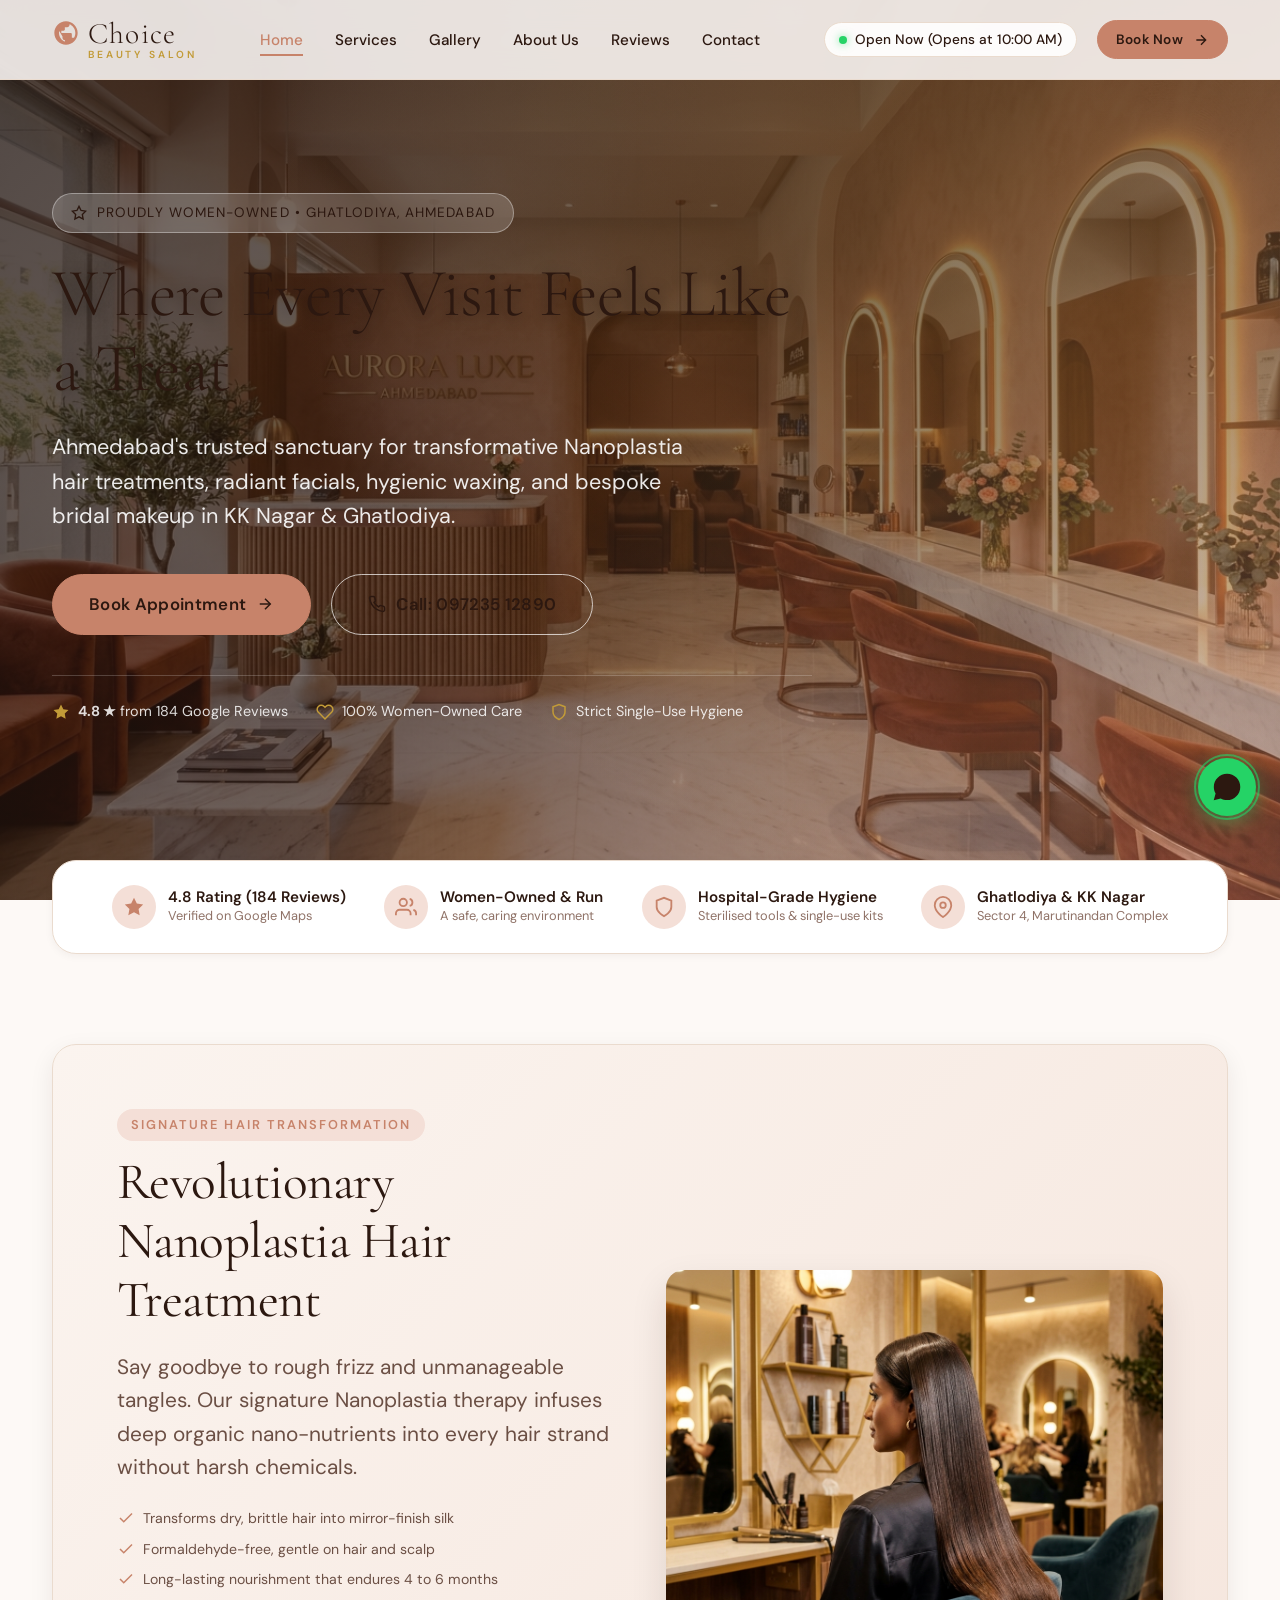
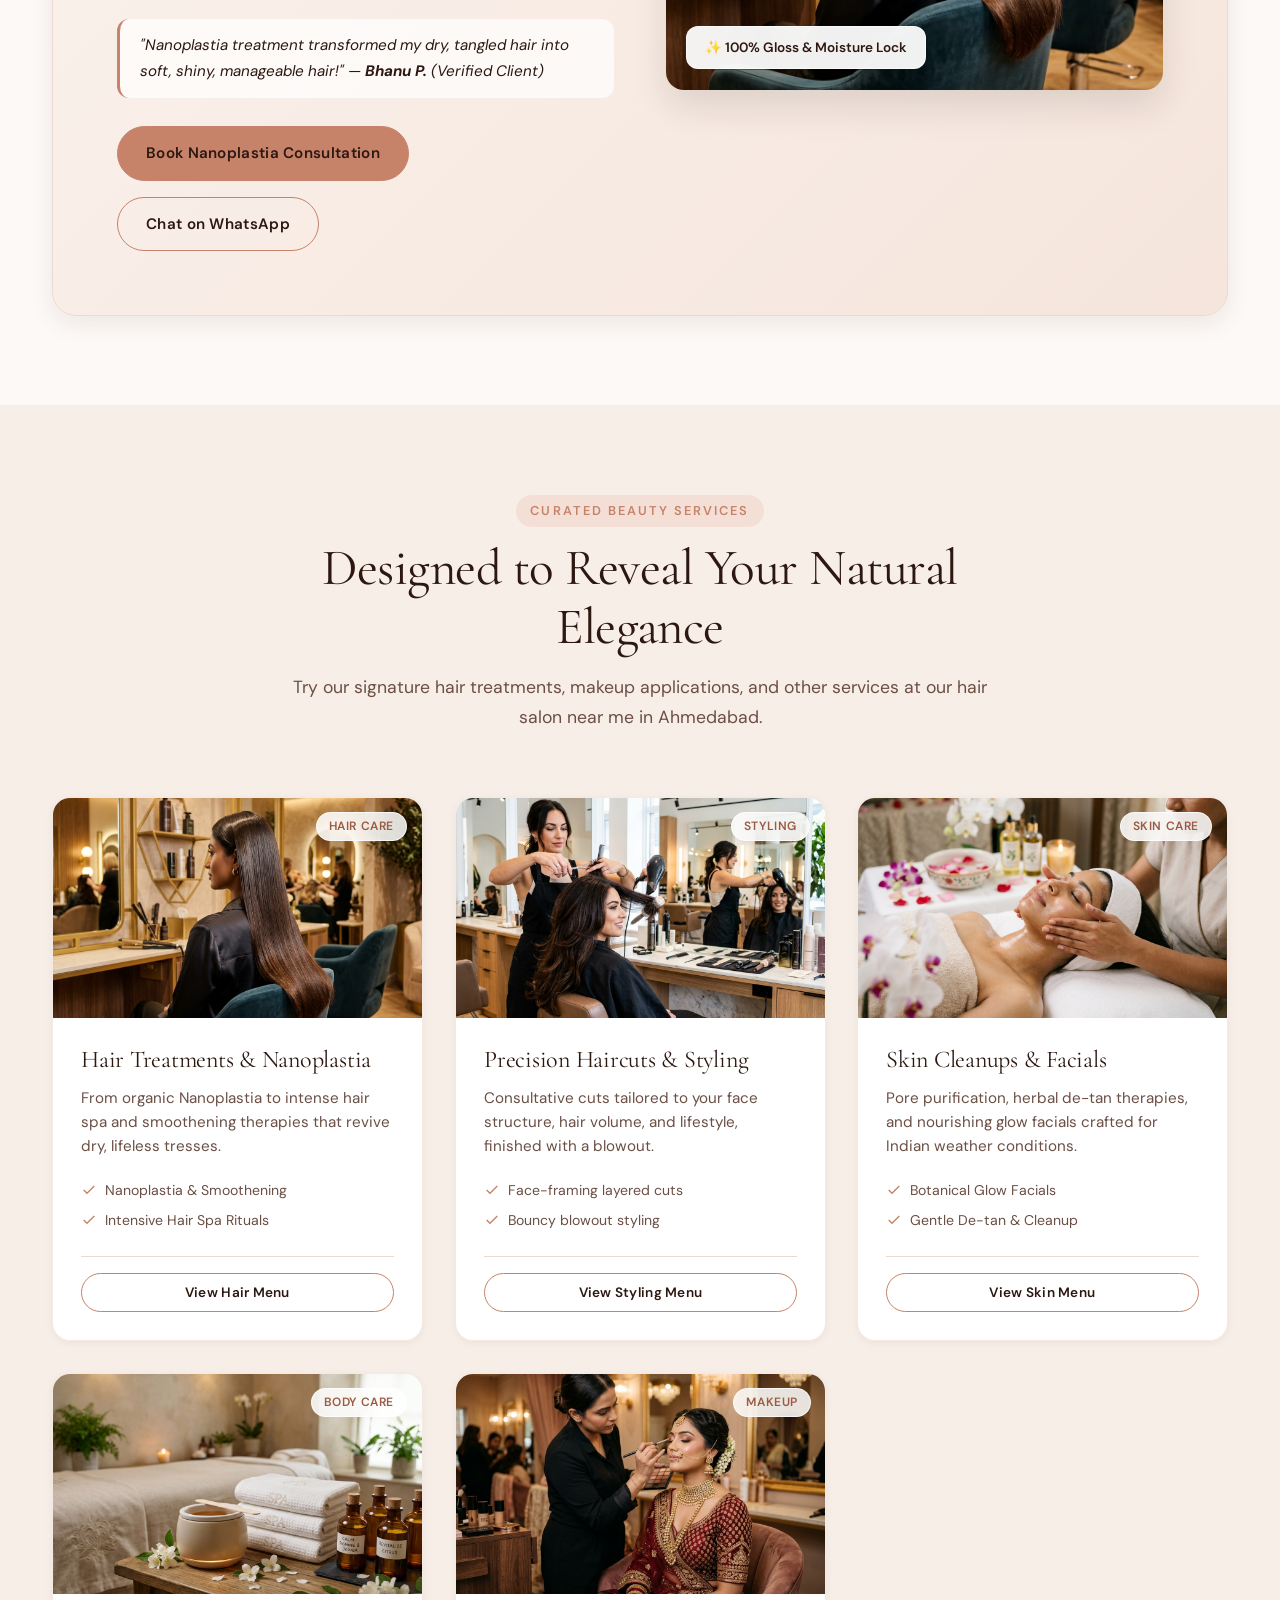
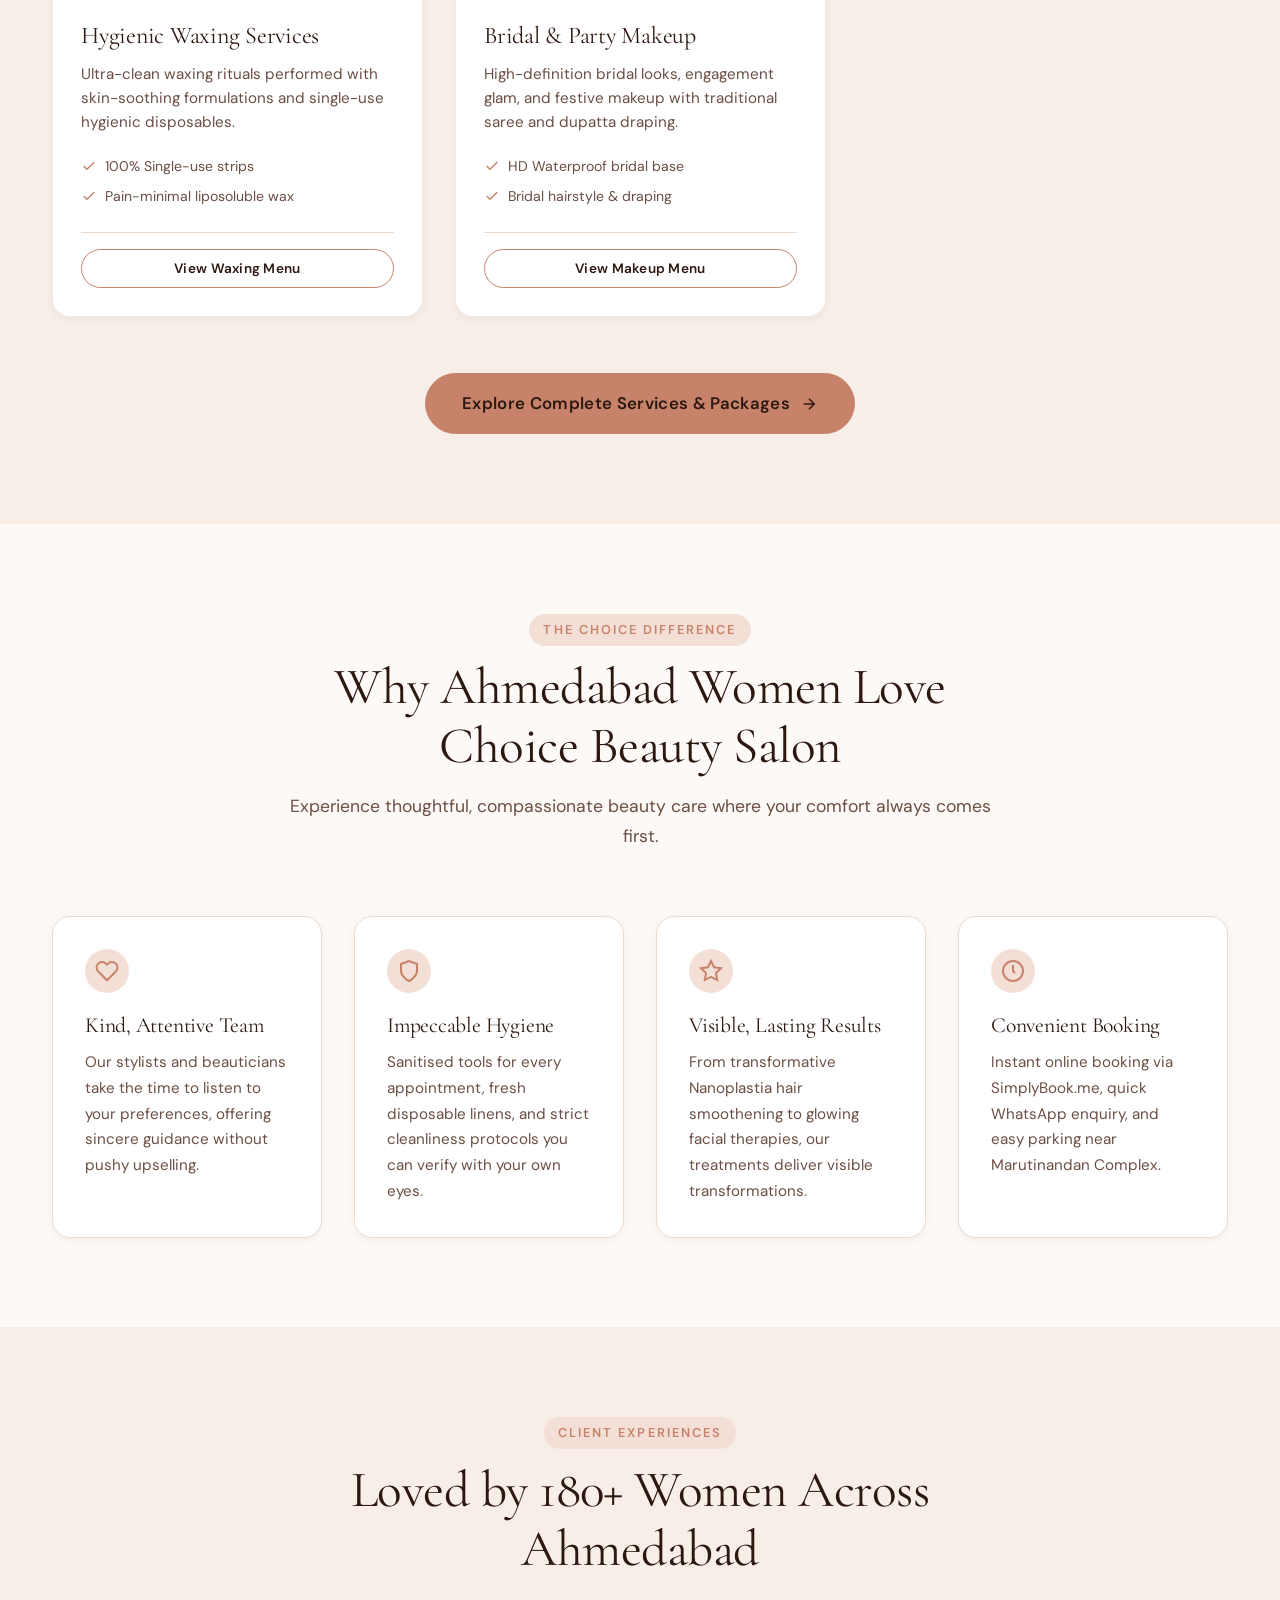
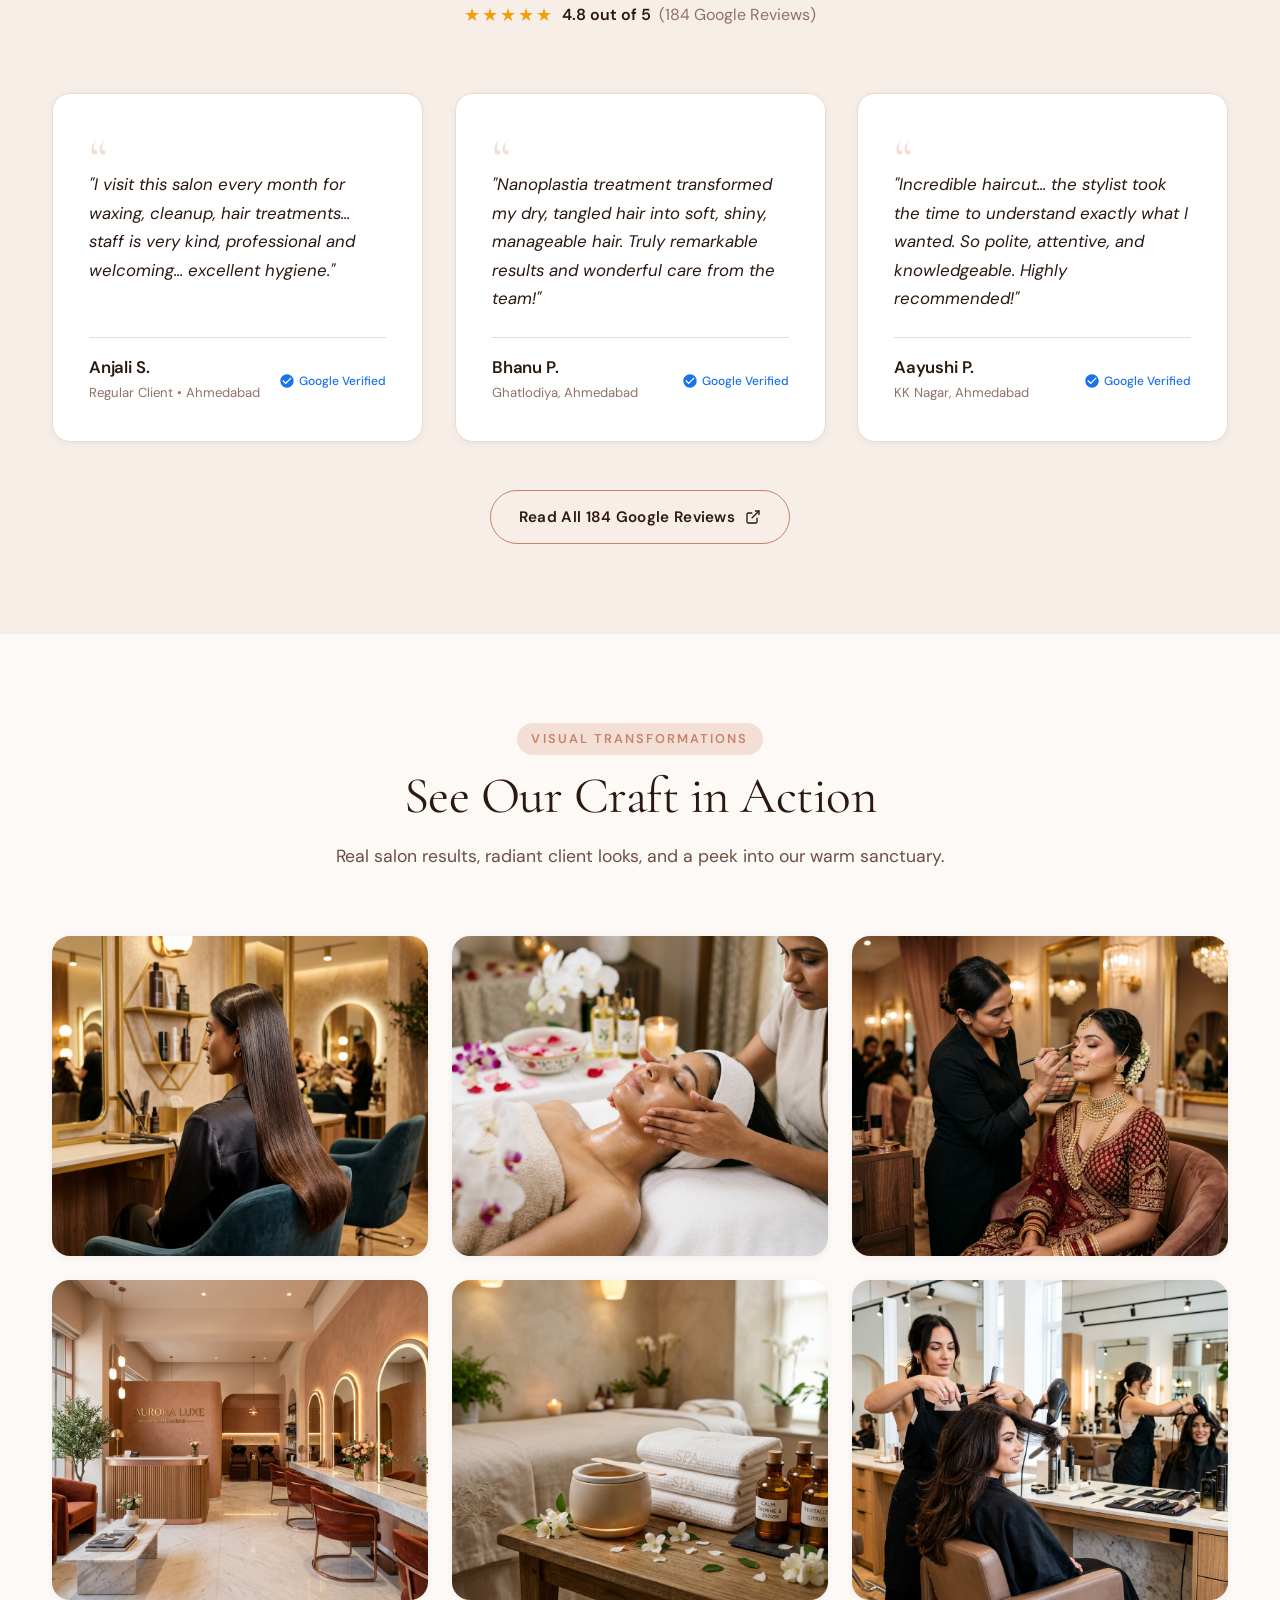
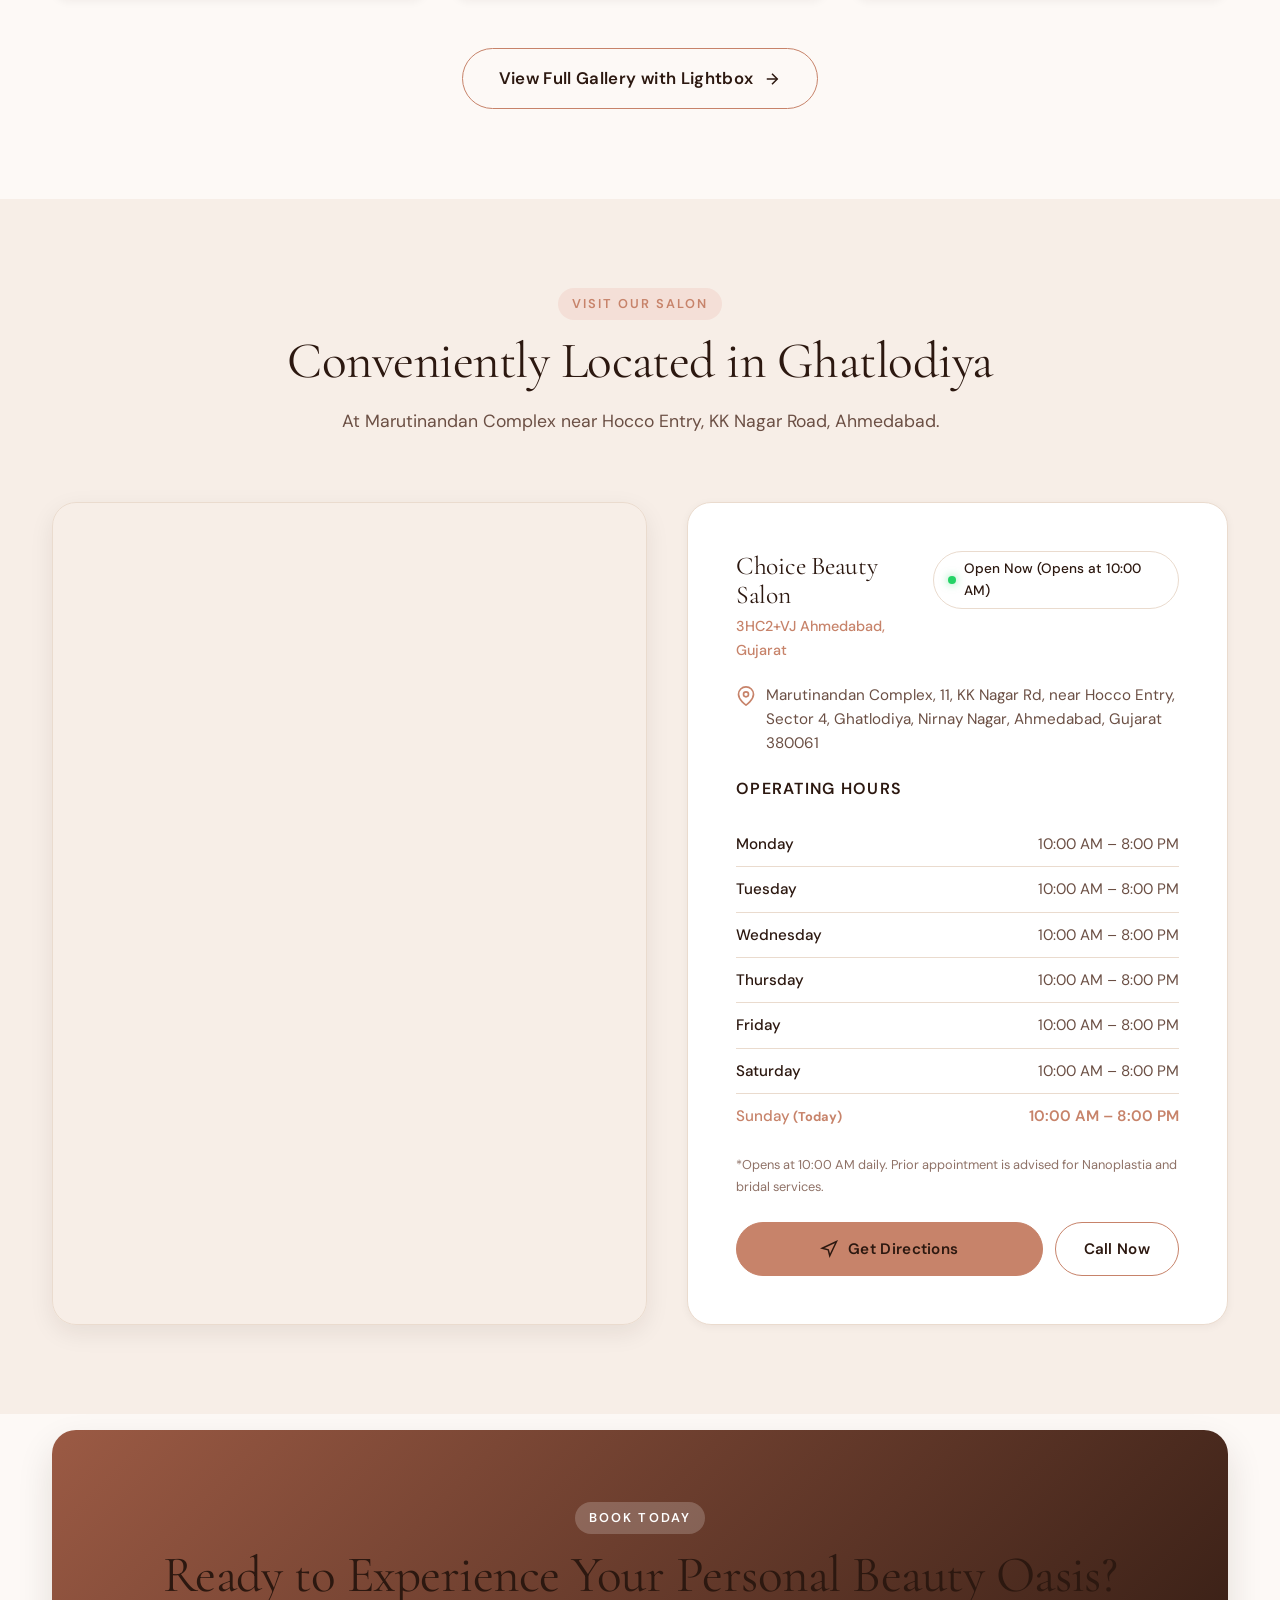
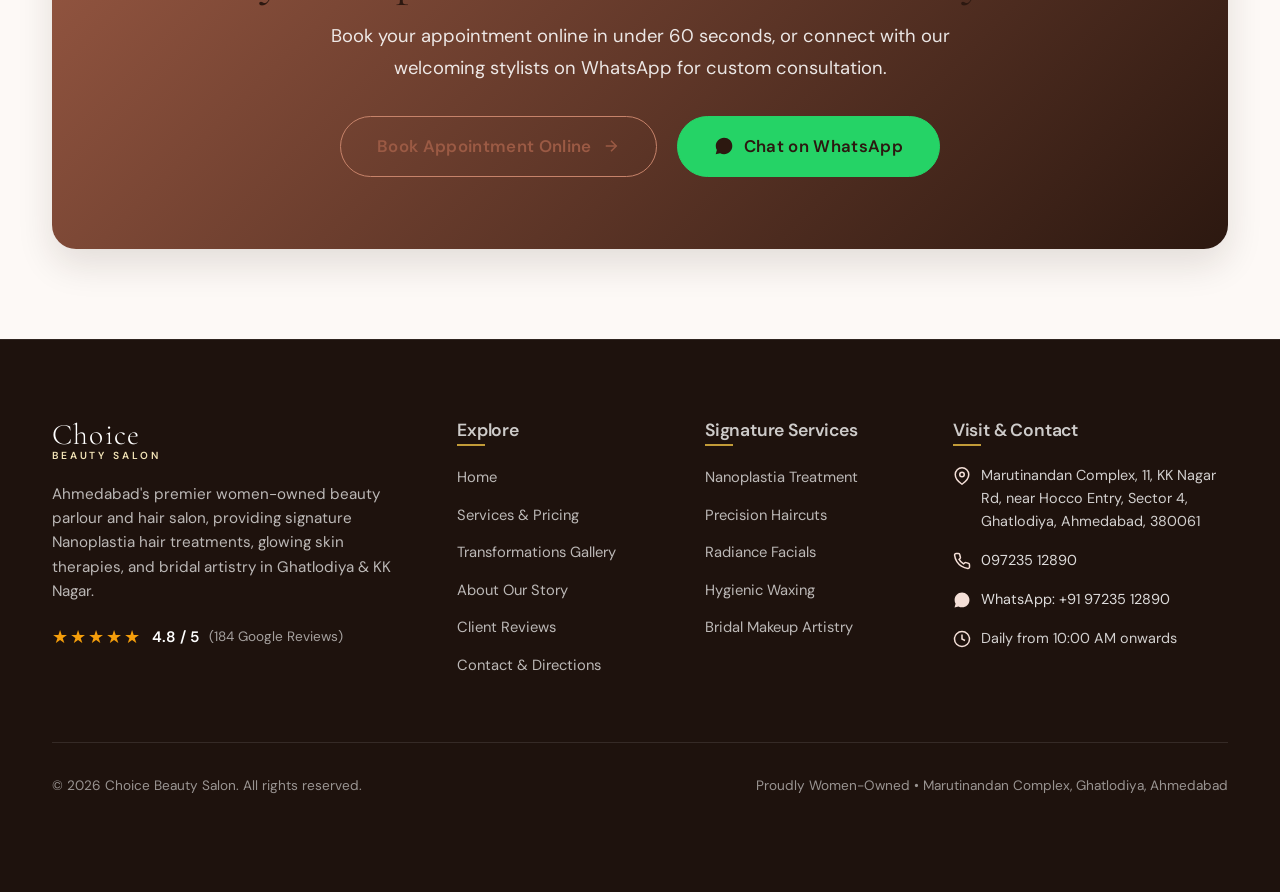
==== index.html @ 73de4b5d "Initial commit: Choice Beauty Salon website with video hero background and complete page suite" ====
<!DOCTYPE html>
<html lang="en">
<head>
  <meta charset="UTF-8">
  <meta name="viewport" content="width=device-width, initial-scale=1.0">
  <title>Choice Beauty Salon — Hair & Beauty Parlour in Ghatlodiya, KK Nagar, Ahmedabad</title>
  <meta name="description" content="Ahmedabad's premier women-owned beauty parlour in Ghatlodiya, KK Nagar. Signature Nanoplastia hair treatments, glowing facials, waxing, bridal makeup & hair spa. Rated 4.8★ on Google. Book online today!">
  <link rel="canonical" href="https://choicebeautysalon.in/">

  <!-- Open Graph / Facebook -->
  <meta property="og:type" content="website">
  <meta property="og:url" content="https://choicebeautysalon.in/">
  <meta property="og:title" content="Choice Beauty Salon — Premier Beauty Parlour & Hair Salon in Ahmedabad">
  <meta property="og:description" content="Transformative hair treatments, Nanoplastia, facials, waxing, and bridal glam in Ghatlodiya, Ahmedabad. Rated 4.8★ from 184 Google reviews.">
  <meta property="og:image" content="https://choicebeautysalon.in/images/services/hair-treatments.jpg">

  <!-- Twitter -->
  <meta property="twitter:card" content="summary_large_image">
  <meta property="twitter:title" content="Choice Beauty Salon Ahmedabad">
  <meta property="twitter:description" content="Try our signature hair treatments, makeup applications, and other services at our hair salon in Ahmedabad.">
  <meta property="twitter:image" content="https://choicebeautysalon.in/images/services/hair-treatments.jpg">

  <!-- Google Fonts: Cormorant Garamond & DM Sans -->
  <link rel="preconnect" href="https://fonts.googleapis.com">
  <link rel="preconnect" href="https://fonts.gstatic.com" crossorigin>
  <link href="https://fonts.googleapis.com/css2?family=Cormorant+Garamond:ital,wght@0,300;0,400;0,600;1,400&family=DM+Sans:ital,wght@0,400;0,500;0,600;0,700;1,400&display=swap" rel="stylesheet">

  <!-- Stylesheets -->
  <link rel="stylesheet" href="css/variables.css">
  <link rel="stylesheet" href="css/base.css">
  <link rel="stylesheet" href="css/components.css">
  <link rel="stylesheet" href="css/layout.css">
  <link rel="stylesheet" href="css/animations.css">

  <!-- Schema.org LocalBusiness JSON-LD -->
  <script type="application/ld+json">
  {
    "@context": "https://schema.org",
    "@type": ["HairSalon", "BeautySalon"],
    "name": "Choice Beauty Salon",
    "image": "https://choicebeautysalon.in/images/services/hair-treatments.jpg",
    "url": "https://choicebeautysalon.in/",
    "telephone": "+91-97235-12890",
    "priceRange": "₹₹",
    "address": {
      "@type": "PostalAddress",
      "streetAddress": "Marutinandan Complex, 11, KK Nagar Rd, near Hocco Entry, Sector 4",
      "addressLocality": "Ghatlodiya, Nirnay Nagar",
      "addressRegion": "Gujarat",
      "postalCode": "380061",
      "addressCountry": "IN"
    },
    "geo": {
      "@type": "GeoCoordinates",
      "latitude": "23.0825",
      "longitude": "72.5319"
    },
    "openingHoursSpecification": [
      {
        "@type": "OpeningHoursSpecification",
        "dayOfWeek": ["Monday","Tuesday","Wednesday","Thursday","Friday","Saturday","Sunday"],
        "opens": "10:00",
        "closes": "20:00"
      }
    ],
    "aggregateRating": {
      "@type": "AggregateRating",
      "ratingValue": "4.8",
      "reviewCount": "184"
    },
    "hasMap": "https://maps.app.goo.gl/6WDFSV6VFLX1EU9y9",
    "sameAs": [
      "https://maps.app.goo.gl/6WDFSV6VFLX1EU9y9"
    ]
  }
  </script>
</head>
<body>

  <!-- Accessible Skip Link -->
  <a href="#main-content" class="skip-link">Skip to main content</a>

  <!-- ========================================================================
       STICKY HEADER
       ======================================================================== -->
  <header class="site-header" id="site-header">
    <div class="container header-container">
      
      <!-- Typographic Brand Wordmark -->
      <a href="index.html" class="brand-wordmark" aria-label="Choice Beauty Salon Home">
        <div class="brand-wordmark-row">
          <svg class="brand-icon-symbol" viewBox="0 0 24 24">
            <path d="M12 2C6.48 2 2 6.48 2 12s4.48 10 10 10 10-4.48 10-10S17.52 2 12 2zm1 17.93c-3.95-.49-7-3.85-7-7.93 0-.62.08-1.21.21-1.79L9 15v1c0 1.1.9 2 2 2v1.93zm6.9-2.54c-.26-.81-1-1.39-1.9-1.39h-1v-3c0-.55-.45-1-1-1H8v-2h2c.55 0 1-.45 1-1V7h2c1.1 0 2-.9 2-2v-.41c2.93 1.19 5 4.06 5 7.41 0 2.08-.8 3.97-2.1 5.4z"/>
          </svg>
          <span class="brand-title">Choice</span>
        </div>
        <span class="brand-subtitle">Beauty Salon</span>
      </a>

      <!-- Desktop Navigation -->
      <nav class="main-nav" aria-label="Main Navigation">
        <ul class="nav-links">
          <li><a href="index.html" class="nav-link active">Home</a></li>
          <li><a href="services.html" class="nav-link">Services</a></li>
          <li><a href="gallery.html" class="nav-link">Gallery</a></li>
          <li><a href="about.html" class="nav-link">About Us</a></li>
          <li><a href="reviews.html" class="nav-link">Reviews</a></li>
          <li><a href="contact.html" class="nav-link">Contact</a></li>
        </ul>
      </nav>

      <!-- Header CTAs & Hours Status -->
      <div class="header-actions">
        <div class="hours-status-badge" title="Live status based on IST business hours">
          <span class="status-dot open"></span>
          <span class="status-text">Opens 10 AM</span>
        </div>

        <a href="https://r.postserver.simplybook.me" target="_blank" rel="noopener noreferrer" class="btn btn-primary btn-sm header-cta-btn btn-booking">
          <span>Book Now</span>
          <svg width="16" height="16" viewBox="0 0 24 24" fill="none" stroke="currentColor" stroke-width="2">
            <path d="M5 12h14M12 5l7 7-7 7"/>
          </svg>
        </a>

        <!-- Mobile Menu Toggle Button -->
        <button class="menu-toggle" id="menu-toggle-btn" aria-label="Open mobile menu" aria-expanded="false">
          <svg viewBox="0 0 24 24" fill="none" stroke="currentColor" stroke-width="2">
            <line x1="3" y1="12" x2="21" y2="12"></line>
            <line x1="3" y1="6" x2="21" y2="6"></line>
            <line x1="3" y1="18" x2="21" y2="18"></line>
          </svg>
        </button>
      </div>

    </div>
  </header>

  <!-- Mobile Drawer Menu -->
  <div class="drawer-backdrop" id="drawer-backdrop"></div>
  <aside class="mobile-nav-drawer" id="mobile-nav-drawer" aria-label="Mobile navigation drawer">
    <div class="drawer-header">
      <div class="brand-wordmark">
        <span class="brand-title">Choice</span>
        <span class="brand-subtitle">Beauty Salon</span>
      </div>
      <button class="drawer-close" aria-label="Close mobile menu">
        <svg width="24" height="24" viewBox="0 0 24 24" fill="none" stroke="currentColor" stroke-width="2">
          <line x1="18" y1="6" x2="6" y2="18"></line>
          <line x1="6" y1="6" x2="18" y2="18"></line>
        </svg>
      </button>
    </div>
    <ul class="drawer-links">
      <li><a href="index.html" class="drawer-link active">Home</a></li>
      <li><a href="services.html" class="drawer-link">Services & Treatments</a></li>
      <li><a href="gallery.html" class="drawer-link">Before & After Gallery</a></li>
      <li><a href="about.html" class="drawer-link">About Our Salon</a></li>
      <li><a href="reviews.html" class="drawer-link">Client Reviews (4.8★)</a></li>
      <li><a href="contact.html" class="drawer-link">Location & Contact</a></li>
    </ul>
    <div style="margin-top: auto; display: flex; flex-direction: column; gap: 12px;">
      <a href="https://r.postserver.simplybook.me" target="_blank" rel="noopener noreferrer" class="btn btn-primary btn-booking" style="width: 100%;">Book Appointment</a>
      <a href="tel:+919723512890" class="btn btn-secondary" style="width: 100%;">Call: 097235 12890</a>
    </div>
  </aside>

  <!-- ========================================================================
       HERO SECTION WITH VIDEO BACKGROUND (shop-bg-03.mp4)
       ======================================================================== -->
  <main id="main-content">
    <section class="hero-section" aria-label="Welcome to Choice Beauty Salon">
      
      <!-- Video Background Container -->
      <div class="hero-video-wrap">
        <video class="hero-video" autoplay muted loop playsinline poster="images/hero/hero-fallback.jpg">
          <source src="shop-bg-03.mp4" type="video/mp4">
          <!-- Fallback image if video cannot play -->
          <img src="images/hero/hero-fallback.jpg" alt="Choice Beauty Salon Atmosphere">
        </video>
        <div class="hero-overlay"></div>
      </div>

      <!-- Hero Main Content -->
      <div class="container" style="position: relative; z-index: 5;">
        <div class="hero-content">
          
          <div class="hero-badge reveal">
            <svg width="16" height="16" viewBox="0 0 24 24" fill="none" stroke="currentColor" stroke-width="2">
              <path d="M12 2l3.09 6.26L22 9.27l-5 4.87 1.18 6.88L12 17.77l-6.18 3.25L7 14.14 2 9.27l6.91-1.01L12 2z"></path>
            </svg>
            <span>Proudly Women-Owned • Ghatlodiya, Ahmedabad</span>
          </div>

          <h1 class="hero-title reveal delay-100">Where Every Visit Feels Like a Treat</h1>
          
          <p class="hero-subtitle reveal delay-200">
            Ahmedabad's trusted sanctuary for transformative Nanoplastia hair treatments, radiant facials, hygienic waxing, and bespoke bridal makeup in KK Nagar & Ghatlodiya.
          </p>

          <div class="hero-cta-group reveal delay-300">
            <a href="https://r.postserver.simplybook.me" target="_blank" rel="noopener noreferrer" class="btn btn-primary btn-lg btn-booking">
              <span>Book Appointment</span>
              <svg width="18" height="18" viewBox="0 0 24 24" fill="none" stroke="currentColor" stroke-width="2">
                <line x1="5" y1="12" x2="19" y2="12"></line>
                <polyline points="12 5 19 12 12 19"></polyline>
              </svg>
            </a>
            
            <a href="tel:+919723512890" class="btn btn-outline-white btn-lg">
              <svg width="18" height="18" viewBox="0 0 24 24" fill="none" stroke="currentColor" stroke-width="2">
                <path d="M22 16.92v3a2 2 0 0 1-2.18 2 19.79 19.79 0 0 1-8.63-3.07 19.5 19.5 0 0 1-6-6 19.79 19.79 0 0 1-3.07-8.67A2 2 0 0 1 4.11 2h3a2 2 0 0 1 2 1.72 12.84 12.84 0 0 0 .7 2.81 2 2 0 0 1-.45 2.11L8.09 9.91a16 16 0 0 0 6 6l1.27-1.27a2 2 0 0 1 2.11-.45 12.84 12.84 0 0 0 2.81.7A2 2 0 0 1 22 16.92z"></path>
              </svg>
              <span>Call: 097235 12890</span>
            </a>
          </div>

          <!-- Highlight signals -->
          <div class="hero-trust-highlights reveal delay-400">
            <div class="hero-highlight-item">
              <svg width="18" height="18" viewBox="0 0 24 24" fill="currentColor">
                <polygon points="12 2 15.09 8.26 22 9.27 17 14.14 18.18 21.02 12 17.77 5.82 21.02 7 14.14 2 9.27 8.91 8.26 12 2"></polygon>
              </svg>
              <span><strong>4.8 ★</strong> from 184 Google Reviews</span>
            </div>
            <div class="hero-highlight-item">
              <svg width="18" height="18" viewBox="0 0 24 24" fill="none" stroke="currentColor" stroke-width="2">
                <path d="M20.84 4.61a5.5 5.5 0 0 0-7.78 0L12 5.67l-1.06-1.06a5.5 5.5 0 0 0-7.78 7.78l1.06 1.06L12 21.23l7.78-7.78 1.06-1.06a5.5 5.5 0 0 0 0-7.78z"></path>
              </svg>
              <span>100% Women-Owned Care</span>
            </div>
            <div class="hero-highlight-item">
              <svg width="18" height="18" viewBox="0 0 24 24" fill="none" stroke="currentColor" stroke-width="2">
                <path d="M12 22s8-4 8-10V5l-8-3-8 3v7c0 6 8 10 8 10z"></path>
              </svg>
              <span>Strict Single-Use Hygiene</span>
            </div>
          </div>

        </div>
      </div>
    </section>

    <!-- ========================================================================
         TRUST BAR
         ======================================================================== -->
    <div class="container">
      <div class="trust-bar reveal">
        
        <a href="https://maps.app.goo.gl/6WDFSV6VFLX1EU9y9" target="_blank" rel="noopener noreferrer" class="trust-item" style="text-decoration: none;">
          <div class="trust-icon-box">
            <svg width="22" height="22" viewBox="0 0 24 24" fill="currentColor">
              <polygon points="12 2 15.09 8.26 22 9.27 17 14.14 18.18 21.02 12 17.77 5.82 21.02 7 14.14 2 9.27 8.91 8.26 12 2"></polygon>
            </svg>
          </div>
          <div>
            <div class="trust-item-title">4.8 Rating (184 Reviews)</div>
            <div class="trust-item-subtitle">Verified on Google Maps</div>
          </div>
        </a>

        <div class="trust-item">
          <div class="trust-icon-box">
            <svg width="22" height="22" viewBox="0 0 24 24" fill="none" stroke="currentColor" stroke-width="2">
              <path d="M17 21v-2a4 4 0 0 0-4-4H5a4 4 0 0 0-4 4v2"></path>
              <circle cx="9" cy="7" r="4"></circle>
              <path d="M23 21v-2a4 4 0 0 0-3-3.87"></path>
              <path d="M16 3.13a4 4 0 0 1 0 7.75"></path>
            </svg>
          </div>
          <div>
            <div class="trust-item-title">Women-Owned & Run</div>
            <div class="trust-item-subtitle">A safe, caring environment</div>
          </div>
        </div>

        <div class="trust-item">
          <div class="trust-icon-box">
            <svg width="22" height="22" viewBox="0 0 24 24" fill="none" stroke="currentColor" stroke-width="2">
              <path d="M12 22s8-4 8-10V5l-8-3-8 3v7c0 6 8 10 8 10z"></path>
            </svg>
          </div>
          <div>
            <div class="trust-item-title">Hospital-Grade Hygiene</div>
            <div class="trust-item-subtitle">Sterilised tools & single-use kits</div>
          </div>
        </div>

        <div class="trust-item">
          <div class="trust-icon-box">
            <svg width="22" height="22" viewBox="0 0 24 24" fill="none" stroke="currentColor" stroke-width="2">
              <path d="M21 10c0 7-9 13-9 13s-9-6-9-13a9 9 0 0 1 18 0z"></path>
              <circle cx="12" cy="10" r="3"></circle>
            </svg>
          </div>
          <div>
            <div class="trust-item-title">Ghatlodiya & KK Nagar</div>
            <div class="trust-item-subtitle">Sector 4, Marutinandan Complex</div>
          </div>
        </div>

      </div>
    </div>

    <!-- ========================================================================
         SIGNATURE SPOTLIGHT: NANOPLASTIA HAIR TREATMENT
         ======================================================================== -->
    <section class="section" aria-labelledby="signature-heading">
      <div class="container">
        
        <div class="signature-spotlight reveal">
          <div class="signature-content">
            <span class="section-tag">Signature Hair Transformation</span>
            <h2 id="signature-heading" style="margin-bottom: 1.25rem;">Revolutionary Nanoplastia Hair Treatment</h2>
            <p class="lead" style="margin-bottom: 1.5rem;">
              Say goodbye to rough frizz and unmanageable tangles. Our signature Nanoplastia therapy infuses deep organic nano-nutrients into every hair strand without harsh chemicals.
            </p>
            
            <ul class="service-benefits">
              <li class="service-benefit-item">
                <svg width="18" height="18" viewBox="0 0 24 24" fill="none" stroke="currentColor" stroke-width="2">
                  <polyline points="20 6 9 17 4 12"></polyline>
                </svg>
                <span>Transforms dry, brittle hair into mirror-finish silk</span>
              </li>
              <li class="service-benefit-item">
                <svg width="18" height="18" viewBox="0 0 24 24" fill="none" stroke="currentColor" stroke-width="2">
                  <polyline points="20 6 9 17 4 12"></polyline>
                </svg>
                <span>Formaldehyde-free, gentle on hair and scalp</span>
              </li>
              <li class="service-benefit-item">
                <svg width="18" height="18" viewBox="0 0 24 24" fill="none" stroke="currentColor" stroke-width="2">
                  <polyline points="20 6 9 17 4 12"></polyline>
                </svg>
                <span>Long-lasting nourishment that endures 4 to 6 months</span>
              </li>
            </ul>

            <div style="background: rgba(255,255,255,0.7); padding: 14px 20px; border-radius: var(--radius-md); border-left: 3px solid var(--color-primary); margin: 1.75rem 0;">
              <p style="font-size: 0.95rem; font-style: italic; margin: 0; color: var(--color-text-primary);">
                "Nanoplastia treatment transformed my dry, tangled hair into soft, shiny, manageable hair!" — <strong>Bhanu P.</strong> (Verified Client)
              </p>
            </div>

            <div style="display: flex; gap: 1rem; flex-wrap: wrap;">
              <a href="https://r.postserver.simplybook.me" target="_blank" rel="noopener noreferrer" class="btn btn-primary btn-booking">
                Book Nanoplastia Consultation
              </a>
              <a href="https://wa.me/919723512890?text=Hi%2C%20I%20would%20like%20to%20know%20more%20about%20the%20Nanoplastia%20treatment%20at%20Choice%20Beauty%20Salon" target="_blank" rel="noopener noreferrer" class="btn btn-secondary">
                Chat on WhatsApp
              </a>
            </div>
          </div>

          <div class="signature-img-box">
            <img src="images/services/hair-treatments.jpg" alt="Silky Nanoplastia Hair Treatment Result at Choice Beauty Salon Ahmedabad" loading="lazy">
            <div class="signature-floating-pill">
              ✨ 100% Gloss & Moisture Lock
            </div>
          </div>
        </div>

      </div>
    </section>

    <!-- ========================================================================
         FEATURED SERVICES SECTION
         ======================================================================== -->
    <section class="section section-alt" id="featured-services" aria-labelledby="services-heading">
      <div class="container">
        
        <div class="section-header reveal">
          <span class="section-tag">Curated Beauty Services</span>
          <h2 id="services-heading" class="section-title">Designed to Reveal Your Natural Elegance</h2>
          <p class="section-desc">
            Try our signature hair treatments, makeup applications, and other services at our hair salon near me in Ahmedabad.
          </p>
        </div>

        <div class="services-grid">
          
          <!-- Service 1: Hair Treatments -->
          <article class="service-card reveal">
            <div class="service-img-wrap">
              <img src="images/services/hair-treatments.jpg" alt="Hair treatments and Nanoplastia at Choice Beauty Salon" loading="lazy">
              <span class="service-badge">Hair Care</span>
            </div>
            <div class="service-body">
              <h3 class="service-title">Hair Treatments & Nanoplastia</h3>
              <p class="service-desc">
                From organic Nanoplastia to intense hair spa and smoothening therapies that revive dry, lifeless tresses.
              </p>
              <ul class="service-benefits">
                <li class="service-benefit-item">
                  <svg width="16" height="16" viewBox="0 0 24 24" fill="none" stroke="currentColor" stroke-width="2"><polyline points="20 6 9 17 4 12"></polyline></svg>
                  <span>Nanoplastia & Smoothening</span>
                </li>
                <li class="service-benefit-item">
                  <svg width="16" height="16" viewBox="0 0 24 24" fill="none" stroke="currentColor" stroke-width="2"><polyline points="20 6 9 17 4 12"></polyline></svg>
                  <span>Intensive Hair Spa Rituals</span>
                </li>
              </ul>
              <div class="service-footer">
                <a href="services.html#hair" class="btn btn-secondary btn-sm" style="width: 100%;">View Hair Menu</a>
              </div>
            </div>
          </article>

          <!-- Service 2: Haircut & Styling -->
          <article class="service-card reveal delay-100">
            <div class="service-img-wrap">
              <img src="images/gallery/precision-cut.jpg" alt="Precision haircut and styling at Choice Beauty Salon" loading="lazy">
              <span class="service-badge">Styling</span>
            </div>
            <div class="service-body">
              <h3 class="service-title">Precision Haircuts & Styling</h3>
              <p class="service-desc">
                Consultative cuts tailored to your face structure, hair volume, and lifestyle, finished with a blowout.
              </p>
              <ul class="service-benefits">
                <li class="service-benefit-item">
                  <svg width="16" height="16" viewBox="0 0 24 24" fill="none" stroke="currentColor" stroke-width="2"><polyline points="20 6 9 17 4 12"></polyline></svg>
                  <span>Face-framing layered cuts</span>
                </li>
                <li class="service-benefit-item">
                  <svg width="16" height="16" viewBox="0 0 24 24" fill="none" stroke="currentColor" stroke-width="2"><polyline points="20 6 9 17 4 12"></polyline></svg>
                  <span>Bouncy blowout styling</span>
                </li>
              </ul>
              <div class="service-footer">
                <a href="services.html#hair" class="btn btn-secondary btn-sm" style="width: 100%;">View Styling Menu</a>
              </div>
            </div>
          </article>

          <!-- Service 3: Skin & Facials -->
          <article class="service-card reveal delay-200">
            <div class="service-img-wrap">
              <img src="images/services/skin-facials.jpg" alt="Glowing facials and skin care cleanup at Choice Beauty Salon" loading="lazy">
              <span class="service-badge">Skin Care</span>
            </div>
            <div class="service-body">
              <h3 class="service-title">Skin Cleanups & Facials</h3>
              <p class="service-desc">
                Pore purification, herbal de-tan therapies, and nourishing glow facials crafted for Indian weather conditions.
              </p>
              <ul class="service-benefits">
                <li class="service-benefit-item">
                  <svg width="16" height="16" viewBox="0 0 24 24" fill="none" stroke="currentColor" stroke-width="2"><polyline points="20 6 9 17 4 12"></polyline></svg>
                  <span>Botanical Glow Facials</span>
                </li>
                <li class="service-benefit-item">
                  <svg width="16" height="16" viewBox="0 0 24 24" fill="none" stroke="currentColor" stroke-width="2"><polyline points="20 6 9 17 4 12"></polyline></svg>
                  <span>Gentle De-tan & Cleanup</span>
                </li>
              </ul>
              <div class="service-footer">
                <a href="services.html#skin" class="btn btn-secondary btn-sm" style="width: 100%;">View Skin Menu</a>
              </div>
            </div>
          </article>

          <!-- Service 4: Waxing & Spa -->
          <article class="service-card reveal delay-300">
            <div class="service-img-wrap">
              <img src="images/services/waxing-spa.jpg" alt="Hygienic waxing and body care at Choice Beauty Salon" loading="lazy">
              <span class="service-badge">Body Care</span>
            </div>
            <div class="service-body">
              <h3 class="service-title">Hygienic Waxing Services</h3>
              <p class="service-desc">
                Ultra-clean waxing rituals performed with skin-soothing formulations and single-use hygienic disposables.
              </p>
              <ul class="service-benefits">
                <li class="service-benefit-item">
                  <svg width="16" height="16" viewBox="0 0 24 24" fill="none" stroke="currentColor" stroke-width="2"><polyline points="20 6 9 17 4 12"></polyline></svg>
                  <span>100% Single-use strips</span>
                </li>
                <li class="service-benefit-item">
                  <svg width="16" height="16" viewBox="0 0 24 24" fill="none" stroke="currentColor" stroke-width="2"><polyline points="20 6 9 17 4 12"></polyline></svg>
                  <span>Pain-minimal liposoluble wax</span>
                </li>
              </ul>
              <div class="service-footer">
                <a href="services.html#waxing" class="btn btn-secondary btn-sm" style="width: 100%;">View Waxing Menu</a>
              </div>
            </div>
          </article>

          <!-- Service 5: Bridal & Makeup -->
          <article class="service-card reveal">
            <div class="service-img-wrap">
              <img src="images/services/bridal-makeup.jpg" alt="Bridal makeup and party glam at Choice Beauty Salon" loading="lazy">
              <span class="service-badge">Makeup</span>
            </div>
            <div class="service-body">
              <h3 class="service-title">Bridal & Party Makeup</h3>
              <p class="service-desc">
                High-definition bridal looks, engagement glam, and festive makeup with traditional saree and dupatta draping.
              </p>
              <ul class="service-benefits">
                <li class="service-benefit-item">
                  <svg width="16" height="16" viewBox="0 0 24 24" fill="none" stroke="currentColor" stroke-width="2"><polyline points="20 6 9 17 4 12"></polyline></svg>
                  <span>HD Waterproof bridal base</span>
                </li>
                <li class="service-benefit-item">
                  <svg width="16" height="16" viewBox="0 0 24 24" fill="none" stroke="currentColor" stroke-width="2"><polyline points="20 6 9 17 4 12"></polyline></svg>
                  <span>Bridal hairstyle & draping</span>
                </li>
              </ul>
              <div class="service-footer">
                <a href="services.html#makeup" class="btn btn-secondary btn-sm" style="width: 100%;">View Makeup Menu</a>
              </div>
            </div>
          </article>

        </div>

        <div style="text-align: center; margin-top: 3.5rem;">
          <a href="services.html" class="btn btn-primary btn-lg">
            <span>Explore Complete Services & Packages</span>
            <svg width="18" height="18" viewBox="0 0 24 24" fill="none" stroke="currentColor" stroke-width="2">
              <line x1="5" y1="12" x2="19" y2="12"></line>
              <polyline points="12 5 19 12 12 19"></polyline>
            </svg>
          </a>
        </div>

      </div>
    </section>

    <!-- ========================================================================
         WHY CHOOSE US / BRAND VALUE PILLARS
         ======================================================================== -->
    <section class="section" aria-labelledby="why-heading">
      <div class="container">
        
        <div class="section-header reveal">
          <span class="section-tag">The Choice Difference</span>
          <h2 id="why-heading" class="section-title">Why Ahmedabad Women Love Choice Beauty Salon</h2>
          <p class="section-desc">Experience thoughtful, compassionate beauty care where your comfort always comes first.</p>
        </div>

        <div style="display: grid; grid-template-columns: repeat(auto-fit, minmax(260px, 1fr)); gap: 2rem;">
          
          <div style="background: var(--color-surface-card); padding: 2rem; border-radius: var(--radius-lg); border: 1px solid var(--color-border); box-shadow: var(--shadow-sm);" class="reveal">
            <div class="trust-icon-box" style="margin-bottom: 1.25rem;">
              <svg width="24" height="24" viewBox="0 0 24 24" fill="none" stroke="currentColor" stroke-width="2">
                <path d="M20.84 4.61a5.5 5.5 0 0 0-7.78 0L12 5.67l-1.06-1.06a5.5 5.5 0 0 0-7.78 7.78l1.06 1.06L12 21.23l7.78-7.78 1.06-1.06a5.5 5.5 0 0 0 0-7.78z"></path>
              </svg>
            </div>
            <h3 style="font-size: 1.35rem; margin-bottom: 0.75rem;">Kind, Attentive Team</h3>
            <p style="font-size: 0.95rem;">
              Our stylists and beauticians take the time to listen to your preferences, offering sincere guidance without pushy upselling.
            </p>
          </div>

          <div style="background: var(--color-surface-card); padding: 2rem; border-radius: var(--radius-lg); border: 1px solid var(--color-border); box-shadow: var(--shadow-sm);" class="reveal delay-100">
            <div class="trust-icon-box" style="margin-bottom: 1.25rem;">
              <svg width="24" height="24" viewBox="0 0 24 24" fill="none" stroke="currentColor" stroke-width="2">
                <path d="M12 22s8-4 8-10V5l-8-3-8 3v7c0 6 8 10 8 10z"></path>
              </svg>
            </div>
            <h3 style="font-size: 1.35rem; margin-bottom: 0.75rem;">Impeccable Hygiene</h3>
            <p style="font-size: 0.95rem;">
              Sanitised tools for every appointment, fresh disposable linens, and strict cleanliness protocols you can verify with your own eyes.
            </p>
          </div>

          <div style="background: var(--color-surface-card); padding: 2rem; border-radius: var(--radius-lg); border: 1px solid var(--color-border); box-shadow: var(--shadow-sm);" class="reveal delay-200">
            <div class="trust-icon-box" style="margin-bottom: 1.25rem;">
              <svg width="24" height="24" viewBox="0 0 24 24" fill="none" stroke="currentColor" stroke-width="2">
                <polygon points="12 2 15.09 8.26 22 9.27 17 14.14 18.18 21.02 12 17.77 5.82 21.02 7 14.14 2 9.27 8.91 8.26 12 2"></polygon>
              </svg>
            </div>
            <h3 style="font-size: 1.35rem; margin-bottom: 0.75rem;">Visible, Lasting Results</h3>
            <p style="font-size: 0.95rem;">
              From transformative Nanoplastia hair smoothening to glowing facial therapies, our treatments deliver visible transformations.
            </p>
          </div>

          <div style="background: var(--color-surface-card); padding: 2rem; border-radius: var(--radius-lg); border: 1px solid var(--color-border); box-shadow: var(--shadow-sm);" class="reveal delay-300">
            <div class="trust-icon-box" style="margin-bottom: 1.25rem;">
              <svg width="24" height="24" viewBox="0 0 24 24" fill="none" stroke="currentColor" stroke-width="2">
                <circle cx="12" cy="12" r="10"></circle>
                <polyline points="12 6 12 12 14 14"></polyline>
              </svg>
            </div>
            <h3 style="font-size: 1.35rem; margin-bottom: 0.75rem;">Convenient Booking</h3>
            <p style="font-size: 0.95rem;">
              Instant online booking via SimplyBook.me, quick WhatsApp enquiry, and easy parking near Marutinandan Complex.
            </p>
          </div>

        </div>

      </div>
    </section>

    <!-- ========================================================================
         TESTIMONIALS SECTION (REAL GOOGLE REVIEWS)
         ======================================================================== -->
    <section class="section section-alt" id="testimonials" aria-labelledby="reviews-heading">
      <div class="container">
        
        <div class="section-header reveal">
          <span class="section-tag">Client Experiences</span>
          <h2 id="reviews-heading" class="section-title">Loved by 180+ Women Across Ahmedabad</h2>
          <div style="display: inline-flex; align-items: center; gap: 8px; margin-top: 6px;">
            <span class="stars">★★★★★</span>
            <span style="font-weight: 600; color: var(--color-text-primary);">4.8 out of 5</span>
            <span style="color: var(--color-text-muted);">(184 Google Reviews)</span>
          </div>
        </div>

        <div class="testimonials-grid">
          
          <!-- Review 1: Anjali S. -->
          <article class="testimonial-card reveal">
            <div class="quote-icon">“</div>
            <p class="testimonial-text">
              "I visit this salon every month for waxing, cleanup, hair treatments... staff is very kind, professional and welcoming... excellent hygiene."
            </p>
            <div class="testimonial-author">
              <div class="author-info">
                <h4>Anjali S.</h4>
                <span>Regular Client • Ahmedabad</span>
              </div>
              <div class="google-verified-badge">
                <svg width="16" height="16" viewBox="0 0 24 24" fill="#1A73E8">
                  <path d="M12 2C6.48 2 2 6.48 2 12s4.48 10 10 10 10-4.48 10-10S17.52 2 12 2zm-2 15l-5-5 1.41-1.41L10 14.17l7.59-7.59L19 8l-9 9z"/>
                </svg>
                <span>Google Verified</span>
              </div>
            </div>
          </article>

          <!-- Review 2: Bhanu P. -->
          <article class="testimonial-card reveal delay-100">
            <div class="quote-icon">“</div>
            <p class="testimonial-text">
              "Nanoplastia treatment transformed my dry, tangled hair into soft, shiny, manageable hair. Truly remarkable results and wonderful care from the team!"
            </p>
            <div class="testimonial-author">
              <div class="author-info">
                <h4>Bhanu P.</h4>
                <span>Ghatlodiya, Ahmedabad</span>
              </div>
              <div class="google-verified-badge">
                <svg width="16" height="16" viewBox="0 0 24 24" fill="#1A73E8">
                  <path d="M12 2C6.48 2 2 6.48 2 12s4.48 10 10 10 10-4.48 10-10S17.52 2 12 2zm-2 15l-5-5 1.41-1.41L10 14.17l7.59-7.59L19 8l-9 9z"/>
                </svg>
                <span>Google Verified</span>
              </div>
            </div>
          </article>

          <!-- Review 3: Aayushi P. -->
          <article class="testimonial-card reveal delay-200">
            <div class="quote-icon">“</div>
            <p class="testimonial-text">
              "Incredible haircut... the stylist took the time to understand exactly what I wanted. So polite, attentive, and knowledgeable. Highly recommended!"
            </p>
            <div class="testimonial-author">
              <div class="author-info">
                <h4>Aayushi P.</h4>
                <span>KK Nagar, Ahmedabad</span>
              </div>
              <div class="google-verified-badge">
                <svg width="16" height="16" viewBox="0 0 24 24" fill="#1A73E8">
                  <path d="M12 2C6.48 2 2 6.48 2 12s4.48 10 10 10 10-4.48 10-10S17.52 2 12 2zm-2 15l-5-5 1.41-1.41L10 14.17l7.59-7.59L19 8l-9 9z"/>
                </svg>
                <span>Google Verified</span>
              </div>
            </div>
          </article>

        </div>

        <div style="text-align: center; margin-top: 3rem;">
          <a href="https://maps.app.goo.gl/6WDFSV6VFLX1EU9y9" target="_blank" rel="noopener noreferrer" class="btn btn-secondary">
            <span>Read All 184 Google Reviews</span>
            <svg width="16" height="16" viewBox="0 0 24 24" fill="none" stroke="currentColor" stroke-width="2">
              <path d="M18 13v6a2 2 0 0 1-2 2H5a2 2 0 0 1-2-2V8a2 2 0 0 1 2-2h6"></path>
              <polyline points="15 3 21 3 21 9"></polyline>
              <line x1="10" y1="14" x2="21" y2="3"></line>
            </svg>
          </a>
        </div>

      </div>
    </section>

    <!-- ========================================================================
         GALLERY PREVIEW SECTION
         ======================================================================== -->
    <section class="section" id="gallery-preview" aria-labelledby="gallery-heading">
      <div class="container">
        
        <div class="section-header reveal">
          <span class="section-tag">Visual Transformations</span>
          <h2 id="gallery-heading" class="section-title">See Our Craft in Action</h2>
          <p class="section-desc">Real salon results, radiant client looks, and a peek into our warm sanctuary.</p>
        </div>

        <div class="gallery-grid">
          
          <div class="gallery-item reveal" data-category="hair">
            <img src="images/gallery/nanoplastia-results.jpg" alt="Nanoplastia Glass Hair Transformation at Choice Beauty Salon" loading="lazy">
            <div class="gallery-overlay">
              <h3 class="gallery-title">Nanoplastia Glass Hair</h3>
              <p class="gallery-subtitle">Silky, frizz-free mirror finish</p>
            </div>
          </div>

          <div class="gallery-item reveal delay-100" data-category="skin">
            <img src="images/gallery/facial-glow.jpg" alt="Herbal Facial Glow Treatment at Choice Beauty Salon Ahmedabad" loading="lazy">
            <div class="gallery-overlay">
              <h3 class="gallery-title">Radiant Facial Glow</h3>
              <p class="gallery-subtitle">Deep cleansing & botanical hydration</p>
            </div>
          </div>

          <div class="gallery-item reveal delay-200" data-category="makeup">
            <img src="images/gallery/bridal-glam.jpg" alt="Royal Bridal Makeup Artistry at Choice Beauty Salon" loading="lazy">
            <div class="gallery-overlay">
              <h3 class="gallery-title">Bridal Glamour Look</h3>
              <p class="gallery-subtitle">Traditional styling & waterproof HD finish</p>
            </div>
          </div>

          <div class="gallery-item reveal" data-category="interior">
            <img src="images/gallery/salon-ambiance.jpg" alt="Choice Beauty Salon Interior Ambience Ghatlodiya" loading="lazy">
            <div class="gallery-overlay">
              <h3 class="gallery-title">Salon Sanctuary Interior</h3>
              <p class="gallery-subtitle">Warm rose gold ambiance & comfort</p>
            </div>
          </div>

          <div class="gallery-item reveal delay-100" data-category="waxing">
            <img src="images/gallery/spa-hygiene.jpg" alt="Hygienic Waxing & Spa Care Lounge" loading="lazy">
            <div class="gallery-overlay">
              <h3 class="gallery-title">Gentle Spa Wellness</h3>
              <p class="gallery-subtitle">Single-use hygienic protocols</p>
            </div>
          </div>

          <div class="gallery-item reveal delay-200" data-category="hair">
            <img src="images/gallery/precision-cut.jpg" alt="Precision Layered Haircut Styling Ahmedabad" loading="lazy">
            <div class="gallery-overlay">
              <h3 class="gallery-title">Precision Layered Cut</h3>
              <p class="gallery-subtitle">Bouncy volume & custom shaping</p>
            </div>
          </div>

        </div>

        <div style="text-align: center; margin-top: 3rem;">
          <a href="gallery.html" class="btn btn-secondary btn-lg">
            <span>View Full Gallery with Lightbox</span>
            <svg width="18" height="18" viewBox="0 0 24 24" fill="none" stroke="currentColor" stroke-width="2">
              <line x1="5" y1="12" x2="19" y2="12"></line>
              <polyline points="12 5 19 12 12 19"></polyline>
            </svg>
          </a>
        </div>

      </div>
    </section>

    <!-- ========================================================================
         LOCATION & HOURS SECTION
         ======================================================================== -->
    <section class="section section-alt" id="location-hours" aria-labelledby="location-heading">
      <div class="container">
        
        <div class="section-header reveal">
          <span class="section-tag">Visit Our Salon</span>
          <h2 id="location-heading" class="section-title">Conveniently Located in Ghatlodiya</h2>
          <p class="section-desc">At Marutinandan Complex near Hocco Entry, KK Nagar Road, Ahmedabad.</p>
        </div>

        <div class="location-grid">
          
          <!-- Interactive Google Maps Embed -->
          <div class="map-wrapper reveal">
            <iframe 
              src="https://maps.google.com/maps?q=Marutinandan+Complex+KK+Nagar+Rd+Ghatlodiya+Ahmedabad&t=&z=15&ie=UTF8&iwloc=&output=embed" 
              loading="lazy" 
              referrerpolicy="no-referrer-when-downgrade"
              title="Choice Beauty Salon location on Google Maps">
            </iframe>
          </div>

          <!-- Salon Location & Hours Details -->
          <div class="location-info-card reveal delay-100">
            <div>
              <div style="display: flex; justify-content: space-between; align-items: flex-start; margin-bottom: 1.25rem;">
                <div>
                  <h3 style="font-size: 1.6rem; margin-bottom: 4px;">Choice Beauty Salon</h3>
                  <p style="font-size: 0.9rem; color: var(--color-primary); font-weight: 500;">
                    3HC2+VJ Ahmedabad, Gujarat
                  </p>
                </div>
                <div class="hours-status-badge">
                  <span class="status-dot open"></span>
                  <span class="status-text">Opens 10 AM</span>
                </div>
              </div>

              <div style="display: flex; align-items: flex-start; gap: 10px; margin-bottom: 1.25rem; font-size: 0.95rem; color: var(--color-text-secondary);">
                <svg width="20" height="20" viewBox="0 0 24 24" fill="none" stroke="currentColor" stroke-width="2" style="color: var(--color-primary); flex-shrink: 0; margin-top: 3px;">
                  <path d="M21 10c0 7-9 13-9 13s-9-6-9-13a9 9 0 0 1 18 0z"></path>
                  <circle cx="12" cy="10" r="3"></circle>
                </svg>
                <span>Marutinandan Complex, 11, KK Nagar Rd, near Hocco Entry, Sector 4, Ghatlodiya, Nirnay Nagar, Ahmedabad, Gujarat 380061</span>
              </div>

              <!-- Weekly Hours Table with Dynamic Live Highlight -->
              <h4 style="font-size: 1rem; text-transform: uppercase; letter-spacing: 0.08em; color: var(--color-text-primary); margin-top: 1.5rem;">Operating Hours</h4>
              <table class="hours-table">
                <tbody>
                  <tr data-day="1">
                    <td class="day-name">Monday</td>
                    <td class="day-hours">10:00 AM – 8:00 PM</td>
                  </tr>
                  <tr data-day="2">
                    <td class="day-name">Tuesday</td>
                    <td class="day-hours">10:00 AM – 8:00 PM</td>
                  </tr>
                  <tr data-day="3">
                    <td class="day-name">Wednesday</td>
                    <td class="day-hours">10:00 AM – 8:00 PM</td>
                  </tr>
                  <tr data-day="4">
                    <td class="day-name">Thursday</td>
                    <td class="day-hours">10:00 AM – 8:00 PM</td>
                  </tr>
                  <tr data-day="5">
                    <td class="day-name">Friday</td>
                    <td class="day-hours">10:00 AM – 8:00 PM</td>
                  </tr>
                  <tr data-day="6">
                    <td class="day-name">Saturday</td>
                    <td class="day-hours">10:00 AM – 8:00 PM</td>
                  </tr>
                  <tr data-day="0">
                    <td class="day-name">Sunday</td>
                    <td class="day-hours">10:00 AM – 8:00 PM</td>
                  </tr>
                </tbody>
              </table>
              <p style="font-size: 0.8rem; color: var(--color-text-muted); margin-top: -0.5rem; margin-bottom: 1.5rem;">
                *Opens at 10:00 AM daily. Prior appointment is advised for Nanoplastia and bridal services.
              </p>
            </div>

            <div style="display: flex; gap: 12px; flex-wrap: wrap;">
              <a href="https://maps.app.goo.gl/6WDFSV6VFLX1EU9y9" target="_blank" rel="noopener noreferrer" class="btn btn-primary" style="flex: 1;">
                <svg width="18" height="18" viewBox="0 0 24 24" fill="none" stroke="currentColor" stroke-width="2">
                  <polygon points="3 11 22 2 13 21 11 13 3 11"></polygon>
                </svg>
                <span>Get Directions</span>
              </a>
              <a href="tel:+919723512890" class="btn btn-secondary">
                Call Now
              </a>
            </div>

          </div>

        </div>

      </div>
    </section>

    <!-- ========================================================================
         FINAL CONVERSION BANNER
         ======================================================================== -->
    <section class="section" style="padding-top: 1rem;">
      <div class="container">
        
        <div class="cta-banner reveal">
          <span class="section-tag" style="background: rgba(255,255,255,0.2); color: #FFF;">Book Today</span>
          <h2>Ready to Experience Your Personal Beauty Oasis?</h2>
          <p>
            Book your appointment online in under 60 seconds, or connect with our welcoming stylists on WhatsApp for custom consultation.
          </p>
          <div class="cta-actions">
            <a href="https://r.postserver.simplybook.me" target="_blank" rel="noopener noreferrer" class="btn btn-primary btn-lg btn-booking" style="background: var(--color-white); color: var(--color-primary-dark);">
              <span>Book Appointment Online</span>
              <svg width="18" height="18" viewBox="0 0 24 24" fill="none" stroke="currentColor" stroke-width="2">
                <line x1="5" y1="12" x2="19" y2="12"></line>
                <polyline points="12 5 19 12 12 19"></polyline>
              </svg>
            </a>
            <a href="https://wa.me/919723512890?text=Hello%20Choice%20Beauty%20Salon!%20I%20would%20like%20to%20inquire%20about%20booking%20an%20appointment." target="_blank" rel="noopener noreferrer" class="btn btn-whatsapp btn-lg">
              <svg width="20" height="20" viewBox="0 0 24 24" fill="currentColor">
                <path d="M12.04 2c-5.46 0-9.91 4.45-9.91 9.91 0 1.75.46 3.45 1.32 4.95L2.05 22l5.25-1.38c1.45.79 3.08 1.21 4.74 1.21 5.46 0 9.91-4.45 9.91-9.91 0-2.65-1.03-5.14-2.9-7.01A9.816 9.816 0 0 0 12.04 2z"/>
              </svg>
              <span>Chat on WhatsApp</span>
            </a>
          </div>
        </div>

      </div>
    </section>

  </main>

  <!-- ========================================================================
       FOOTER
       ======================================================================== -->
  <footer class="site-footer">
    <div class="container">
      
      <div class="footer-grid">
        
        <!-- Col 1: Brand Info -->
        <div class="footer-brand">
          <div class="brand-wordmark" style="color: #FFF;">
            <div class="brand-wordmark-row">
              <span class="brand-title" style="color: #FFF;">Choice</span>
            </div>
            <span class="brand-subtitle" style="padding-left: 0; color: var(--color-accent-light);">Beauty Salon</span>
          </div>
          <p>
            Ahmedabad's premier women-owned beauty parlour and hair salon, providing signature Nanoplastia hair treatments, glowing skin therapies, and bridal artistry in Ghatlodiya & KK Nagar.
          </p>
          <div style="display: flex; gap: 10px; align-items: center;">
            <span class="stars">★★★★★</span>
            <span style="color: #FFF; font-weight: 600; font-size: 0.95rem;">4.8 / 5</span>
            <span style="font-size: 0.85rem; color: rgba(255,255,255,0.6);">(184 Google Reviews)</span>
          </div>
        </div>

        <!-- Col 2: Quick Links -->
        <div class="footer-col">
          <h4>Explore</h4>
          <ul class="footer-links">
            <li><a href="index.html" class="footer-link">Home</a></li>
            <li><a href="services.html" class="footer-link">Services & Pricing</a></li>
            <li><a href="gallery.html" class="footer-link">Transformations Gallery</a></li>
            <li><a href="about.html" class="footer-link">About Our Story</a></li>
            <li><a href="reviews.html" class="footer-link">Client Reviews</a></li>
            <li><a href="contact.html" class="footer-link">Contact & Directions</a></li>
          </ul>
        </div>

        <!-- Col 3: Signature Services -->
        <div class="footer-col">
          <h4>Signature Services</h4>
          <ul class="footer-links">
            <li><a href="services.html#nanoplastia-treatment" class="footer-link">Nanoplastia Treatment</a></li>
            <li><a href="services.html#haircuts-styling" class="footer-link">Precision Haircuts</a></li>
            <li><a href="services.html#herbal-cleanups-facials" class="footer-link">Radiance Facials</a></li>
            <li><a href="services.html#hygienic-waxing" class="footer-link">Hygienic Waxing</a></li>
            <li><a href="services.html#bridal-makeup" class="footer-link">Bridal Makeup Artistry</a></li>
          </ul>
        </div>

        <!-- Col 4: Contact & Hours -->
        <div class="footer-col">
          <h4>Visit & Contact</h4>
          <ul class="footer-contact-list">
            <li class="footer-contact-item">
              <svg width="18" height="18" viewBox="0 0 24 24" fill="none" stroke="currentColor" stroke-width="2">
                <path d="M21 10c0 7-9 13-9 13s-9-6-9-13a9 9 0 0 1 18 0z"></path>
                <circle cx="12" cy="10" r="3"></circle>
              </svg>
              <span>Marutinandan Complex, 11, KK Nagar Rd, near Hocco Entry, Sector 4, Ghatlodiya, Ahmedabad, 380061</span>
            </li>
            <li class="footer-contact-item">
              <svg width="18" height="18" viewBox="0 0 24 24" fill="none" stroke="currentColor" stroke-width="2">
                <path d="M22 16.92v3a2 2 0 0 1-2.18 2 19.79 19.79 0 0 1-8.63-3.07 19.5 19.5 0 0 1-6-6 19.79 19.79 0 0 1-3.07-8.67A2 2 0 0 1 4.11 2h3a2 2 0 0 1 2 1.72 12.84 12.84 0 0 0 .7 2.81 2 2 0 0 1-.45 2.11L8.09 9.91a16 16 0 0 0 6 6l1.27-1.27a2 2 0 0 1 2.11-.45 12.84 12.84 0 0 0 2.81.7A2 2 0 0 1 22 16.92z"></path>
              </svg>
              <a href="tel:+919723512890">097235 12890</a>
            </li>
            <li class="footer-contact-item">
              <svg width="18" height="18" viewBox="0 0 24 24" fill="currentColor">
                <path d="M12.04 2c-5.46 0-9.91 4.45-9.91 9.91 0 1.75.46 3.45 1.32 4.95L2.05 22l5.25-1.38c1.45.79 3.08 1.21 4.74 1.21 5.46 0 9.91-4.45 9.91-9.91 0-2.65-1.03-5.14-2.9-7.01A9.816 9.816 0 0 0 12.04 2z"/>
              </svg>
              <a href="https://wa.me/919723512890" target="_blank" rel="noopener noreferrer">WhatsApp: +91 97235 12890</a>
            </li>
            <li class="footer-contact-item">
              <svg width="18" height="18" viewBox="0 0 24 24" fill="none" stroke="currentColor" stroke-width="2">
                <circle cx="12" cy="12" r="10"></circle>
                <polyline points="12 6 12 12 16 14"></polyline>
              </svg>
              <span>Daily from 10:00 AM onwards</span>
            </li>
          </ul>
        </div>

      </div>

      <div class="footer-bottom">
        <div>
          &copy; <span id="current-year">2026</span> Choice Beauty Salon. All rights reserved.
        </div>
        <div>
          Proudly Women-Owned • Marutinandan Complex, Ghatlodiya, Ahmedabad
        </div>
      </div>

    </div>
  </footer>

  <!-- ========================================================================
       FLOATING WHATSAPP FAB
       ======================================================================== -->
  <a href="https://wa.me/919723512890?text=Hello!%20I%20would%20like%20to%20book%20an%20appointment%20at%20Choice%20Beauty%20Salon." target="_blank" rel="noopener noreferrer" class="whatsapp-fab" aria-label="Chat on WhatsApp with Choice Beauty Salon">
    <svg width="32" height="32" viewBox="0 0 24 24" fill="currentColor">
      <path d="M12.04 2c-5.46 0-9.91 4.45-9.91 9.91 0 1.75.46 3.45 1.32 4.95L2.05 22l5.25-1.38c1.45.79 3.08 1.21 4.74 1.21 5.46 0 9.91-4.45 9.91-9.91 0-2.65-1.03-5.14-2.9-7.01A9.816 9.816 0 0 0 12.04 2z"/>
    </svg>
  </a>

  <!-- ========================================================================
       MOBILE BOTTOM ACTION BAR (CALL, WHATSAPP, BOOK, DIRECTIONS)
       ======================================================================== -->
  <nav class="mobile-action-bar" aria-label="Mobile quick actions">
    <a href="tel:+919723512890" class="mobile-action-link">
      <svg viewBox="0 0 24 24" fill="none" stroke="currentColor" stroke-width="2">
        <path d="M22 16.92v3a2 2 0 0 1-2.18 2 19.79 19.79 0 0 1-8.63-3.07 19.5 19.5 0 0 1-6-6 19.79 19.79 0 0 1-3.07-8.67A2 2 0 0 1 4.11 2h3a2 2 0 0 1 2 1.72 12.84 12.84 0 0 0 .7 2.81 2 2 0 0 1-.45 2.11L8.09 9.91a16 16 0 0 0 6 6l1.27-1.27a2 2 0 0 1 2.11-.45 12.84 12.84 0 0 0 2.81.7A2 2 0 0 1 22 16.92z"></path>
      </svg>
      <span>Call</span>
    </a>

    <a href="https://wa.me/919723512890?text=Hello!%20I%20would%20like%20to%20book%20an%20appointment%20at%20Choice%20Beauty%20Salon." target="_blank" rel="noopener noreferrer" class="mobile-action-link">
      <svg viewBox="0 0 24 24" fill="currentColor">
        <path d="M12.04 2c-5.46 0-9.91 4.45-9.91 9.91 0 1.75.46 3.45 1.32 4.95L2.05 22l5.25-1.38c1.45.79 3.08 1.21 4.74 1.21 5.46 0 9.91-4.45 9.91-9.91 0-2.65-1.03-5.14-2.9-7.01A9.816 9.816 0 0 0 12.04 2z"/>
      </svg>
      <span>WhatsApp</span>
    </a>

    <a href="https://r.postserver.simplybook.me" target="_blank" rel="noopener noreferrer" class="mobile-action-link primary-btn btn-booking">
      <svg viewBox="0 0 24 24" fill="none" stroke="currentColor" stroke-width="2">
        <rect x="3" y="4" width="18" height="18" rx="2" ry="2"></rect>
        <line x1="16" y1="2" x2="16" y2="6"></line>
        <line x1="8" y1="2" x2="8" y2="6"></line>
        <line x1="3" y1="10" x2="21" y2="10"></line>
      </svg>
      <span>Book</span>
    </a>

    <a href="https://maps.app.goo.gl/6WDFSV6VFLX1EU9y9" target="_blank" rel="noopener noreferrer" class="mobile-action-link">
      <svg viewBox="0 0 24 24" fill="none" stroke="currentColor" stroke-width="2">
        <polygon points="3 11 22 2 13 21 11 13 3 11"></polygon>
      </svg>
      <span>Directions</span>
    </a>
  </nav>

  <!-- JavaScript Modules -->
  <script src="config.js"></script>
  <script src="js/main.js"></script>
</body>
</html>
---- css/variables.css ----
/* ==========================================================================
   Choice Beauty Salon — Design System Variables & Tokens
   Option A: "Rose Dusk" (Warm Rose Terracotta, Rose Gold, Warm Cream)
   ========================================================================== */

:root {
  /* Brand Palette */
  --color-primary: #C7836A;          /* Rose Terracotta */
  --color-primary-hover: #B46F56;
  --color-primary-light: #F4DFD7;    /* Delicate Blush */
  --color-primary-dark: #9B5A44;     /* Deep Rich Rose */
  
  --color-accent: #C29B38;           /* Luminous Rose Gold / Warm Brass */
  --color-accent-light: #F2E3B6;
  --color-accent-dark: #917122;

  --color-surface: #FDF9F6;          /* Warm Cream Background */
  --color-surface-alt: #F7EEE7;      /* Blush Alabaster Tint */
  --color-surface-card: #FFFFFF;     /* Pristine Card Surface */
  --color-surface-translucent: rgba(253, 249, 246, 0.88);
  --color-surface-dark: #1E120D;     /* Midnight Espresso */

  --color-text-primary: #2C1810;     /* Deep Espresso Charcoal */
  --color-text-secondary: #6B4F44;   /* Muted Warm Mocha */
  --color-text-muted: #8F7267;       /* Soft Taupe */
  --color-text-light: #FFFFFF;
  --color-text-gold: #C29B38;

  --color-border: #EADBCE;           /* Subtle warm rose border */
  --color-border-focus: #C7836A;
  --color-border-card: rgba(199, 131, 106, 0.18);

  /* Status / Utility Colors */
  --color-whatsapp: #25D366;
  --color-whatsapp-hover: #1EBE5D;
  --color-success: #2E7D32;
  --color-success-bg: #E8F5E9;
  --color-warning: #ED6C02;
  --color-star: #F59E0B;             /* Google Golden Star */

  /* Typography */
  --font-serif: 'Cormorant Garamond', Georgia, serif;
  --font-sans: 'DM Sans', -apple-system, BlinkMacSystemFont, 'Segoe UI', Roboto, sans-serif;

  /* Font Weights */
  --fw-light: 300;
  --fw-regular: 400;
  --fw-medium: 500;
  --fw-semibold: 600;
  --fw-bold: 700;

  /* Spacing Scale (8px base) */
  --space-2xs: 0.25rem;  /* 4px */
  --space-xs: 0.5rem;    /* 8px */
  --space-sm: 0.75rem;   /* 12px */
  --space-md: 1rem;      /* 16px */
  --space-lg: 1.5rem;    /* 24px */
  --space-xl: 2rem;      /* 32px */
  --space-2xl: 3rem;     /* 48px */
  --space-3xl: 4rem;     /* 64px */
  --space-4xl: 6rem;     /* 96px */

  /* Layout */
  --container-max: 1240px;
  --header-height: 80px;
  --header-mobile-height: 68px;
  --bottom-bar-height: 64px;

  /* Radius */
  --radius-sm: 6px;
  --radius-md: 12px;
  --radius-lg: 18px;
  --radius-xl: 24px;
  --radius-full: 9999px;

  /* Elevation / Shadows */
  --shadow-sm: 0 2px 8px rgba(44, 24, 16, 0.05);
  --shadow-md: 0 8px 24px rgba(44, 24, 16, 0.08);
  --shadow-lg: 0 16px 36px rgba(44, 24, 16, 0.12);
  --shadow-glow: 0 0 24px rgba(199, 131, 106, 0.35);
  --shadow-gold: 0 4px 16px rgba(194, 155, 56, 0.25);

  /* Transitions */
  --transition-fast: 0.18s ease;
  --transition-normal: 0.3s cubic-bezier(0.16, 1, 0.3, 1);
  --transition-slow: 0.5s cubic-bezier(0.16, 1, 0.3, 1);

  /* Glassmorphism */
  --glass-bg: rgba(255, 255, 255, 0.85);
  --glass-border: rgba(255, 255, 255, 0.4);
  --glass-blur: blur(14px);
}
---- css/base.css ----
/* ==========================================================================
   Choice Beauty Salon — Base Styles, Reset, & Modern Typography
   ========================================================================== */

/* Modern CSS Reset */
*, *::before, *::after {
  box-sizing: border-box;
  margin: 0;
  padding: 0;
}

html {
  font-size: 16px;
  scroll-behavior: smooth;
  -webkit-text-size-adjust: 100%;
}

body {
  font-family: var(--font-sans);
  background-color: var(--color-surface);
  color: var(--color-text-primary);
  line-height: 1.6;
  font-weight: var(--fw-regular);
  overflow-x: hidden;
  position: relative;
  min-height: 100vh;
}

/* Accessibility: Skip Link */
.skip-link {
  position: absolute;
  top: -100px;
  left: 20px;
  background: var(--color-primary);
  color: var(--color-white);
  padding: 12px 24px;
  font-weight: var(--fw-semibold);
  border-radius: var(--radius-sm);
  z-index: 99999;
  text-decoration: none;
  transition: top var(--transition-fast);
}

.skip-link:focus {
  top: 20px;
}

/* Typography Hierarchy */
h1, h2, h3, h4, h5, h6 {
  font-family: var(--font-serif);
  color: var(--color-text-primary);
  line-height: 1.15;
  font-weight: var(--fw-regular);
  letter-spacing: -0.01em;
}

h1 {
  font-size: clamp(2.5rem, 5.5vw, 4.25rem);
  font-weight: var(--fw-light);
}

h2 {
  font-size: clamp(2rem, 4vw, 3.25rem);
}

h3 {
  font-size: clamp(1.4rem, 2.5vw, 2rem);
}

h4 {
  font-size: clamp(1.15rem, 1.8vw, 1.5rem);
  font-family: var(--font-sans);
  font-weight: var(--fw-semibold);
}

p {
  color: var(--color-text-secondary);
  font-size: 1.05rem;
  line-height: 1.7;
}

p.lead {
  font-size: clamp(1.1rem, 2vw, 1.3rem);
  line-height: 1.6;
  color: var(--color-text-secondary);
}

a {
  color: var(--color-primary);
  text-decoration: none;
  transition: color var(--transition-fast);
}

a:hover {
  color: var(--color-primary-hover);
}

img, video {
  max-width: 100%;
  height: auto;
  display: block;
}

/* Container */
.container {
  width: 100%;
  max-width: var(--container-max);
  margin-left: auto;
  margin-right: auto;
  padding-left: clamp(1rem, 4vw, 2rem);
  padding-right: clamp(1rem, 4vw, 2rem);
}

/* Section Shells */
.section {
  padding: clamp(3.5rem, 7vw, 6rem) 0;
  position: relative;
}

.section-alt {
  background-color: var(--color-surface-alt);
}

.section-dark {
  background-color: var(--color-surface-dark);
  color: var(--color-surface);
}

.section-dark h1,
.section-dark h2,
.section-dark h3,
.section-dark p {
  color: var(--color-surface);
}

.section-dark p {
  color: rgba(253, 249, 246, 0.78);
}

/* Section Headers */
.section-header {
  text-align: center;
  max-width: 720px;
  margin: 0 auto clamp(2.5rem, 5vw, 4rem);
}

.section-tag {
  display: inline-flex;
  align-items: center;
  gap: 8px;
  text-transform: uppercase;
  font-size: 0.8rem;
  letter-spacing: 0.16em;
  font-weight: var(--fw-semibold);
  color: var(--color-primary);
  margin-bottom: 0.75rem;
  background: var(--color-primary-light);
  padding: 6px 14px;
  border-radius: var(--radius-full);
}

.section-title {
  margin-bottom: 1rem;
}

.section-desc {
  font-size: 1.1rem;
  color: var(--color-text-secondary);
}

/* Custom Typographic Wordmark */
.brand-wordmark {
  display: flex;
  flex-direction: column;
  line-height: 1;
  text-decoration: none;
}

.brand-wordmark-row {
  display: flex;
  align-items: center;
  gap: 8px;
}

.brand-icon-symbol {
  width: 28px;
  height: 28px;
  fill: var(--color-primary);
  flex-shrink: 0;
}

.brand-title {
  font-family: var(--font-serif);
  font-size: 1.85rem;
  font-weight: var(--fw-light);
  letter-spacing: 0.04em;
  color: var(--color-text-primary);
  text-transform: capitalize;
}

.brand-subtitle {
  font-family: var(--font-sans);
  font-size: 0.64rem;
  letter-spacing: 0.28em;
  font-weight: var(--fw-semibold);
  color: var(--color-accent);
  text-transform: uppercase;
  margin-top: 2px;
  padding-left: 36px;
}

/* Helpers */
.text-center { text-align: center; }
.text-left { text-align: left; }
.text-right { text-align: right; }
.hidden { display: none !important; }
---- css/components.css ----
/* ==========================================================================
   Choice Beauty Salon — Components Styling
   Buttons, Cards, Badges, Hours Widget, WhatsApp FAB, Mobile Bar, Forms
   ========================================================================== */

/* --------------------------------------------------------------------------
   1. Buttons
   -------------------------------------------------------------------------- */
.btn {
  display: inline-flex;
  align-items: center;
  justify-content: center;
  gap: 10px;
  padding: 14px 28px;
  font-family: var(--font-sans);
  font-size: 0.95rem;
  font-weight: var(--fw-semibold);
  letter-spacing: 0.02em;
  border-radius: var(--radius-full);
  border: 1px solid transparent;
  cursor: pointer;
  text-decoration: none;
  transition: all var(--transition-fast);
  white-space: nowrap;
  position: relative;
  user-select: none;
}

.btn:hover {
  transform: translateY(-2px);
  box-shadow: var(--shadow-md);
}

.btn:active {
  transform: translateY(0);
}

.btn-primary {
  background-color: var(--color-primary);
  color: var(--color-white);
  border-color: var(--color-primary);
}

.btn-primary:hover {
  background-color: var(--color-primary-hover);
  color: var(--color-white);
  box-shadow: 0 8px 20px rgba(199, 131, 106, 0.38);
}

.btn-secondary {
  background-color: transparent;
  color: var(--color-text-primary);
  border: 1.5px solid var(--color-primary);
}

.btn-secondary:hover {
  background-color: var(--color-primary-light);
  color: var(--color-primary-dark);
}

.btn-outline-white {
  background-color: transparent;
  color: var(--color-white);
  border: 1.5px solid rgba(255, 255, 255, 0.7);
}

.btn-outline-white:hover {
  background-color: var(--color-white);
  color: var(--color-text-primary);
}

.btn-whatsapp {
  background-color: var(--color-whatsapp);
  color: var(--color-white);
  border-color: var(--color-whatsapp);
}

.btn-whatsapp:hover {
  background-color: var(--color-whatsapp-hover);
  color: var(--color-white);
  box-shadow: 0 8px 20px rgba(37, 211, 102, 0.35);
}

.btn-gold {
  background: linear-gradient(135deg, #D4AF37 0%, #AA7C11 100%);
  color: var(--color-white);
  box-shadow: var(--shadow-gold);
}

.btn-gold:hover {
  background: linear-gradient(135deg, #E0BC48 0%, #BF8C15 100%);
  color: var(--color-white);
}

.btn-sm {
  padding: 8px 18px;
  font-size: 0.85rem;
}

.btn-lg {
  padding: 16px 36px;
  font-size: 1.05rem;
}

/* --------------------------------------------------------------------------
   2. Trust Badges & Rating Pills
   -------------------------------------------------------------------------- */
.trust-bar {
  display: flex;
  flex-wrap: wrap;
  align-items: center;
  justify-content: center;
  gap: clamp(1rem, 3vw, 2.5rem);
  padding: 1.5rem clamp(1rem, 4vw, 2.5rem);
  background: var(--color-surface-card);
  border: 1px solid var(--color-border);
  border-radius: var(--radius-xl);
  box-shadow: var(--shadow-sm);
  margin-top: -40px;
  position: relative;
  z-index: 10;
}

.trust-item {
  display: flex;
  align-items: center;
  gap: 12px;
}

.trust-icon-box {
  width: 44px;
  height: 44px;
  border-radius: var(--radius-full);
  background: var(--color-primary-light);
  color: var(--color-primary);
  display: flex;
  align-items: center;
  justify-content: center;
  flex-shrink: 0;
}

.trust-item-title {
  font-weight: var(--fw-semibold);
  font-size: 0.95rem;
  color: var(--color-text-primary);
  line-height: 1.2;
}

.trust-item-subtitle {
  font-size: 0.8rem;
  color: var(--color-text-muted);
}

.rating-badge-card {
  display: inline-flex;
  align-items: center;
  gap: 10px;
  padding: 8px 16px;
  background: rgba(255, 255, 255, 0.92);
  backdrop-filter: var(--glass-blur);
  border: 1px solid var(--color-border);
  border-radius: var(--radius-full);
  box-shadow: var(--shadow-sm);
}

.stars {
  color: var(--color-star);
  letter-spacing: 2px;
  font-size: 1.1rem;
}

/* --------------------------------------------------------------------------
   3. Service Cards
   -------------------------------------------------------------------------- */
.services-grid {
  display: grid;
  grid-template-columns: repeat(auto-fill, minmax(290px, 1fr));
  gap: 2rem;
}

.service-card {
  background: var(--color-surface-card);
  border-radius: var(--radius-lg);
  border: 1px solid var(--color-border-card);
  overflow: hidden;
  transition: all var(--transition-normal);
  display: flex;
  flex-direction: column;
  height: 100%;
  box-shadow: var(--shadow-sm);
}

.service-card:hover {
  transform: translateY(-6px);
  box-shadow: var(--shadow-lg);
  border-color: var(--color-primary-light);
}

.service-img-wrap {
  position: relative;
  height: 220px;
  overflow: hidden;
  background-color: var(--color-surface-alt);
}

.service-img-wrap img {
  width: 100%;
  height: 100%;
  object-fit: cover;
  transition: transform var(--transition-slow);
}

.service-card:hover .service-img-wrap img {
  transform: scale(1.05);
}

.service-badge {
  position: absolute;
  top: 14px;
  right: 14px;
  background: var(--glass-bg);
  backdrop-filter: var(--glass-blur);
  color: var(--color-primary-dark);
  font-size: 0.75rem;
  font-weight: var(--fw-semibold);
  letter-spacing: 0.05em;
  text-transform: uppercase;
  padding: 4px 12px;
  border-radius: var(--radius-full);
  border: 1px solid rgba(255, 255, 255, 0.7);
}

.service-body {
  padding: 1.75rem;
  display: flex;
  flex-direction: column;
  flex-grow: 1;
}

.service-title {
  font-size: 1.5rem;
  margin-bottom: 0.75rem;
  color: var(--color-text-primary);
}

.service-desc {
  font-size: 0.95rem;
  color: var(--color-text-secondary);
  line-height: 1.6;
  margin-bottom: 1.25rem;
  flex-grow: 1;
}

.service-benefits {
  list-style: none;
  margin-bottom: 1.5rem;
  display: flex;
  flex-direction: column;
  gap: 8px;
}

.service-benefit-item {
  font-size: 0.88rem;
  color: var(--color-text-secondary);
  display: flex;
  align-items: center;
  gap: 8px;
}

.service-benefit-item svg {
  color: var(--color-primary);
  flex-shrink: 0;
}

.service-footer {
  padding-top: 1rem;
  border-top: 1px solid var(--color-border);
  display: flex;
  align-items: center;
  justify-content: space-between;
}

.service-price-tag {
  font-size: 0.9rem;
  font-weight: var(--fw-semibold);
  color: var(--color-accent);
}

/* --------------------------------------------------------------------------
   4. Signature Nanoplastia Spotlight Banner
   -------------------------------------------------------------------------- */
.signature-spotlight {
  background: linear-gradient(135deg, #FBF4EF 0%, #F5E5DC 100%);
  border-radius: var(--radius-xl);
  border: 1px solid var(--color-border);
  padding: clamp(2rem, 5vw, 4rem);
  display: grid;
  grid-template-columns: 1fr 1fr;
  gap: clamp(2rem, 4vw, 3.5rem);
  align-items: center;
  overflow: hidden;
  box-shadow: var(--shadow-md);
}

.signature-img-box {
  position: relative;
  border-radius: var(--radius-lg);
  overflow: hidden;
  box-shadow: var(--shadow-lg);
}

.signature-img-box img {
  width: 100%;
  height: 420px;
  object-fit: cover;
}

.signature-floating-pill {
  position: absolute;
  bottom: 20px;
  left: 20px;
  background: rgba(255, 255, 255, 0.94);
  backdrop-filter: var(--glass-blur);
  padding: 10px 18px;
  border-radius: var(--radius-md);
  font-size: 0.85rem;
  font-weight: var(--fw-semibold);
  color: var(--color-text-primary);
  box-shadow: var(--shadow-md);
  border: 1px solid rgba(255, 255, 255, 0.7);
}

/* --------------------------------------------------------------------------
   5. Testimonial Cards
   -------------------------------------------------------------------------- */
.testimonials-grid {
  display: grid;
  grid-template-columns: repeat(auto-fit, minmax(300px, 1fr));
  gap: 2rem;
}

.testimonial-card {
  background: var(--color-surface-card);
  border-radius: var(--radius-lg);
  padding: 2.25rem;
  border: 1px solid var(--color-border);
  box-shadow: var(--shadow-sm);
  display: flex;
  flex-direction: column;
  position: relative;
  transition: all var(--transition-normal);
}

.testimonial-card:hover {
  transform: translateY(-4px);
  box-shadow: var(--shadow-md);
  border-color: var(--color-primary-light);
}

.quote-icon {
  font-family: var(--font-serif);
  font-size: 3.5rem;
  line-height: 1;
  color: var(--color-primary-light);
  margin-bottom: -1rem;
}

.testimonial-text {
  font-size: 1.05rem;
  color: var(--color-text-primary);
  line-height: 1.7;
  font-style: italic;
  margin-bottom: 1.5rem;
  flex-grow: 1;
}

.testimonial-author {
  display: flex;
  align-items: center;
  justify-content: space-between;
  border-top: 1px solid var(--color-border);
  padding-top: 1.25rem;
}

.author-info h4 {
  font-size: 1.05rem;
  color: var(--color-text-primary);
  margin-bottom: 2px;
}

.author-info span {
  font-size: 0.82rem;
  color: var(--color-text-muted);
}

.google-verified-badge {
  display: inline-flex;
  align-items: center;
  gap: 4px;
  font-size: 0.75rem;
  color: #1A73E8;
  font-weight: var(--fw-medium);
}

/* --------------------------------------------------------------------------
   6. Gallery Tiles & Filter Bar
   -------------------------------------------------------------------------- */
.filter-tabs {
  display: flex;
  flex-wrap: wrap;
  justify-content: center;
  gap: 10px;
  margin-bottom: 2.5rem;
}

.filter-tab {
  padding: 8px 22px;
  border-radius: var(--radius-full);
  background: transparent;
  border: 1px solid var(--color-border);
  font-family: var(--font-sans);
  font-size: 0.9rem;
  font-weight: var(--fw-medium);
  color: var(--color-text-secondary);
  cursor: pointer;
  transition: all var(--transition-fast);
}

.filter-tab:hover,
.filter-tab.active {
  background: var(--color-primary);
  color: var(--color-white);
  border-color: var(--color-primary);
}

.gallery-grid {
  display: grid;
  grid-template-columns: repeat(auto-fill, minmax(320px, 1fr));
  gap: 1.5rem;
}

.gallery-item {
  position: relative;
  border-radius: var(--radius-lg);
  overflow: hidden;
  height: 320px;
  box-shadow: var(--shadow-sm);
  cursor: pointer;
}

.gallery-item img {
  width: 100%;
  height: 100%;
  object-fit: cover;
  transition: transform var(--transition-slow);
}

.gallery-item:hover img {
  transform: scale(1.08);
}

.gallery-overlay {
  position: absolute;
  inset: 0;
  background: linear-gradient(to top, rgba(30, 18, 13, 0.85) 0%, rgba(30, 18, 13, 0.2) 60%, transparent 100%);
  display: flex;
  flex-direction: column;
  justify-content: flex-end;
  padding: 1.75rem;
  color: var(--color-white);
  opacity: 0;
  transition: opacity var(--transition-normal);
}

.gallery-item:hover .gallery-overlay {
  opacity: 1;
}

.gallery-title {
  font-family: var(--font-serif);
  font-size: 1.4rem;
  color: var(--color-white);
  margin-bottom: 4px;
}

.gallery-subtitle {
  font-size: 0.85rem;
  color: var(--color-accent-light);
}

/* --------------------------------------------------------------------------
   7. Opening Hours Indicator
   -------------------------------------------------------------------------- */
.hours-status-badge {
  display: inline-flex;
  align-items: center;
  gap: 8px;
  padding: 6px 14px;
  border-radius: var(--radius-full);
  font-size: 0.85rem;
  font-weight: var(--fw-medium);
  background: rgba(255, 255, 255, 0.9);
  border: 1px solid var(--color-border);
}

.status-dot {
  width: 8px;
  height: 8px;
  border-radius: 50%;
  display: inline-block;
}

.status-dot.open {
  background-color: var(--color-whatsapp);
  box-shadow: 0 0 8px rgba(37, 211, 102, 0.6);
}

.status-dot.closed {
  background-color: #D32F2F;
}

/* --------------------------------------------------------------------------
   8. WhatsApp FAB (Floating Action Button)
   -------------------------------------------------------------------------- */
.whatsapp-fab {
  position: fixed;
  bottom: 84px;
  right: 24px;
  width: 58px;
  height: 58px;
  border-radius: 50%;
  background-color: var(--color-whatsapp);
  color: var(--color-white);
  display: flex;
  align-items: center;
  justify-content: center;
  box-shadow: 0 6px 20px rgba(37, 211, 102, 0.45);
  z-index: 999;
  text-decoration: none;
  transition: transform var(--transition-fast), box-shadow var(--transition-fast);
}

.whatsapp-fab:hover {
  transform: scale(1.08);
  box-shadow: 0 8px 26px rgba(37, 211, 102, 0.6);
  color: var(--color-white);
}

.whatsapp-fab::before {
  content: '';
  position: absolute;
  inset: -4px;
  border-radius: 50%;
  border: 2px solid var(--color-whatsapp);
  opacity: 0.6;
  animation: pulse-ring 2s infinite cubic-bezier(0.215, 0.61, 0.355, 1);
}

/* --------------------------------------------------------------------------
   9. Mobile Bottom Action Bar (Fixed, mobile-first)
   -------------------------------------------------------------------------- */
.mobile-action-bar {
  display: none;
  position: fixed;
  bottom: 0;
  left: 0;
  width: 100%;
  height: var(--bottom-bar-height);
  background: rgba(255, 255, 255, 0.96);
  backdrop-filter: var(--glass-blur);
  border-top: 1px solid var(--color-border);
  z-index: 1000;
  grid-template-columns: repeat(4, 1fr);
  align-items: center;
  box-shadow: 0 -4px 16px rgba(44, 24, 16, 0.08);
}

.mobile-action-link {
  display: flex;
  flex-direction: column;
  align-items: center;
  justify-content: center;
  gap: 4px;
  height: 100%;
  color: var(--color-text-secondary);
  text-decoration: none;
  font-size: 0.72rem;
  font-weight: var(--fw-medium);
  transition: color var(--transition-fast);
}

.mobile-action-link svg {
  width: 20px;
  height: 20px;
}

.mobile-action-link:hover,
.mobile-action-link.active {
  color: var(--color-primary);
}

.mobile-action-link.primary-btn {
  color: var(--color-primary);
  font-weight: var(--fw-semibold);
}

/* --------------------------------------------------------------------------
   10. Forms & Inputs
   -------------------------------------------------------------------------- */
.form-card {
  background: var(--color-surface-card);
  padding: clamp(2rem, 4vw, 3rem);
  border-radius: var(--radius-xl);
  border: 1px solid var(--color-border);
  box-shadow: var(--shadow-md);
}

.form-group {
  margin-bottom: 1.5rem;
}

.form-label {
  display: block;
  font-size: 0.9rem;
  font-weight: var(--fw-medium);
  color: var(--color-text-primary);
  margin-bottom: 6px;
}

.form-input,
.form-select,
.form-textarea {
  width: 100%;
  padding: 14px 18px;
  border-radius: var(--radius-md);
  border: 1.5px solid var(--color-border);
  background: var(--color-surface);
  font-family: var(--font-sans);
  font-size: 0.95rem;
  color: var(--color-text-primary);
  transition: all var(--transition-fast);
}

.form-input:focus,
.form-select:focus,
.form-textarea:focus {
  outline: none;
  border-color: var(--color-primary);
  background: var(--color-white);
  box-shadow: 0 0 0 4px var(--color-primary-light);
}

.form-textarea {
  min-height: 120px;
  resize: vertical;
}

.form-status {
  padding: 12px 18px;
  border-radius: var(--radius-md);
  margin-bottom: 1.5rem;
  display: none;
  font-size: 0.92rem;
}

.form-status.success {
  background: var(--color-success-bg);
  color: var(--color-success);
  border: 1px solid rgba(46, 125, 50, 0.2);
}

.form-status.error {
  background: #FFEBEE;
  color: #C62828;
  border: 1px solid rgba(198, 40, 40, 0.2);
}

/* Responsive adjustment for Mobile Bar & FAB */
@media (max-width: 768px) {
  .mobile-action-bar {
    display: grid;
  }

  .whatsapp-fab {
    bottom: calc(var(--bottom-bar-height) + 16px);
  }

  .signature-spotlight {
    grid-template-columns: 1fr;
  }

  .trust-bar {
    margin-top: -20px;
    flex-direction: column;
    align-items: flex-start;
  }
}
---- css/layout.css ----
/* ==========================================================================
   Choice Beauty Salon — Layout Styling
   Header, Nav Drawer, Hero with shop-bg-03.mp4 Video Background, Footer
   ========================================================================== */

/* --------------------------------------------------------------------------
   1. Sticky Header & Navigation
   -------------------------------------------------------------------------- */
.site-header {
  position: fixed;
  top: 0;
  left: 0;
  width: 100%;
  height: var(--header-height);
  background: rgba(253, 249, 246, 0.88);
  backdrop-filter: var(--glass-blur);
  -webkit-backdrop-filter: var(--glass-blur);
  border-bottom: 1px solid var(--color-border);
  z-index: 900;
  transition: all var(--transition-normal);
}

.site-header.scrolled {
  background: rgba(255, 255, 255, 0.96);
  box-shadow: 0 4px 20px rgba(44, 24, 16, 0.08);
  height: 72px;
}

.header-container {
  display: flex;
  align-items: center;
  justify-content: space-between;
  height: 100%;
}

.main-nav {
  display: flex;
  align-items: center;
  gap: 2rem;
}

.nav-links {
  display: flex;
  align-items: center;
  list-style: none;
  gap: 2rem;
}

.nav-link {
  font-family: var(--font-sans);
  font-size: 0.95rem;
  font-weight: var(--fw-medium);
  color: var(--color-text-primary);
  text-decoration: none;
  position: relative;
  padding: 6px 0;
  transition: color var(--transition-fast);
}

.nav-link::after {
  content: '';
  position: absolute;
  bottom: 0;
  left: 0;
  width: 0;
  height: 2px;
  background-color: var(--color-primary);
  transition: width var(--transition-normal);
}

.nav-link:hover,
.nav-link.active {
  color: var(--color-primary);
}

.nav-link:hover::after,
.nav-link.active::after {
  width: 100%;
}

.header-actions {
  display: flex;
  align-items: center;
  gap: 1.25rem;
}

/* Mobile Hamburger Toggle */
.menu-toggle {
  display: none;
  background: none;
  border: none;
  cursor: pointer;
  padding: 8px;
  color: var(--color-text-primary);
}

.menu-toggle svg {
  width: 28px;
  height: 28px;
}

/* Mobile Drawer */
.mobile-nav-drawer {
  position: fixed;
  top: 0;
  right: -100%;
  width: min(340px, 85vw);
  height: 100vh;
  background: var(--color-surface);
  box-shadow: var(--shadow-lg);
  z-index: 999;
  padding: 2.5rem 2rem;
  display: flex;
  flex-direction: column;
  transition: right var(--transition-normal);
}

.mobile-nav-drawer.open {
  right: 0;
}

.drawer-backdrop {
  position: fixed;
  inset: 0;
  background: rgba(0, 0, 0, 0.45);
  backdrop-filter: blur(4px);
  z-index: 998;
  opacity: 0;
  visibility: hidden;
  transition: all var(--transition-fast);
}

.drawer-backdrop.active {
  opacity: 1;
  visibility: visible;
}

.drawer-header {
  display: flex;
  align-items: center;
  justify-content: space-between;
  margin-bottom: 2.5rem;
  padding-bottom: 1.25rem;
  border-bottom: 1px solid var(--color-border);
}

.drawer-close {
  background: none;
  border: none;
  cursor: pointer;
  color: var(--color-text-primary);
  padding: 6px;
}

.drawer-links {
  list-style: none;
  display: flex;
  flex-direction: column;
  gap: 1.25rem;
  margin-bottom: 2rem;
}

.drawer-link {
  font-size: 1.25rem;
  font-family: var(--font-serif);
  color: var(--color-text-primary);
  text-decoration: none;
  display: block;
}

.drawer-link.active {
  color: var(--color-primary);
  font-weight: var(--fw-semibold);
}

/* --------------------------------------------------------------------------
   2. Hero Section with Video Background (shop-bg-03.mp4)
   -------------------------------------------------------------------------- */
.hero-section {
  position: relative;
  min-height: 100vh;
  display: flex;
  align-items: center;
  padding-top: calc(var(--header-height) + 2rem);
  padding-bottom: 6rem;
  overflow: hidden;
  background-color: var(--color-surface-dark);
}

/* Hero Background Video */
.hero-video-wrap {
  position: absolute;
  top: 0;
  left: 0;
  width: 100%;
  height: 100%;
  overflow: hidden;
  z-index: 1;
}

.hero-video {
  width: 100%;
  height: 100%;
  object-fit: cover;
  object-position: center;
}

/* Hero Overlay Gradients for readability & elegance */
.hero-overlay {
  position: absolute;
  inset: 0;
  background: linear-gradient(
    135deg,
    rgba(30, 18, 13, 0.78) 0%,
    rgba(44, 24, 16, 0.65) 50%,
    rgba(199, 131, 106, 0.4) 100%
  );
  z-index: 2;
}

.hero-overlay::after {
  content: '';
  position: absolute;
  inset: 0;
  background: radial-gradient(circle at 80% 20%, rgba(194, 155, 56, 0.15) 0%, transparent 60%);
}

.hero-content {
  position: relative;
  z-index: 3;
  max-width: 760px;
  color: var(--color-white);
}

.hero-badge {
  display: inline-flex;
  align-items: center;
  gap: 10px;
  background: rgba(255, 255, 255, 0.18);
  backdrop-filter: var(--glass-blur);
  border: 1px solid rgba(255, 255, 255, 0.35);
  color: var(--color-white);
  padding: 8px 18px;
  border-radius: var(--radius-full);
  font-size: 0.85rem;
  letter-spacing: 0.08em;
  text-transform: uppercase;
  margin-bottom: 1.5rem;
}

.hero-title {
  color: var(--color-white);
  margin-bottom: 1.5rem;
  line-height: 1.1;
  text-shadow: 0 2px 14px rgba(0, 0, 0, 0.35);
}

.hero-subtitle {
  color: rgba(255, 255, 255, 0.9);
  font-size: clamp(1.1rem, 2.2vw, 1.35rem);
  line-height: 1.6;
  margin-bottom: 2.5rem;
  max-width: 650px;
}

.hero-cta-group {
  display: flex;
  flex-wrap: wrap;
  align-items: center;
  gap: 1.25rem;
  margin-bottom: 2.5rem;
}

.hero-trust-highlights {
  display: flex;
  flex-wrap: wrap;
  align-items: center;
  gap: 1.75rem;
  padding-top: 1.5rem;
  border-top: 1px solid rgba(255, 255, 255, 0.2);
}

.hero-highlight-item {
  display: flex;
  align-items: center;
  gap: 8px;
  font-size: 0.9rem;
  color: rgba(255, 255, 255, 0.85);
}

.hero-highlight-item svg {
  color: var(--color-accent);
}

/* --------------------------------------------------------------------------
   3. Page Banners (Inner Pages: Services, Gallery, About, etc.)
   -------------------------------------------------------------------------- */
.page-hero {
  padding-top: calc(var(--header-height) + 3.5rem);
  padding-bottom: 3.5rem;
  background: linear-gradient(135deg, #FBF4EF 0%, #F5EAE1 100%);
  border-bottom: 1px solid var(--color-border);
  text-align: center;
  position: relative;
}

.page-hero .section-title {
  margin-bottom: 0.75rem;
}

.page-hero .breadcrumb {
  display: flex;
  justify-content: center;
  gap: 8px;
  font-size: 0.88rem;
  color: var(--color-text-muted);
  margin-top: 1rem;
}

/* --------------------------------------------------------------------------
   4. Location & Map Section
   -------------------------------------------------------------------------- */
.location-grid {
  display: grid;
  grid-template-columns: 1.1fr 1fr;
  gap: 2.5rem;
  align-items: stretch;
}

.map-wrapper {
  border-radius: var(--radius-xl);
  overflow: hidden;
  box-shadow: var(--shadow-md);
  border: 1px solid var(--color-border);
  min-height: 400px;
  position: relative;
}

.map-wrapper iframe {
  width: 100%;
  height: 100%;
  min-height: 400px;
  border: 0;
  display: block;
}

.location-info-card {
  background: var(--color-surface-card);
  border-radius: var(--radius-xl);
  border: 1px solid var(--color-border);
  padding: clamp(2rem, 4vw, 3rem);
  box-shadow: var(--shadow-sm);
  display: flex;
  flex-direction: column;
  justify-content: space-between;
}

.hours-table {
  width: 100%;
  border-collapse: collapse;
  margin: 1.5rem 0;
}

.hours-table tr {
  border-bottom: 1px solid var(--color-border);
}

.hours-table tr:last-child {
  border-bottom: none;
}

.hours-table td {
  padding: 10px 0;
  font-size: 0.95rem;
}

.hours-table .day-name {
  font-weight: var(--fw-medium);
  color: var(--color-text-primary);
}

.hours-table .day-hours {
  text-align: right;
  color: var(--color-text-secondary);
}

.hours-table tr.today {
  color: var(--color-primary);
  font-weight: var(--fw-semibold);
}

.hours-table tr.today td {
  color: var(--color-primary);
}

/* --------------------------------------------------------------------------
   5. CTA Strip / Banner
   -------------------------------------------------------------------------- */
.cta-banner {
  background: linear-gradient(135deg, var(--color-primary-dark) 0%, var(--color-text-primary) 100%);
  color: var(--color-white);
  border-radius: var(--radius-xl);
  padding: clamp(3rem, 6vw, 4.5rem) clamp(1.5rem, 4vw, 3rem);
  text-align: center;
  position: relative;
  overflow: hidden;
  box-shadow: var(--shadow-lg);
}

.cta-banner h2 {
  color: var(--color-white);
  margin-bottom: 1rem;
}

.cta-banner p {
  color: rgba(255, 255, 255, 0.88);
  max-width: 640px;
  margin: 0 auto 2rem;
  font-size: 1.15rem;
}

.cta-actions {
  display: flex;
  flex-wrap: wrap;
  justify-content: center;
  gap: 1.25rem;
}

/* --------------------------------------------------------------------------
   6. Footer
   -------------------------------------------------------------------------- */
.site-footer {
  background-color: var(--color-surface-dark);
  color: rgba(255, 255, 255, 0.78);
  padding-top: 5rem;
  padding-bottom: calc(var(--bottom-bar-height) + 2rem);
  border-top: 1px solid rgba(255, 255, 255, 0.08);
}

.footer-grid {
  display: grid;
  grid-template-columns: 1.8fr 1fr 1fr 1.4fr;
  gap: clamp(2rem, 4vw, 3.5rem);
  margin-bottom: 4rem;
}

.footer-brand p {
  color: rgba(255, 255, 255, 0.7);
  margin: 1.25rem 0;
  font-size: 0.95rem;
  line-height: 1.6;
}

.footer-col h4 {
  color: var(--color-white);
  font-size: 1.1rem;
  margin-bottom: 1.5rem;
  position: relative;
}

.footer-col h4::after {
  content: '';
  position: absolute;
  bottom: -6px;
  left: 0;
  width: 28px;
  height: 2px;
  background-color: var(--color-accent);
}

.footer-links {
  list-style: none;
  display: flex;
  flex-direction: column;
  gap: 0.75rem;
}

.footer-link {
  color: rgba(255, 255, 255, 0.7);
  text-decoration: none;
  font-size: 0.92rem;
  transition: color var(--transition-fast);
}

.footer-link:hover {
  color: var(--color-accent-light);
  padding-left: 4px;
}

.footer-contact-list {
  list-style: none;
  display: flex;
  flex-direction: column;
  gap: 1rem;
}

.footer-contact-item {
  display: flex;
  align-items: flex-start;
  gap: 10px;
  font-size: 0.9rem;
  color: rgba(255, 255, 255, 0.8);
}

.footer-contact-item svg {
  color: var(--color-primary-light);
  flex-shrink: 0;
  margin-top: 3px;
}

.footer-contact-item a {
  color: rgba(255, 255, 255, 0.85);
}

.footer-contact-item a:hover {
  color: var(--color-white);
}

.footer-bottom {
  border-top: 1px solid rgba(255, 255, 255, 0.1);
  padding-top: 2rem;
  display: flex;
  flex-wrap: wrap;
  align-items: center;
  justify-content: space-between;
  gap: 1rem;
  font-size: 0.85rem;
  color: rgba(255, 255, 255, 0.55);
}

/* Toast Message */
.toast-notice {
  position: fixed;
  top: 96px;
  right: 24px;
  background: var(--color-surface-dark);
  color: var(--color-white);
  padding: 14px 22px;
  border-radius: var(--radius-md);
  box-shadow: var(--shadow-lg);
  display: flex;
  align-items: center;
  gap: 12px;
  z-index: 9999;
  transform: translateX(120%);
  transition: transform var(--transition-normal);
  border: 1px solid rgba(255, 255, 255, 0.2);
}

.toast-notice.show {
  transform: translateX(0);
}

/* Responsive Layout */
@media (max-width: 1024px) {
  .footer-grid {
    grid-template-columns: 1fr 1fr;
  }
}

@media (max-width: 860px) {
  .main-nav,
  .header-cta-btn {
    display: none;
  }

  .menu-toggle {
    display: block;
  }

  .location-grid {
    grid-template-columns: 1fr;
  }
}

@media (max-width: 600px) {
  .footer-grid {
    grid-template-columns: 1fr;
  }

  .hero-cta-group {
    flex-direction: column;
    align-items: stretch;
  }

  .hero-cta-group .btn {
    width: 100%;
  }

  .cta-actions {
    flex-direction: column;
    align-items: stretch;
  }

  .cta-actions .btn {
    width: 100%;
  }
}
---- css/animations.css ----
/* ==========================================================================
   Choice Beauty Salon — Animations & Micro-Interactions
   WCAG & prefers-reduced-motion Compliant
   ========================================================================== */

/* WhatsApp FAB Pulse Animation */
@keyframes pulse-ring {
  0% {
    transform: scale(0.95);
    opacity: 0.8;
  }
  50% {
    transform: scale(1.35);
    opacity: 0;
  }
  100% {
    transform: scale(1.35);
    opacity: 0;
  }
}

/* Subtle Shimmer for Highlights */
@keyframes shimmer {
  0% {
    background-position: -200% 0;
  }
  100% {
    background-position: 200% 0;
  }
}

/* Fade In Up */
@keyframes fadeInUp {
  from {
    opacity: 0;
    transform: translateY(24px);
  }
  to {
    opacity: 1;
    transform: translateY(0);
  }
}

/* Scroll Reveal Classes */
.reveal {
  opacity: 0;
  transform: translateY(28px);
  transition: opacity 0.7s cubic-bezier(0.16, 1, 0.3, 1), transform 0.7s cubic-bezier(0.16, 1, 0.3, 1);
  will-change: opacity, transform;
}

.reveal.revealed {
  opacity: 1;
  transform: translateY(0);
}

/* Stagger Delay Utilities */
.delay-100 { transition-delay: 100ms; }
.delay-200 { transition-delay: 200ms; }
.delay-300 { transition-delay: 300ms; }
.delay-400 { transition-delay: 400ms; }

/* Micro-animations */
.hover-float {
  transition: transform var(--transition-fast);
}

.hover-float:hover {
  transform: translateY(-4px);
}

/* Reduced Motion Override for Accessibility (WCAG 2.1 AA) */
@media (prefers-reduced-motion: reduce) {
  *, *::before, *::after {
    animation-duration: 0.01ms !important;
    animation-iteration-count: 1 !important;
    transition-duration: 0.01ms !important;
    scroll-behavior: auto !important;
  }

  .reveal {
    opacity: 1 !important;
    transform: none !important;
  }

  .whatsapp-fab::before {
    animation: none !important;
  }
}
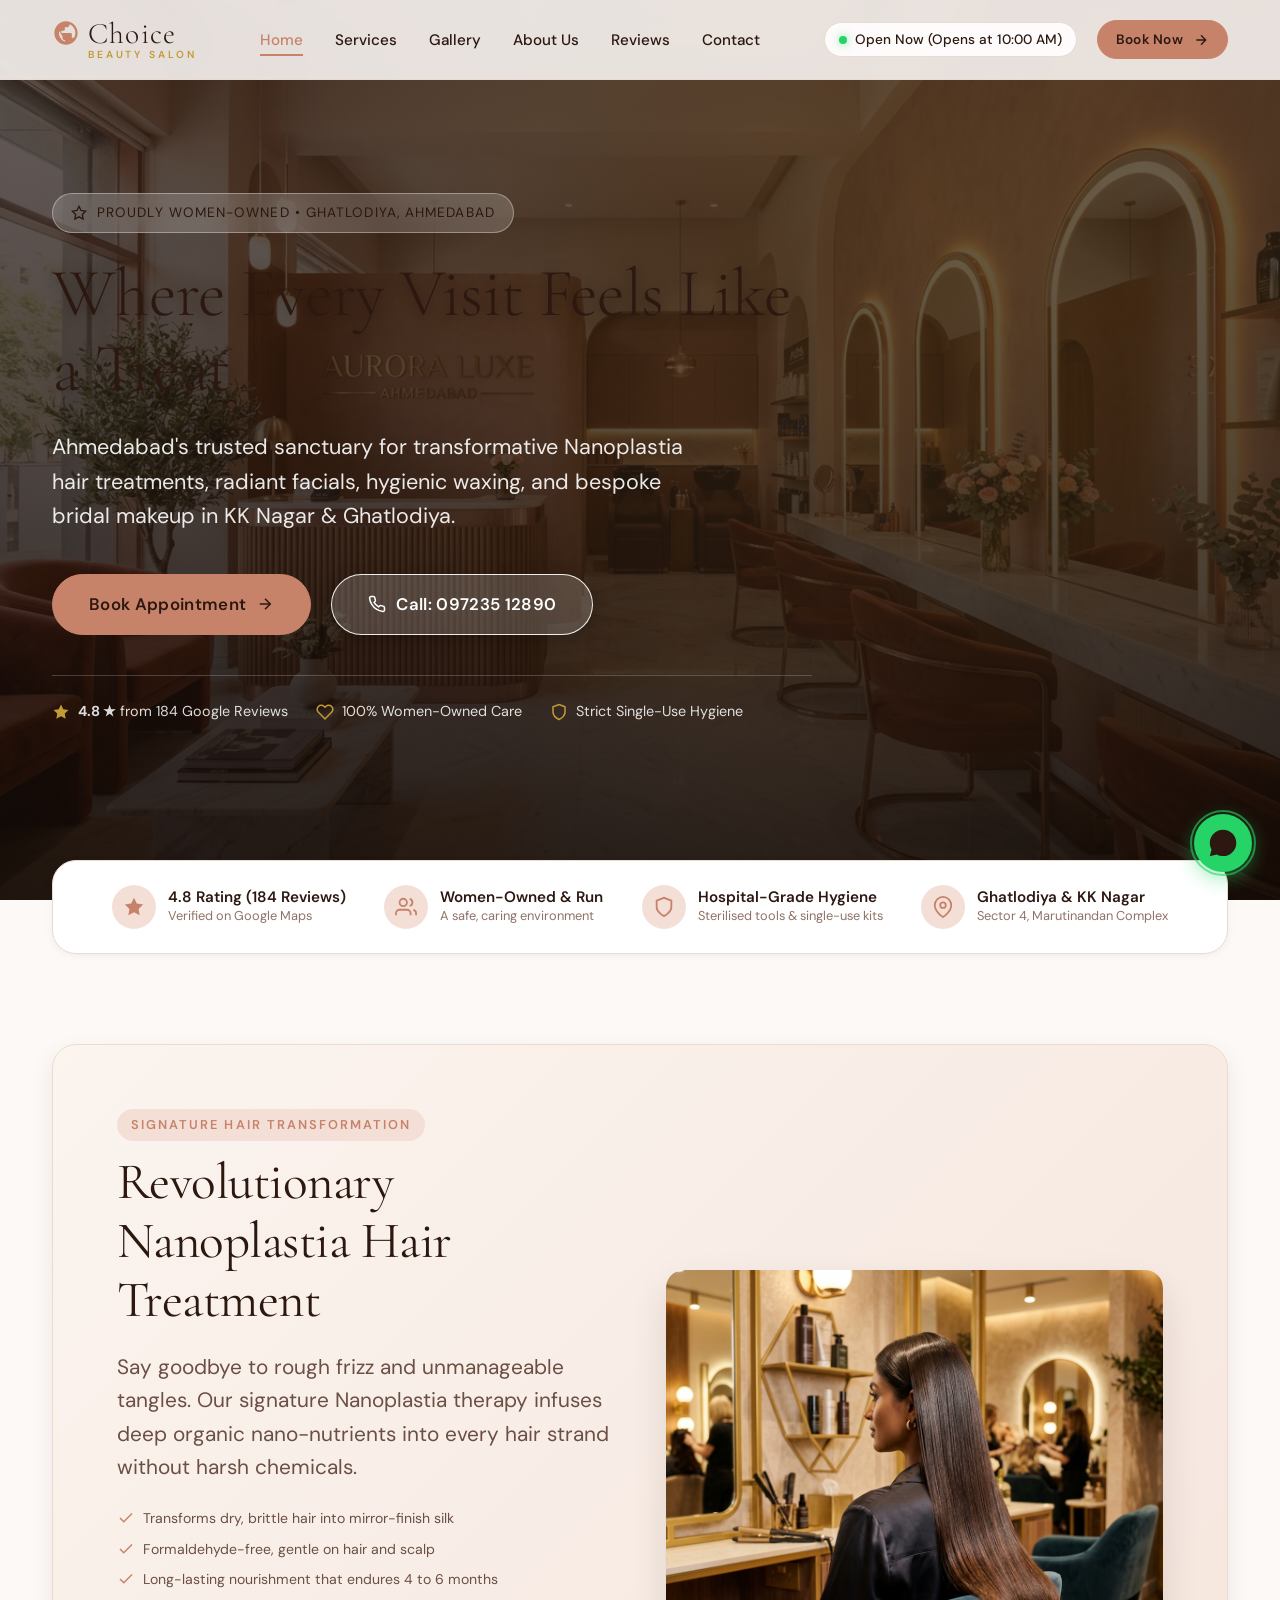
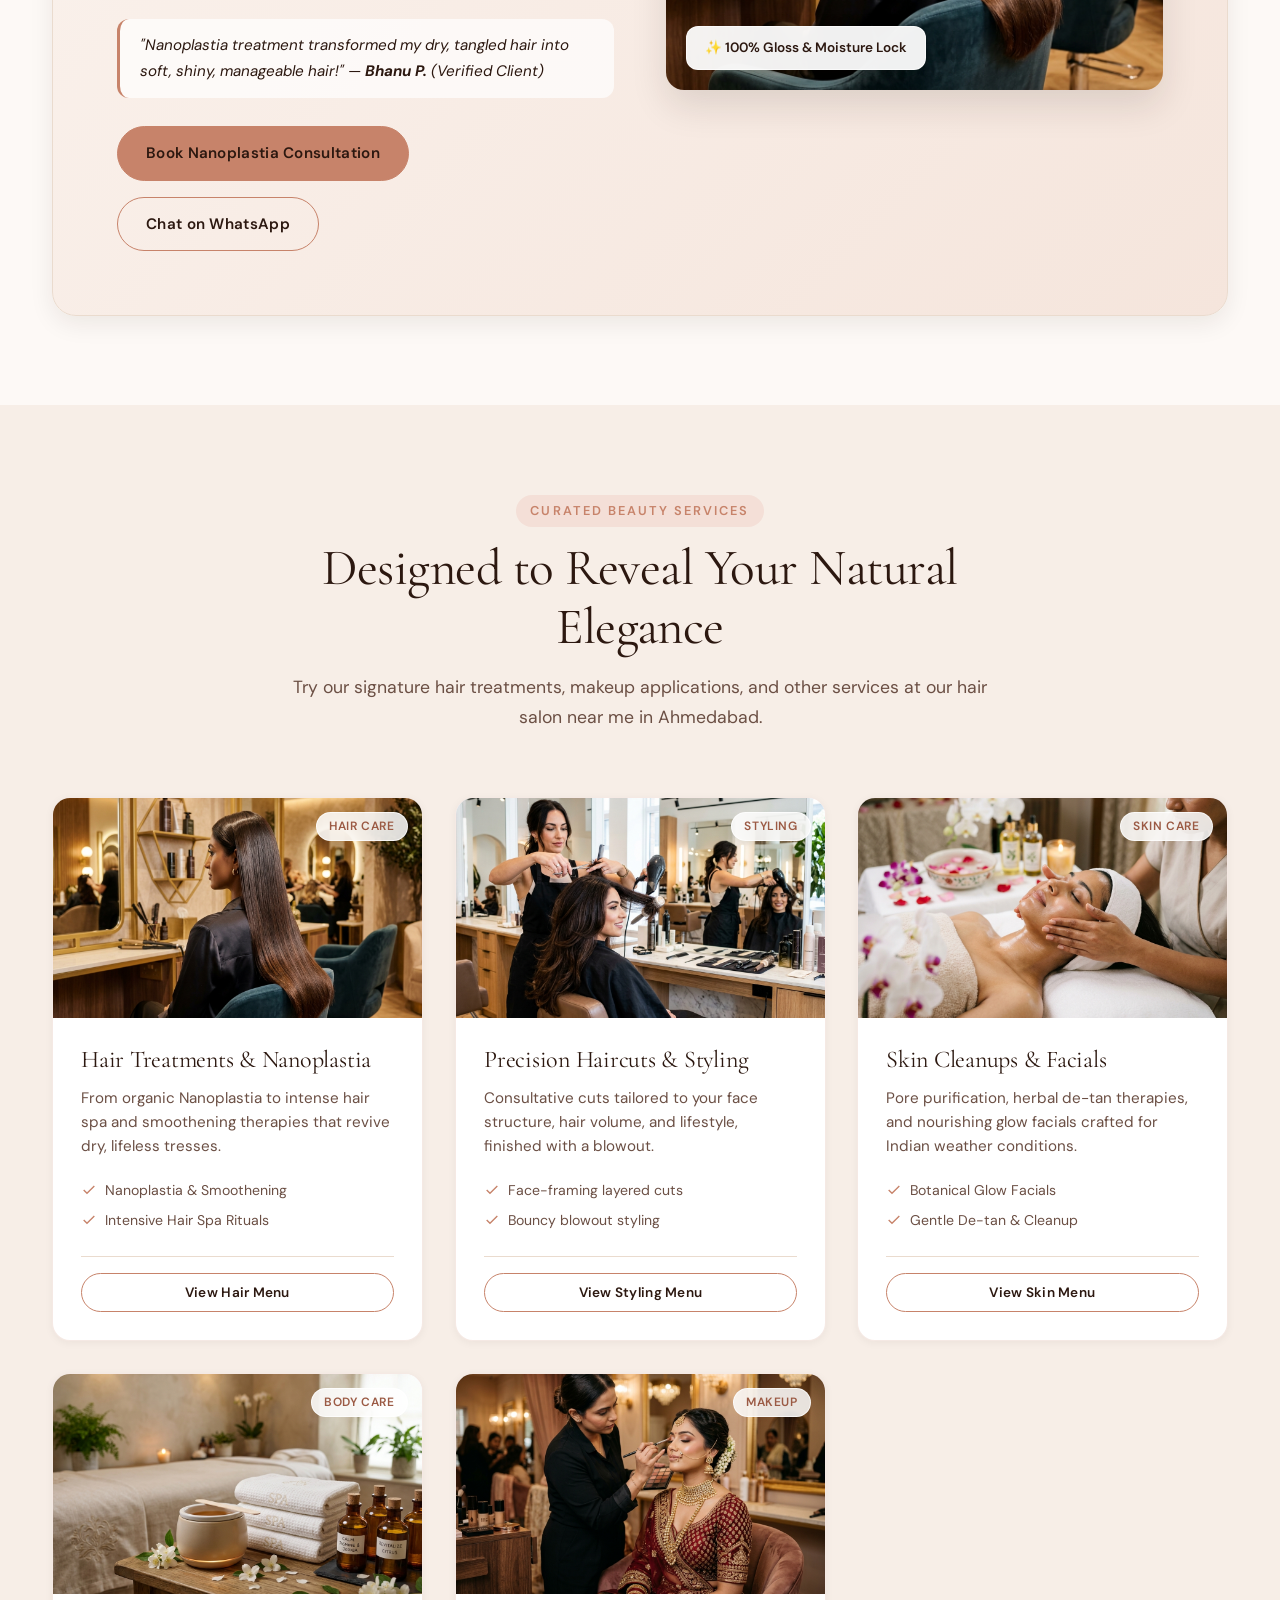
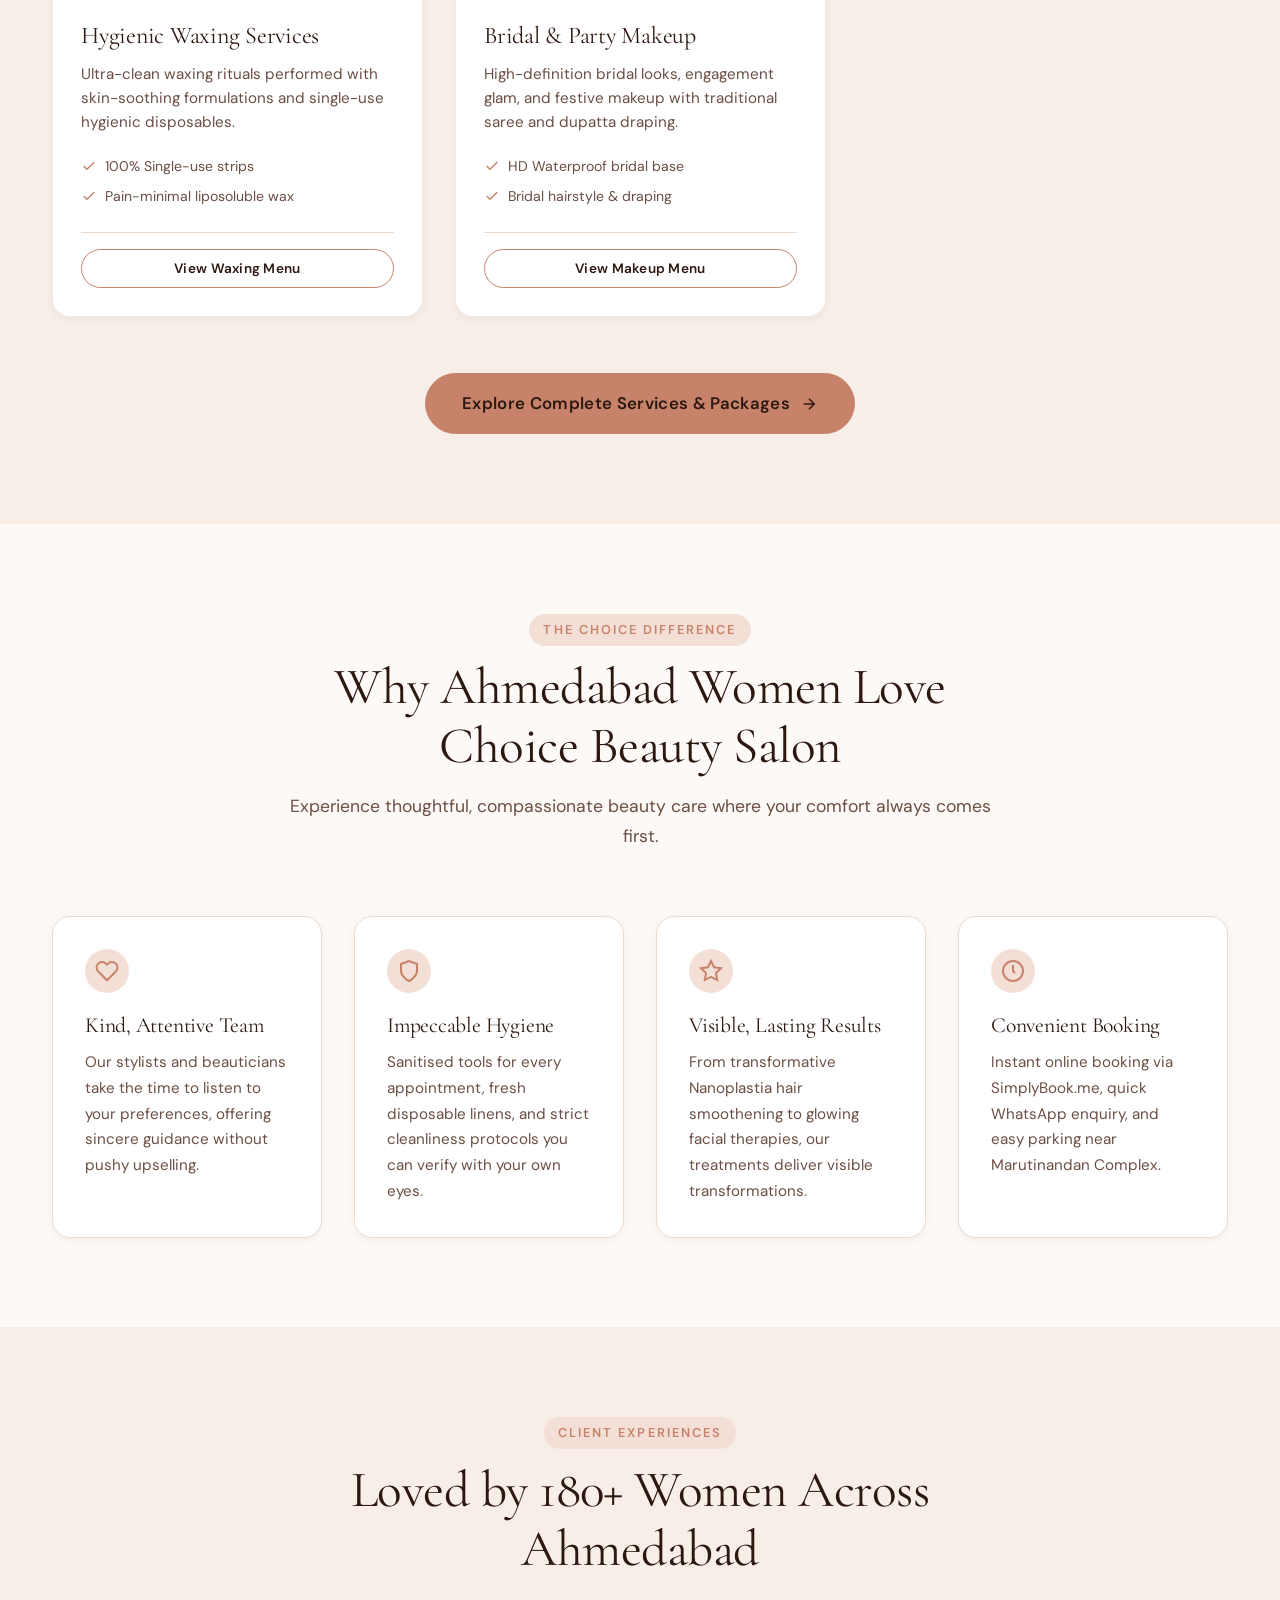
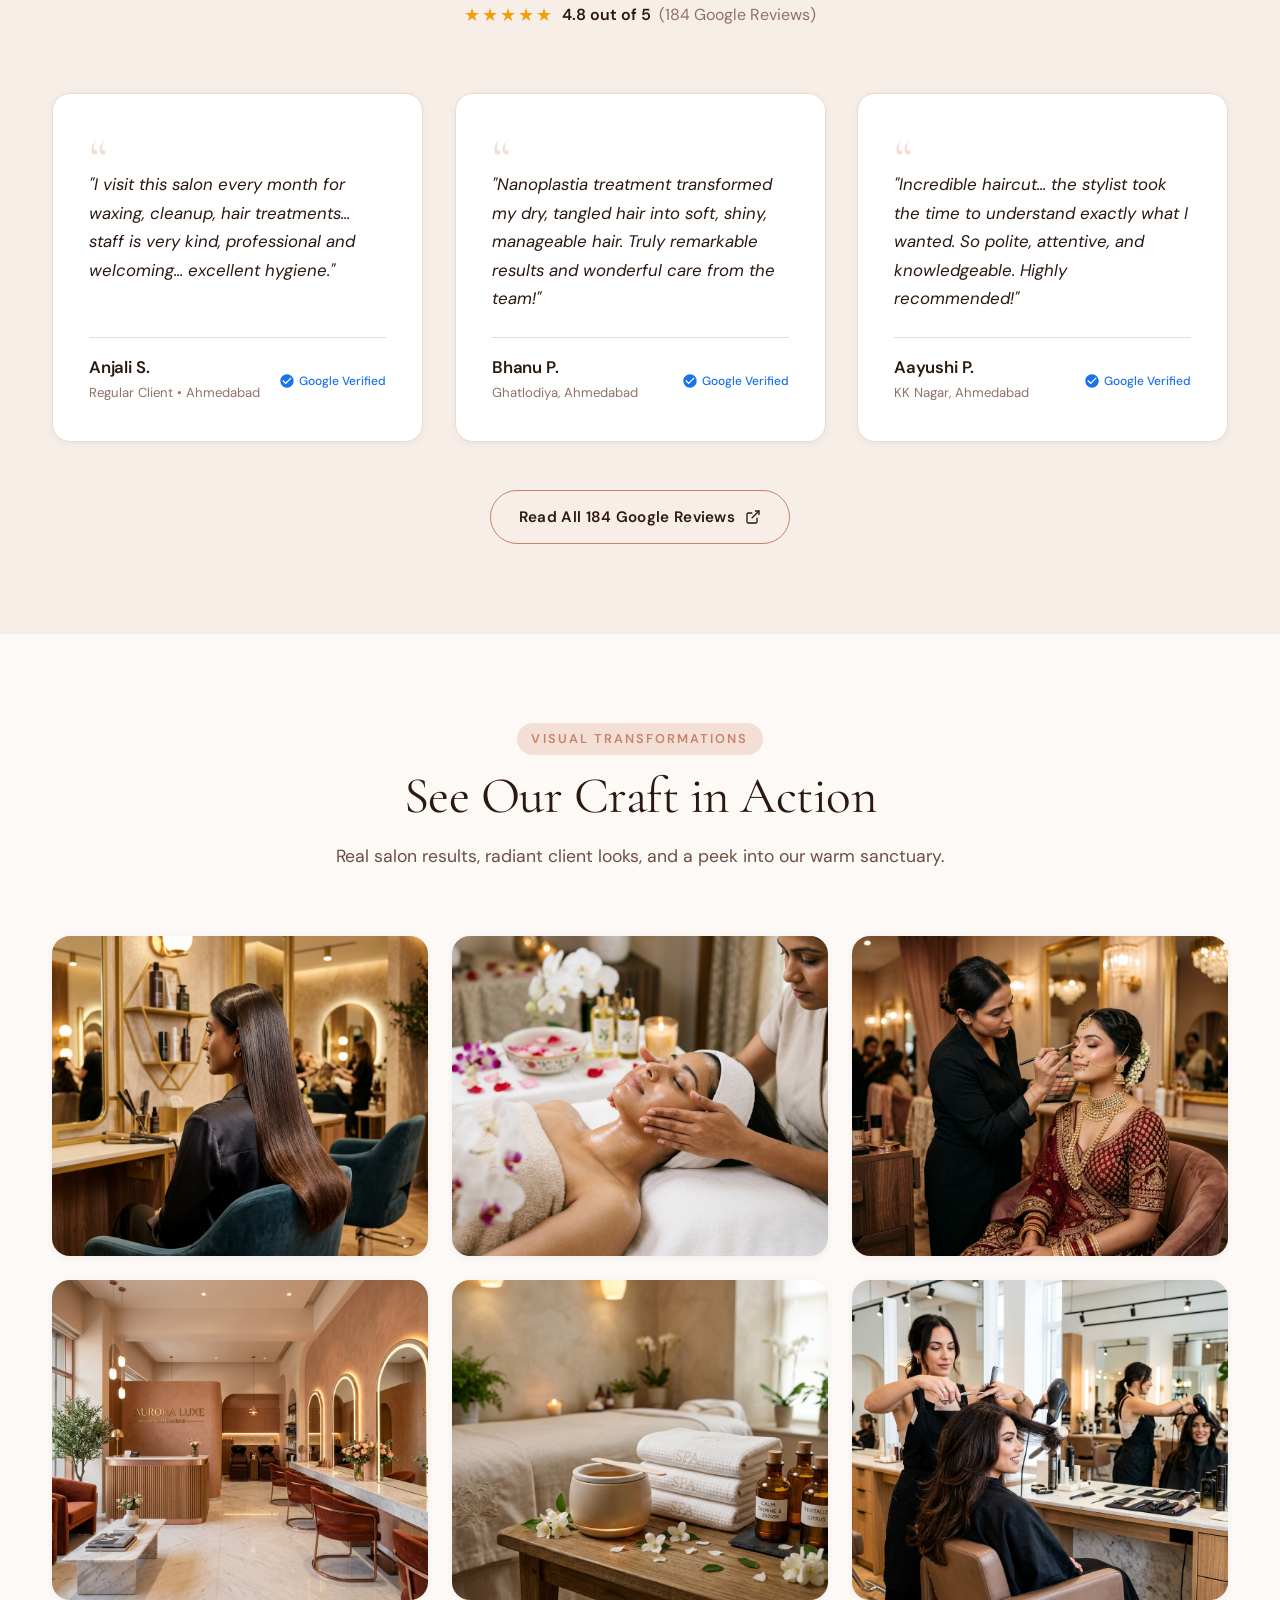
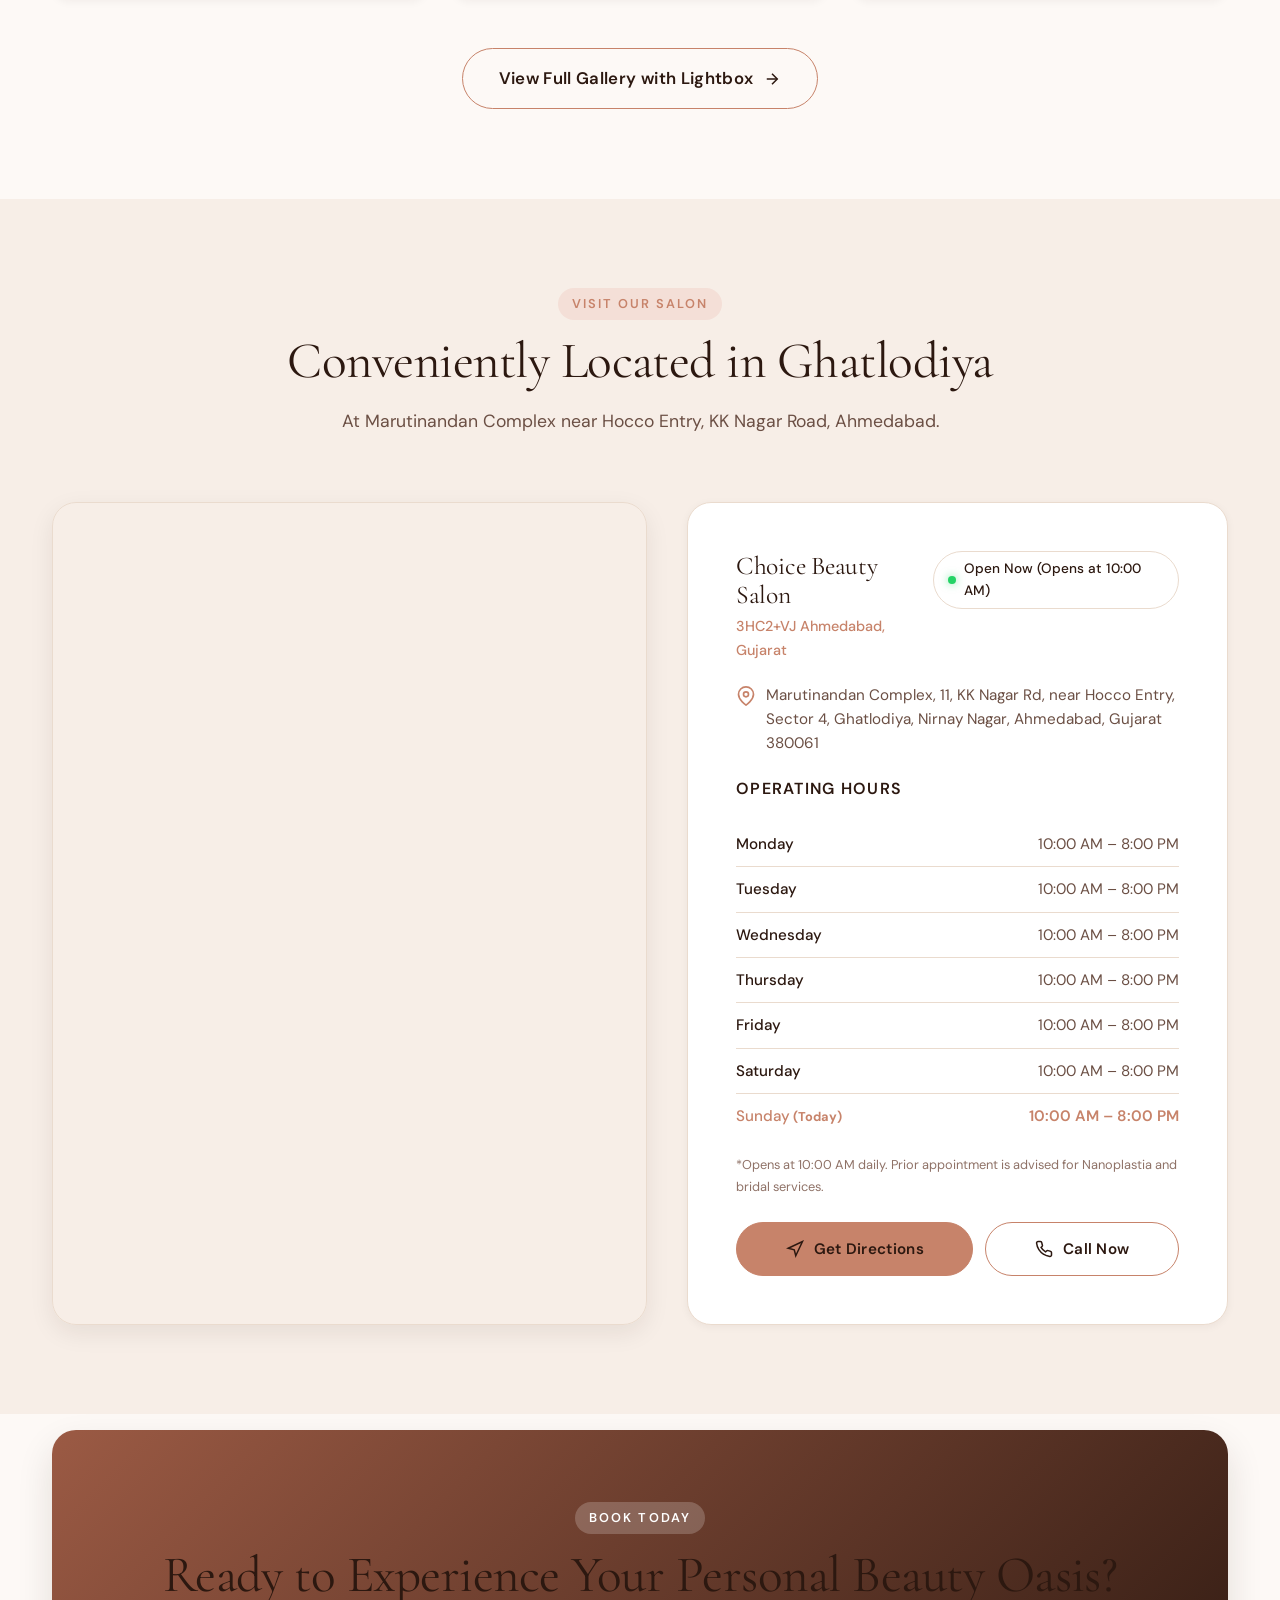
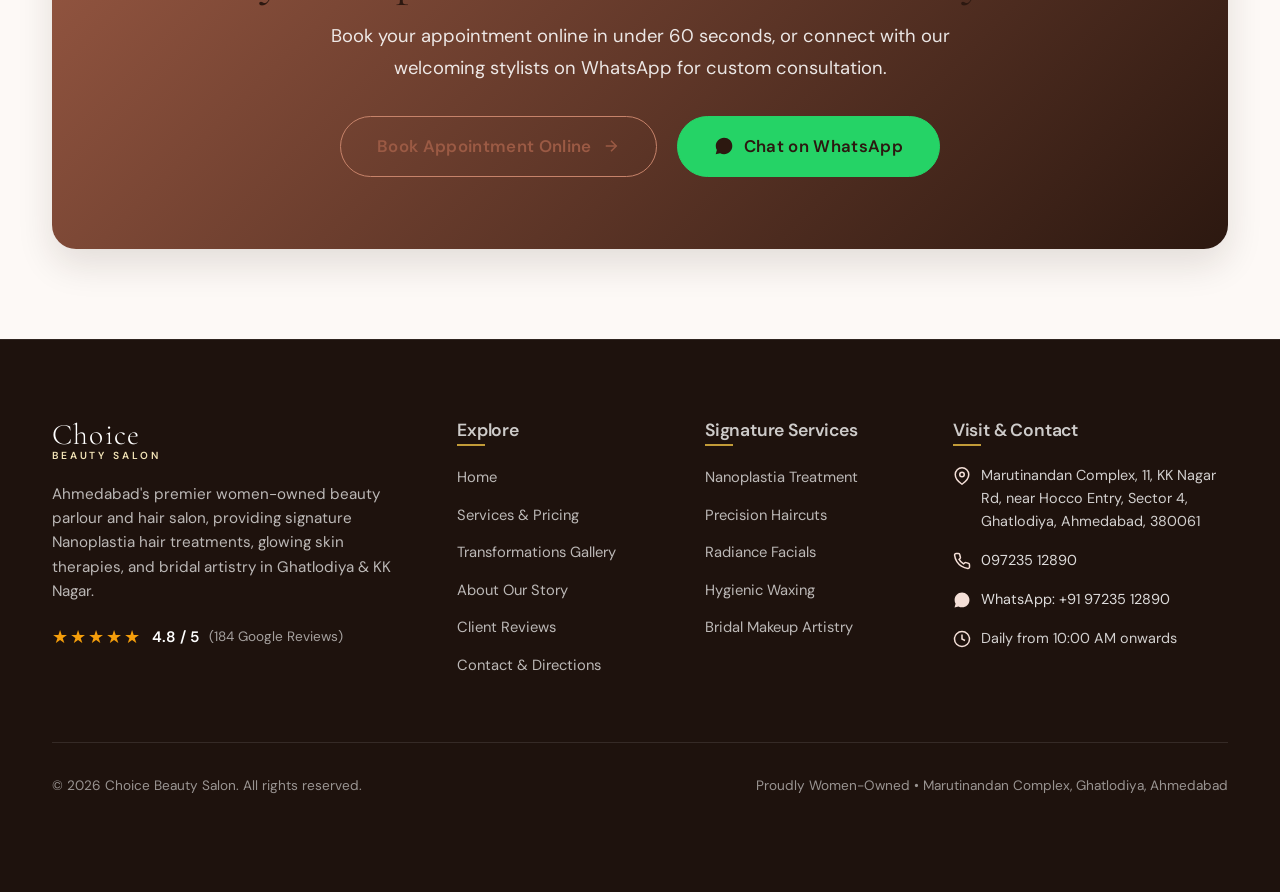
==== commit 7602e7e8: "fix(mobile): high-contrast white call button in hero, stacked location action buttons, and elevated " ====
--- a/index.html
+++ b/index.html
@@ -159,7 +159,7 @@
       <li><a href="reviews.html" class="drawer-link">Client Reviews (4.8★)</a></li>
       <li><a href="contact.html" class="drawer-link">Location & Contact</a></li>
     </ul>
-    <div style="margin-top: auto; display: flex; flex-direction: column; gap: 12px;">
+    <div class="drawer-actions">
       <a href="https://r.postserver.simplybook.me" target="_blank" rel="noopener noreferrer" class="btn btn-primary btn-booking" style="width: 100%;">Book Appointment</a>
       <a href="tel:+919723512890" class="btn btn-secondary" style="width: 100%;">Call: 097235 12890</a>
     </div>
@@ -856,15 +856,18 @@
               </p>
             </div>
 
-            <div style="display: flex; gap: 12px; flex-wrap: wrap;">
-              <a href="https://maps.app.goo.gl/6WDFSV6VFLX1EU9y9" target="_blank" rel="noopener noreferrer" class="btn btn-primary" style="flex: 1;">
+            <div class="location-card-actions">
+              <a href="https://maps.app.goo.gl/6WDFSV6VFLX1EU9y9" target="_blank" rel="noopener noreferrer" class="btn btn-primary">
                 <svg width="18" height="18" viewBox="0 0 24 24" fill="none" stroke="currentColor" stroke-width="2">
                   <polygon points="3 11 22 2 13 21 11 13 3 11"></polygon>
                 </svg>
                 <span>Get Directions</span>
               </a>
               <a href="tel:+919723512890" class="btn btn-secondary">
-                Call Now
+                <svg width="18" height="18" viewBox="0 0 24 24" fill="none" stroke="currentColor" stroke-width="2">
+                  <path d="M22 16.92v3a2 2 0 0 1-2.18 2 19.79 19.79 0 0 1-8.63-3.07 19.5 19.5 0 0 1-6-6 19.79 19.79 0 0 1-3.07-8.67A2 2 0 0 1 4.11 2h3a2 2 0 0 1 2 1.72 12.84 12.84 0 0 0 .7 2.81 2 2 0 0 1-.45 2.11L8.09 9.91a16 16 0 0 0 6 6l1.27-1.27a2 2 0 0 1 2.11-.45 12.84 12.84 0 0 0 2.81.7A2 2 0 0 1 22 16.92z"></path>
+                </svg>
+                <span>Call Now</span>
               </a>
             </div>
 
--- a/css/base.css
+++ b/css/base.css
@@ -7,12 +7,15 @@
   box-sizing: border-box;
   margin: 0;
   padding: 0;
+  min-width: 0;
 }
 
 html {
   font-size: 16px;
   scroll-behavior: smooth;
   -webkit-text-size-adjust: 100%;
+  overflow-x: hidden;
+  max-width: 100%;
 }
 
 body {
@@ -22,6 +25,7 @@
   line-height: 1.6;
   font-weight: var(--fw-regular);
   overflow-x: hidden;
+  max-width: 100%;
   position: relative;
   min-height: 100vh;
 }
@@ -191,22 +195,24 @@
 
 .brand-title {
   font-family: var(--font-serif);
-  font-size: 1.85rem;
+  font-size: clamp(1.35rem, 4.5vw, 1.85rem);
   font-weight: var(--fw-light);
   letter-spacing: 0.04em;
   color: var(--color-text-primary);
   text-transform: capitalize;
+  white-space: nowrap;
 }
 
 .brand-subtitle {
   font-family: var(--font-sans);
-  font-size: 0.64rem;
+  font-size: clamp(0.52rem, 1.6vw, 0.64rem);
   letter-spacing: 0.28em;
   font-weight: var(--fw-semibold);
   color: var(--color-accent);
   text-transform: uppercase;
   margin-top: 2px;
-  padding-left: 36px;
+  padding-left: clamp(24px, 5.5vw, 36px);
+  white-space: nowrap;
 }
 
 /* Helpers */
--- a/css/components.css
+++ b/css/components.css
@@ -58,15 +58,46 @@
   color: var(--color-primary-dark);
 }
 
-.btn-outline-white {
-  background-color: transparent;
-  color: var(--color-white);
-  border: 1.5px solid rgba(255, 255, 255, 0.7);
-}
-
-.btn-outline-white:hover {
-  background-color: var(--color-white);
-  color: var(--color-text-primary);
+.btn-outline-white,
+.btn-outline-white:link,
+.btn-outline-white:visited {
+  background-color: rgba(255, 255, 255, 0.16);
+  color: #FFFFFF !important;
+  border: 1.5px solid rgba(255, 255, 255, 0.85);
+  backdrop-filter: blur(8px);
+  -webkit-backdrop-filter: blur(8px);
+  box-shadow: 0 4px 16px rgba(0, 0, 0, 0.25);
+}
+
+.btn-outline-white svg {
+  color: #FFFFFF !important;
+  stroke: #FFFFFF !important;
+}
+
+.btn-outline-white span {
+  color: #FFFFFF !important;
+}
+
+.btn-outline-white:hover,
+.btn-outline-white:focus,
+.btn-outline-white:active {
+  background-color: #FFFFFF;
+  color: var(--color-text-primary) !important;
+  border-color: #FFFFFF;
+  box-shadow: 0 6px 20px rgba(0, 0, 0, 0.35);
+}
+
+.btn-outline-white:hover svg,
+.btn-outline-white:focus svg,
+.btn-outline-white:active svg {
+  color: var(--color-text-primary) !important;
+  stroke: var(--color-text-primary) !important;
+}
+
+.btn-outline-white:hover span,
+.btn-outline-white:focus span,
+.btn-outline-white:active span {
+  color: var(--color-text-primary) !important;
 }
 
 .btn-whatsapp {
@@ -174,7 +205,7 @@
    -------------------------------------------------------------------------- */
 .services-grid {
   display: grid;
-  grid-template-columns: repeat(auto-fill, minmax(290px, 1fr));
+  grid-template-columns: repeat(auto-fill, minmax(min(290px, 100%), 1fr));
   gap: 2rem;
 }
 
@@ -335,7 +366,7 @@
    -------------------------------------------------------------------------- */
 .testimonials-grid {
   display: grid;
-  grid-template-columns: repeat(auto-fit, minmax(300px, 1fr));
+  grid-template-columns: repeat(auto-fit, minmax(min(300px, 100%), 1fr));
   gap: 2rem;
 }
 
@@ -435,7 +466,7 @@
 
 .gallery-grid {
   display: grid;
-  grid-template-columns: repeat(auto-fill, minmax(320px, 1fr));
+  grid-template-columns: repeat(auto-fill, minmax(min(300px, 100%), 1fr));
   gap: 1.5rem;
 }
 
@@ -524,8 +555,8 @@
    -------------------------------------------------------------------------- */
 .whatsapp-fab {
   position: fixed;
-  bottom: 84px;
-  right: 24px;
+  bottom: 28px;
+  right: 28px;
   width: 58px;
   height: 58px;
   border-radius: 50%;
@@ -557,7 +588,7 @@
 }
 
 /* --------------------------------------------------------------------------
-   9. Mobile Bottom Action Bar (Fixed, mobile-first)
+   9. Mobile Bottom Action Bar (Fixed, mobile-first, safe-area aware)
    -------------------------------------------------------------------------- */
 .mobile-action-bar {
   display: none;
@@ -565,14 +596,17 @@
   bottom: 0;
   left: 0;
   width: 100%;
-  height: var(--bottom-bar-height);
+  height: calc(var(--bottom-bar-height) + env(safe-area-inset-bottom, 0px));
+  padding-bottom: env(safe-area-inset-bottom, 0px);
   background: rgba(255, 255, 255, 0.96);
   backdrop-filter: var(--glass-blur);
+  -webkit-backdrop-filter: var(--glass-blur);
   border-top: 1px solid var(--color-border);
   z-index: 1000;
   grid-template-columns: repeat(4, 1fr);
   align-items: center;
   box-shadow: 0 -4px 16px rgba(44, 24, 16, 0.08);
+  box-sizing: border-box;
 }
 
 .mobile-action-link {
@@ -580,18 +614,29 @@
   flex-direction: column;
   align-items: center;
   justify-content: center;
-  gap: 4px;
-  height: 100%;
+  gap: 3px;
+  height: var(--bottom-bar-height);
+  padding: 4px 2px;
   color: var(--color-text-secondary);
   text-decoration: none;
   font-size: 0.72rem;
   font-weight: var(--fw-medium);
   transition: color var(--transition-fast);
+  min-width: 0;
+  overflow: hidden;
+  text-align: center;
 }
 
 .mobile-action-link svg {
   width: 20px;
   height: 20px;
+  flex-shrink: 0;
+}
+
+.mobile-action-link span {
+  font-size: 0.7rem;
+  white-space: nowrap;
+  letter-spacing: 0.01em;
 }
 
 .mobile-action-link:hover,
@@ -675,23 +720,75 @@
   border: 1px solid rgba(198, 40, 40, 0.2);
 }
 
-/* Responsive adjustment for Mobile Bar & FAB */
+/* Responsive adjustment for Mobile Bar, FAB, Spotlight, & Cards */
 @media (max-width: 768px) {
   .mobile-action-bar {
     display: grid;
   }
 
   .whatsapp-fab {
-    bottom: calc(var(--bottom-bar-height) + 16px);
+    bottom: calc(var(--bottom-bar-height) + env(safe-area-inset-bottom, 0px) + 14px);
+    right: max(16px, env(safe-area-inset-right, 16px));
+    width: 52px;
+    height: 52px;
+  }
+
+  .whatsapp-fab svg {
+    width: 28px;
+    height: 28px;
   }
 
   .signature-spotlight {
     grid-template-columns: 1fr;
+    padding: clamp(1.5rem, 4vw, 2.5rem);
+    gap: 1.5rem;
+  }
+
+  .signature-img-box img {
+    height: 260px;
   }
 
   .trust-bar {
-    margin-top: -20px;
+    margin-top: 0;
+    padding: 1.25rem 1rem;
     flex-direction: column;
     align-items: flex-start;
-  }
-}
+    gap: 1.25rem;
+    width: 100%;
+  }
+
+  .trust-item {
+    width: 100%;
+  }
+}
+
+@media (max-width: 480px) {
+  .signature-img-box img {
+    height: 210px;
+  }
+
+  .gallery-item {
+    height: 250px;
+  }
+
+  .filter-tabs {
+    gap: 6px;
+  }
+
+  .filter-tab {
+    padding: 6px 14px;
+    font-size: 0.82rem;
+  }
+
+  .testimonial-card {
+    padding: 1.5rem 1.25rem;
+  }
+
+  .service-body {
+    padding: 1.25rem;
+  }
+
+  .form-card {
+    padding: 1.5rem 1.25rem;
+  }
+}
--- a/css/layout.css
+++ b/css/layout.css
@@ -106,13 +106,15 @@
   right: -100%;
   width: min(340px, 85vw);
   height: 100vh;
+  height: 100dvh;
   background: var(--color-surface);
   box-shadow: var(--shadow-lg);
-  z-index: 999;
-  padding: 2.5rem 2rem;
+  z-index: 1050;
+  padding: 2.25rem 1.75rem;
   display: flex;
   flex-direction: column;
   transition: right var(--transition-normal);
+  overflow-y: auto;
 }
 
 .mobile-nav-drawer.open {
@@ -124,7 +126,7 @@
   inset: 0;
   background: rgba(0, 0, 0, 0.45);
   backdrop-filter: blur(4px);
-  z-index: 998;
+  z-index: 1040;
   opacity: 0;
   visibility: hidden;
   transition: all var(--transition-fast);
@@ -139,7 +141,7 @@
   display: flex;
   align-items: center;
   justify-content: space-between;
-  margin-bottom: 2.5rem;
+  margin-bottom: 2rem;
   padding-bottom: 1.25rem;
   border-bottom: 1px solid var(--color-border);
 }
@@ -157,7 +159,7 @@
   display: flex;
   flex-direction: column;
   gap: 1.25rem;
-  margin-bottom: 2rem;
+  margin-bottom: 1.5rem;
 }
 
 .drawer-link {
@@ -173,12 +175,34 @@
   font-weight: var(--fw-semibold);
 }
 
+/* Elevated drawer action buttons (positioned well above bottom bar & gesture nav) */
+.drawer-actions,
+.mobile-nav-drawer > div:last-child {
+  margin-top: auto;
+  display: flex;
+  flex-direction: column;
+  gap: 12px;
+  margin-bottom: calc(var(--bottom-bar-height) + env(safe-area-inset-bottom, 0px) + 24px) !important;
+  width: 100%;
+}
+
+/* Ensure WhatsApp FAB disappears when drawer is active */
+body.drawer-open .whatsapp-fab,
+.drawer-backdrop.active ~ .whatsapp-fab {
+  opacity: 0 !important;
+  visibility: hidden !important;
+  pointer-events: none !important;
+  transform: scale(0.8);
+  transition: opacity var(--transition-fast), transform var(--transition-fast);
+}
+
 /* --------------------------------------------------------------------------
    2. Hero Section with Video Background (shop-bg-03.mp4)
    -------------------------------------------------------------------------- */
 .hero-section {
   position: relative;
   min-height: 100vh;
+  min-height: 100dvh;
   display: flex;
   align-items: center;
   padding-top: calc(var(--header-height) + 2rem);
@@ -205,15 +229,15 @@
   object-position: center;
 }
 
-/* Hero Overlay Gradients for readability & elegance */
+/* Hero Overlay Gradients for readability & elegance (WCAG AA compliant) */
 .hero-overlay {
   position: absolute;
   inset: 0;
   background: linear-gradient(
-    135deg,
-    rgba(30, 18, 13, 0.78) 0%,
-    rgba(44, 24, 16, 0.65) 50%,
-    rgba(199, 131, 106, 0.4) 100%
+    to bottom,
+    rgba(30, 18, 13, 0.68) 0%,
+    rgba(30, 18, 13, 0.78) 50%,
+    rgba(18, 10, 6, 0.90) 100%
   );
   z-index: 2;
 }
@@ -222,7 +246,7 @@
   content: '';
   position: absolute;
   inset: 0;
-  background: radial-gradient(circle at 80% 20%, rgba(194, 155, 56, 0.15) 0%, transparent 60%);
+  background: radial-gradient(circle at 75% 25%, rgba(194, 155, 56, 0.12) 0%, transparent 60%);
 }
 
 .hero-content {
@@ -271,6 +295,18 @@
   margin-bottom: 2.5rem;
 }
 
+.hero-cta-group .btn-outline-white {
+  background-color: rgba(255, 255, 255, 0.18) !important;
+  color: #FFFFFF !important;
+  border: 1.5px solid rgba(255, 255, 255, 0.9) !important;
+}
+
+.hero-cta-group .btn-outline-white svg,
+.hero-cta-group .btn-outline-white span {
+  color: #FFFFFF !important;
+  stroke: #FFFFFF !important;
+}
+
 .hero-trust-highlights {
   display: flex;
   flex-wrap: wrap;
@@ -353,6 +389,18 @@
   display: flex;
   flex-direction: column;
   justify-content: space-between;
+}
+
+.location-card-actions {
+  display: flex;
+  gap: 12px;
+  flex-wrap: wrap;
+  align-items: center;
+  width: 100%;
+}
+
+.location-card-actions .btn {
+  flex: 1 1 auto;
 }
 
 .hours-table {
@@ -433,7 +481,7 @@
   background-color: var(--color-surface-dark);
   color: rgba(255, 255, 255, 0.78);
   padding-top: 5rem;
-  padding-bottom: calc(var(--bottom-bar-height) + 2rem);
+  padding-bottom: calc(var(--bottom-bar-height) + env(safe-area-inset-bottom, 0px) + 2rem);
   border-top: 1px solid rgba(255, 255, 255, 0.08);
 }
 
@@ -559,17 +607,53 @@
 }
 
 @media (max-width: 860px) {
+  .site-header {
+    height: var(--header-mobile-height);
+  }
+
+  .site-header.scrolled {
+    height: var(--header-mobile-height);
+  }
+
+  .site-header .hours-status-badge {
+    display: none;
+  }
+
+  .header-actions {
+    gap: 0.5rem;
+  }
+
   .main-nav,
   .header-cta-btn {
     display: none;
   }
 
   .menu-toggle {
-    display: block;
+    display: flex;
+    align-items: center;
+    justify-content: center;
   }
 
   .location-grid {
     grid-template-columns: 1fr;
+  }
+
+  .hero-section {
+    padding-top: calc(var(--header-mobile-height) + 1.5rem);
+    padding-bottom: 4rem;
+  }
+
+  .hero-video {
+    object-position: center 30%;
+  }
+
+  .hero-overlay {
+    background: linear-gradient(
+      to bottom,
+      rgba(30, 18, 13, 0.72) 0%,
+      rgba(30, 18, 13, 0.82) 55%,
+      rgba(15, 8, 5, 0.95) 100%
+    );
   }
 }
 
@@ -578,13 +662,26 @@
     grid-template-columns: 1fr;
   }
 
+  .hero-badge {
+    font-size: 0.76rem;
+    padding: 6px 14px;
+    letter-spacing: 0.04em;
+  }
+
   .hero-cta-group {
     flex-direction: column;
     align-items: stretch;
+    gap: 0.85rem;
   }
 
   .hero-cta-group .btn {
     width: 100%;
+  }
+
+  .hero-trust-highlights {
+    gap: 1rem;
+    flex-direction: column;
+    align-items: flex-start;
   }
 
   .cta-actions {
@@ -595,4 +692,50 @@
   .cta-actions .btn {
     width: 100%;
   }
-}
+
+  .map-wrapper,
+  .map-wrapper iframe {
+    min-height: 280px;
+  }
+
+  .location-info-card {
+    padding: 1.5rem 1.25rem;
+  }
+
+  .location-card-actions {
+    flex-direction: column;
+    align-items: stretch;
+    gap: 10px;
+  }
+
+  .location-card-actions .btn {
+    width: 100%;
+    flex: 1 1 100%;
+    justify-content: center;
+  }
+}
+
+@media (max-width: 400px) {
+  .brand-title {
+    font-size: 1.25rem;
+  }
+
+  .brand-subtitle {
+    font-size: 0.54rem;
+    padding-left: 24px;
+  }
+
+  .brand-icon-symbol {
+    width: 22px;
+    height: 22px;
+  }
+
+  .menu-toggle {
+    padding: 6px;
+  }
+
+  .menu-toggle svg {
+    width: 24px;
+    height: 24px;
+  }
+}
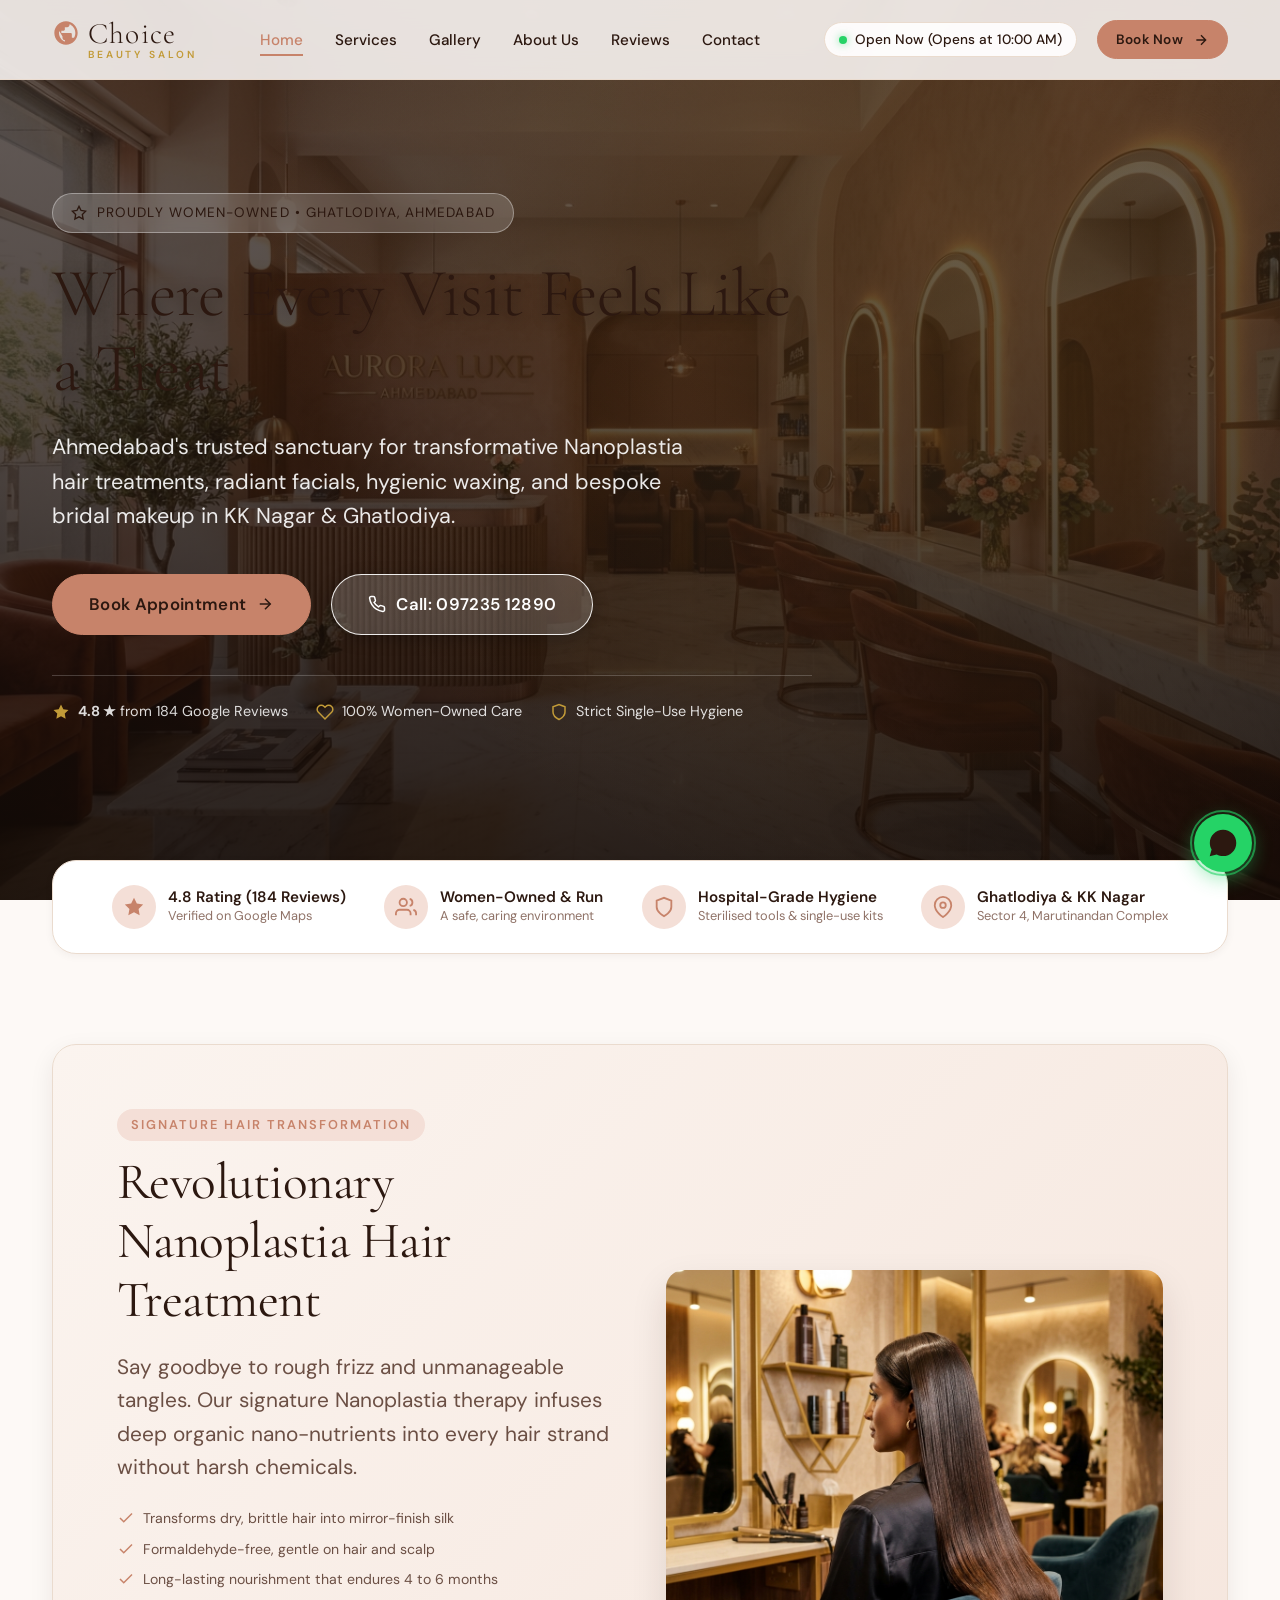
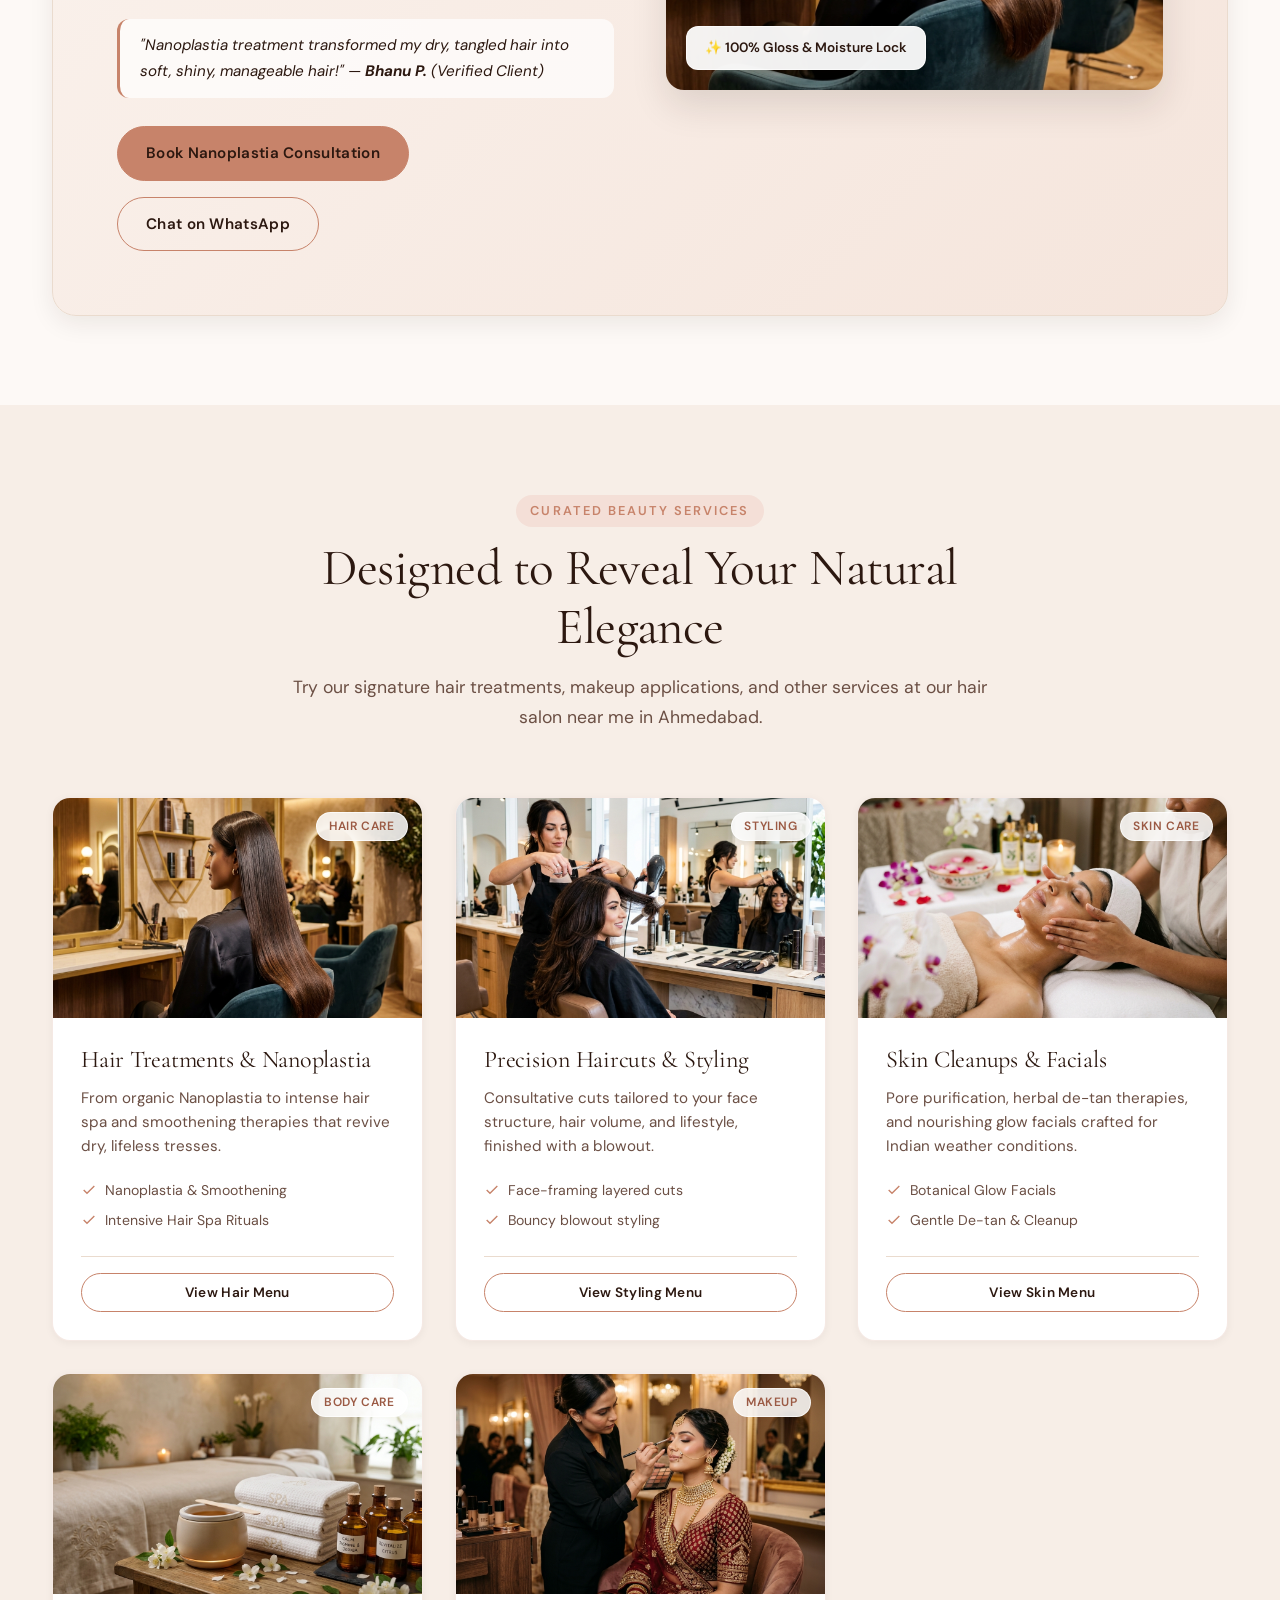
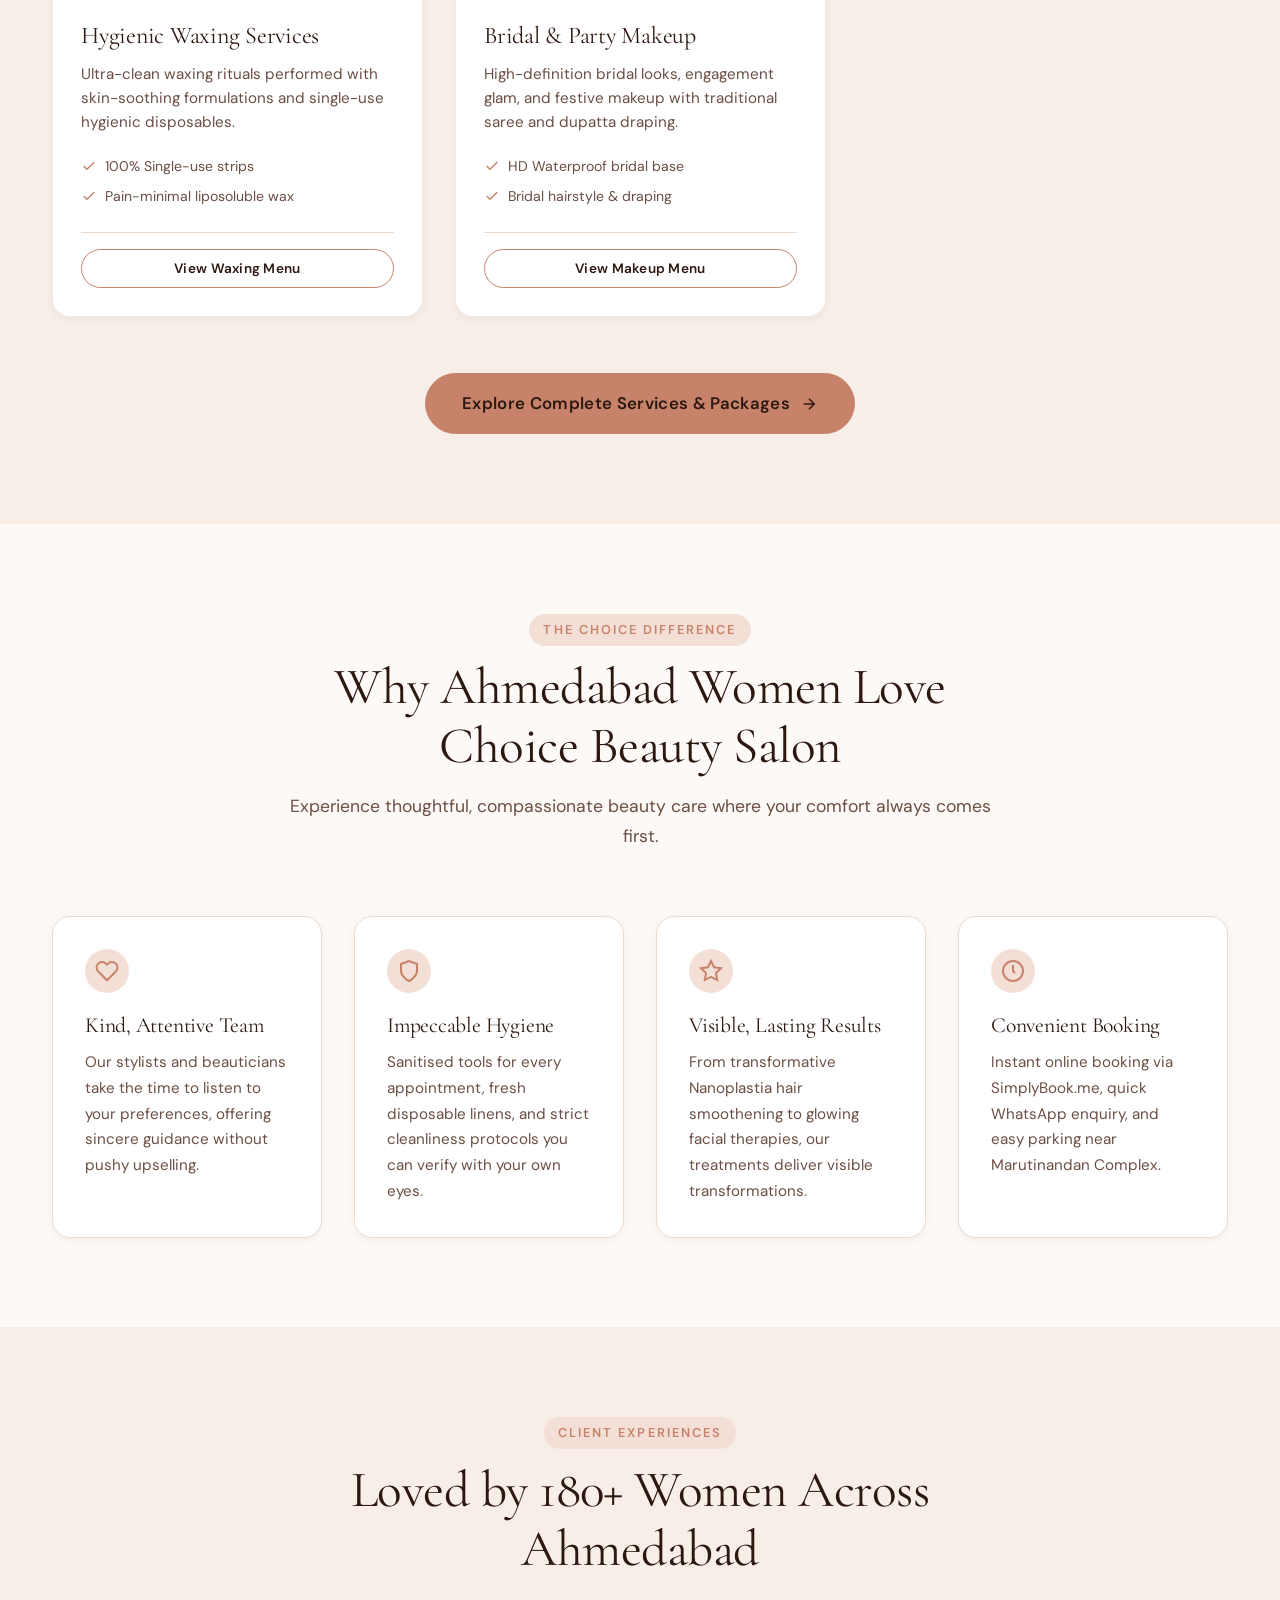
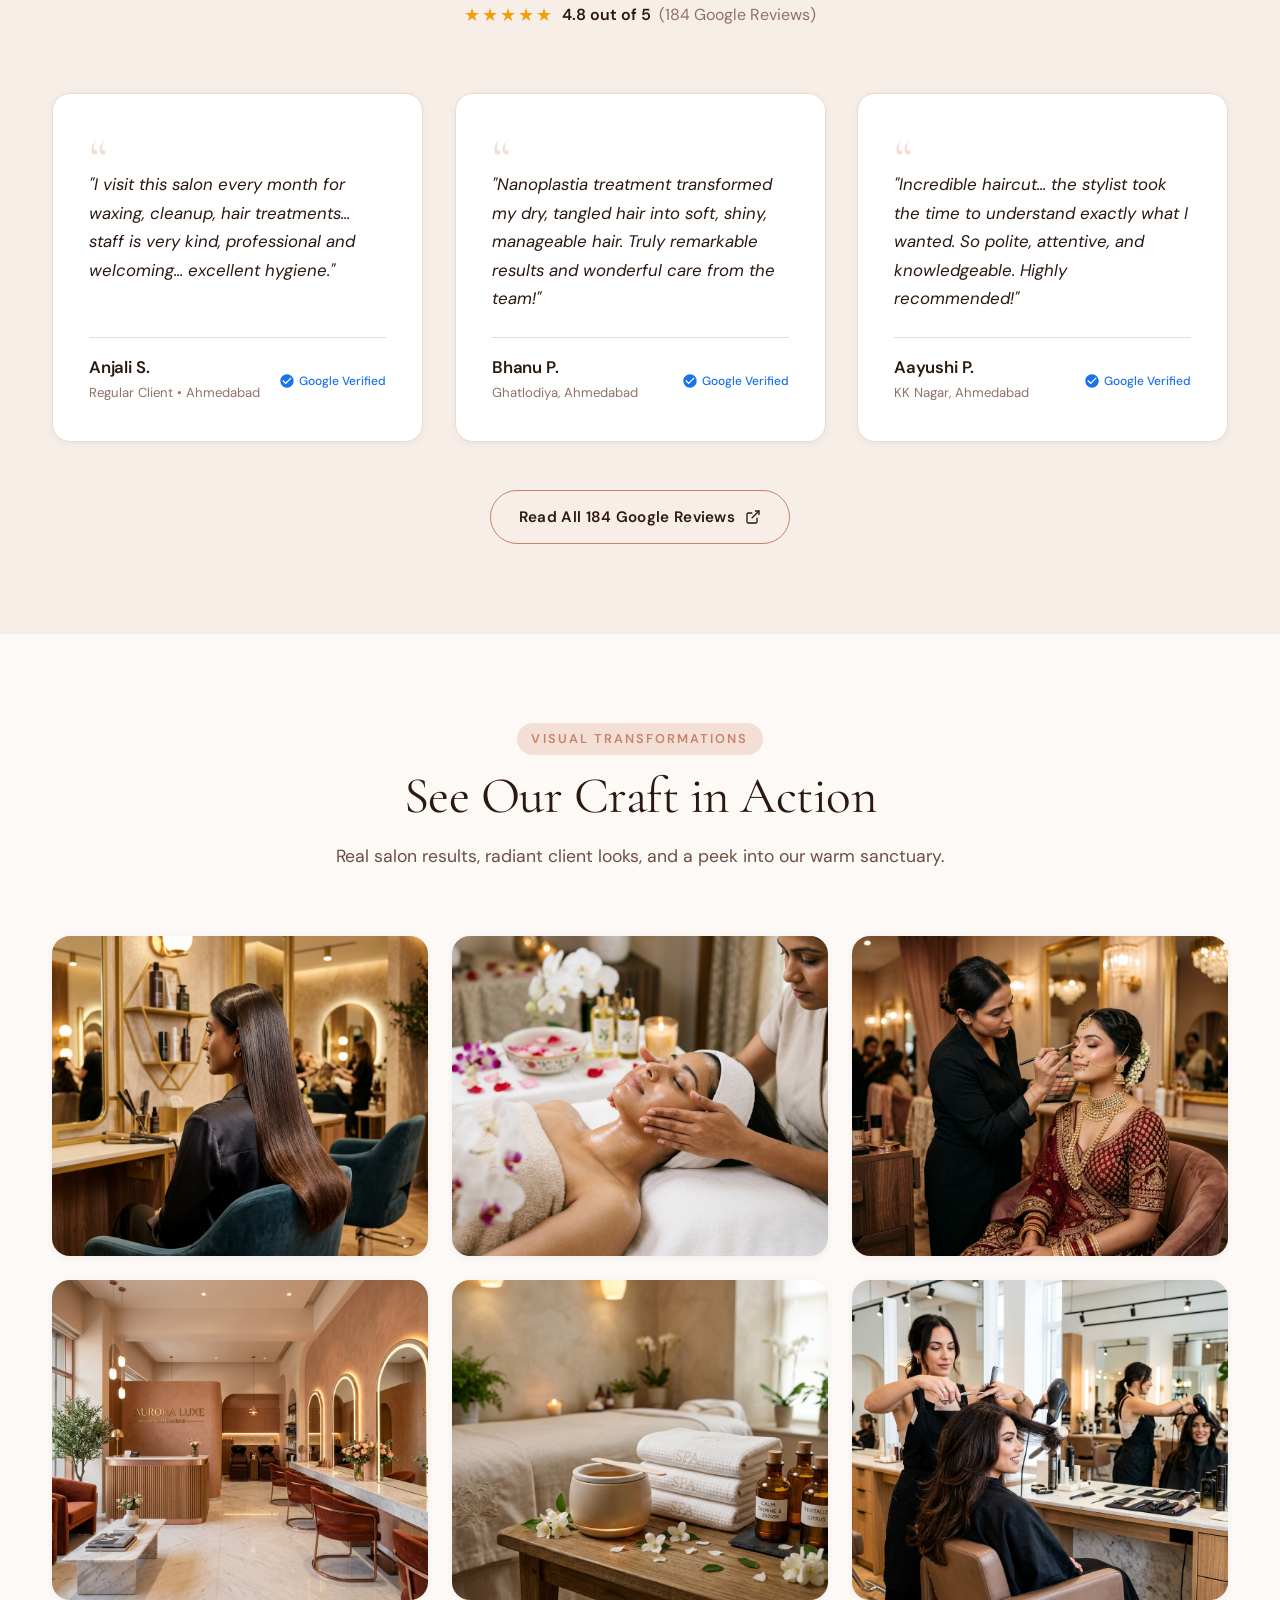
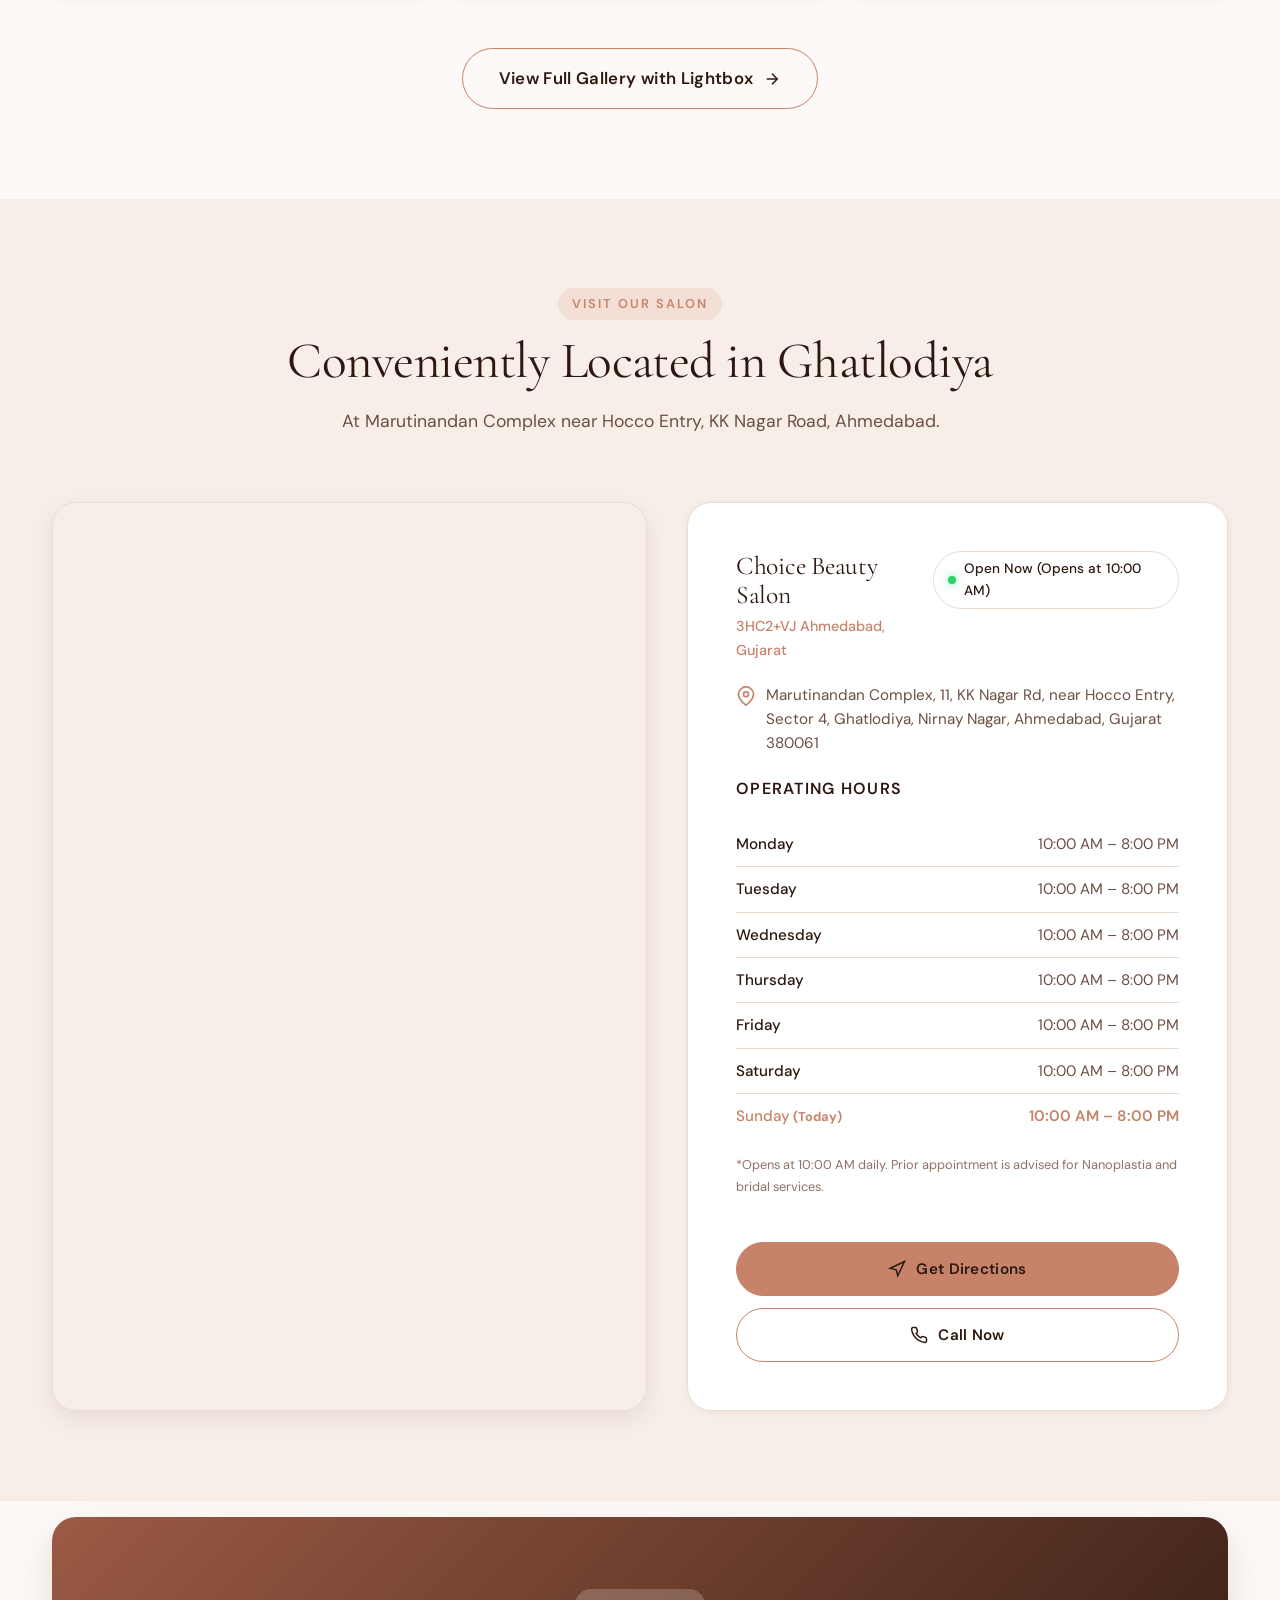
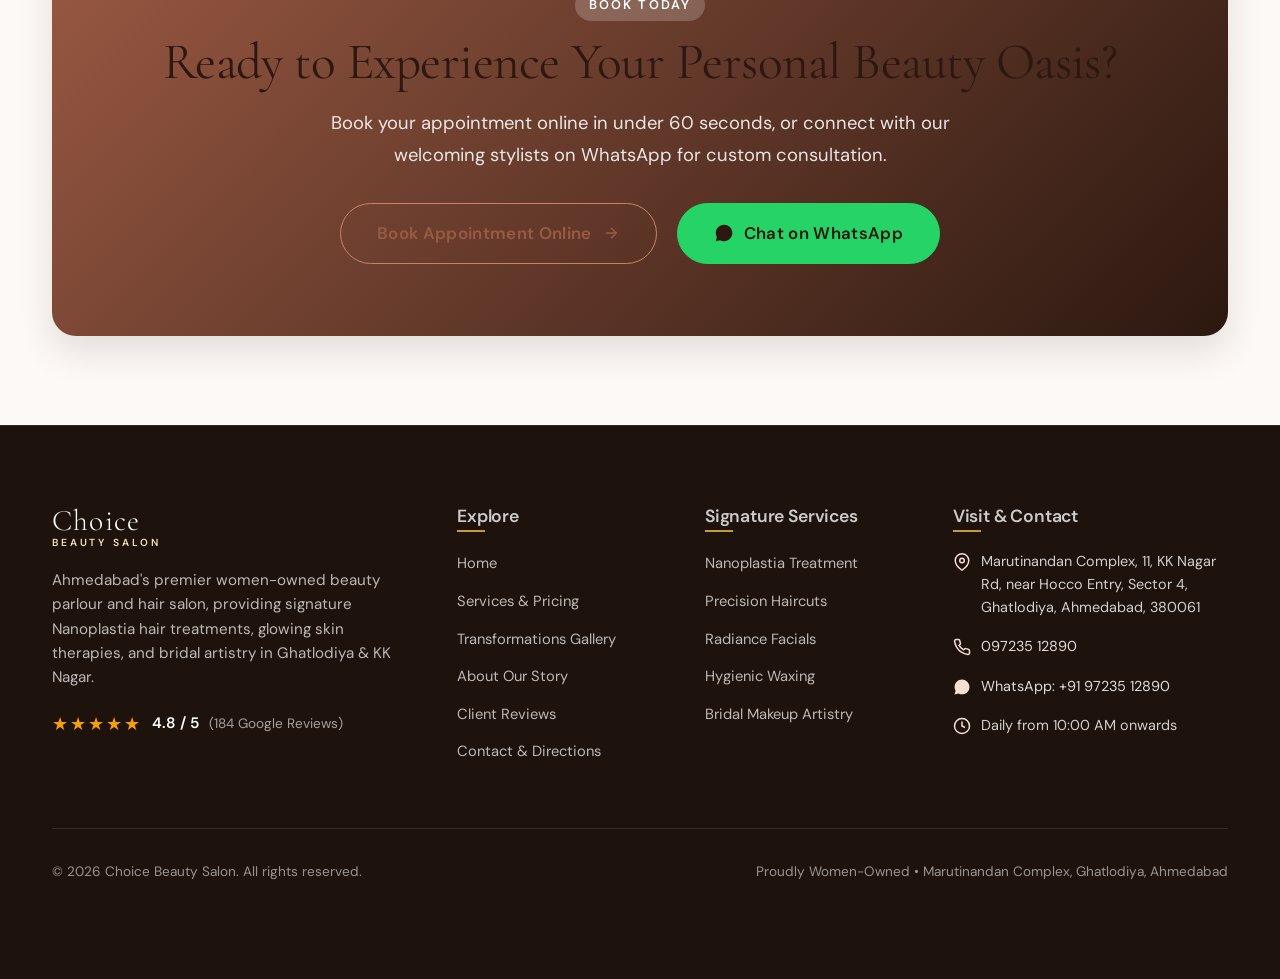
==== commit a9855047: "fix(mobile): enforce 100% width column stacking on location card actions and add cache busting query" ====
--- a/index.html
+++ b/index.html
@@ -26,11 +26,11 @@
   <link href="https://fonts.googleapis.com/css2?family=Cormorant+Garamond:ital,wght@0,300;0,400;0,600;1,400&family=DM+Sans:ital,wght@0,400;0,500;0,600;0,700;1,400&display=swap" rel="stylesheet">
 
   <!-- Stylesheets -->
-  <link rel="stylesheet" href="css/variables.css">
-  <link rel="stylesheet" href="css/base.css">
-  <link rel="stylesheet" href="css/components.css">
-  <link rel="stylesheet" href="css/layout.css">
-  <link rel="stylesheet" href="css/animations.css">
+  <link rel="stylesheet" href="css/variables.css?v=1.2">
+  <link rel="stylesheet" href="css/base.css?v=1.2">
+  <link rel="stylesheet" href="css/components.css?v=1.2">
+  <link rel="stylesheet" href="css/layout.css?v=1.2">
+  <link rel="stylesheet" href="css/animations.css?v=1.2">
 
   <!-- Schema.org LocalBusiness JSON-LD -->
   <script type="application/ld+json">
@@ -856,14 +856,14 @@
               </p>
             </div>
 
-            <div class="location-card-actions">
-              <a href="https://maps.app.goo.gl/6WDFSV6VFLX1EU9y9" target="_blank" rel="noopener noreferrer" class="btn btn-primary">
+            <div class="location-card-actions" style="display: flex; flex-direction: column; gap: 12px; width: 100%;">
+              <a href="https://maps.app.goo.gl/6WDFSV6VFLX1EU9y9" target="_blank" rel="noopener noreferrer" class="btn btn-primary" style="width: 100%; justify-content: center;">
                 <svg width="18" height="18" viewBox="0 0 24 24" fill="none" stroke="currentColor" stroke-width="2">
                   <polygon points="3 11 22 2 13 21 11 13 3 11"></polygon>
                 </svg>
                 <span>Get Directions</span>
               </a>
-              <a href="tel:+919723512890" class="btn btn-secondary">
+              <a href="tel:+919723512890" class="btn btn-secondary" style="width: 100%; justify-content: center;">
                 <svg width="18" height="18" viewBox="0 0 24 24" fill="none" stroke="currentColor" stroke-width="2">
                   <path d="M22 16.92v3a2 2 0 0 1-2.18 2 19.79 19.79 0 0 1-8.63-3.07 19.5 19.5 0 0 1-6-6 19.79 19.79 0 0 1-3.07-8.67A2 2 0 0 1 4.11 2h3a2 2 0 0 1 2 1.72 12.84 12.84 0 0 0 .7 2.81 2 2 0 0 1-.45 2.11L8.09 9.91a16 16 0 0 0 6 6l1.27-1.27a2 2 0 0 1 2.11-.45 12.84 12.84 0 0 0 2.81.7A2 2 0 0 1 22 16.92z"></path>
                 </svg>
--- a/css/layout.css
+++ b/css/layout.css
@@ -393,14 +393,25 @@
 
 .location-card-actions {
   display: flex;
+  flex-direction: column;
   gap: 12px;
-  flex-wrap: wrap;
-  align-items: center;
-  width: 100%;
+  width: 100%;
+  margin-top: 1.25rem;
 }
 
 .location-card-actions .btn {
-  flex: 1 1 auto;
+  width: 100%;
+  justify-content: center;
+}
+
+@media (min-width: 992px) {
+  .location-card-actions {
+    flex-direction: row;
+  }
+  .location-card-actions .btn {
+    width: auto;
+    flex: 1;
+  }
 }
 
 .hours-table {
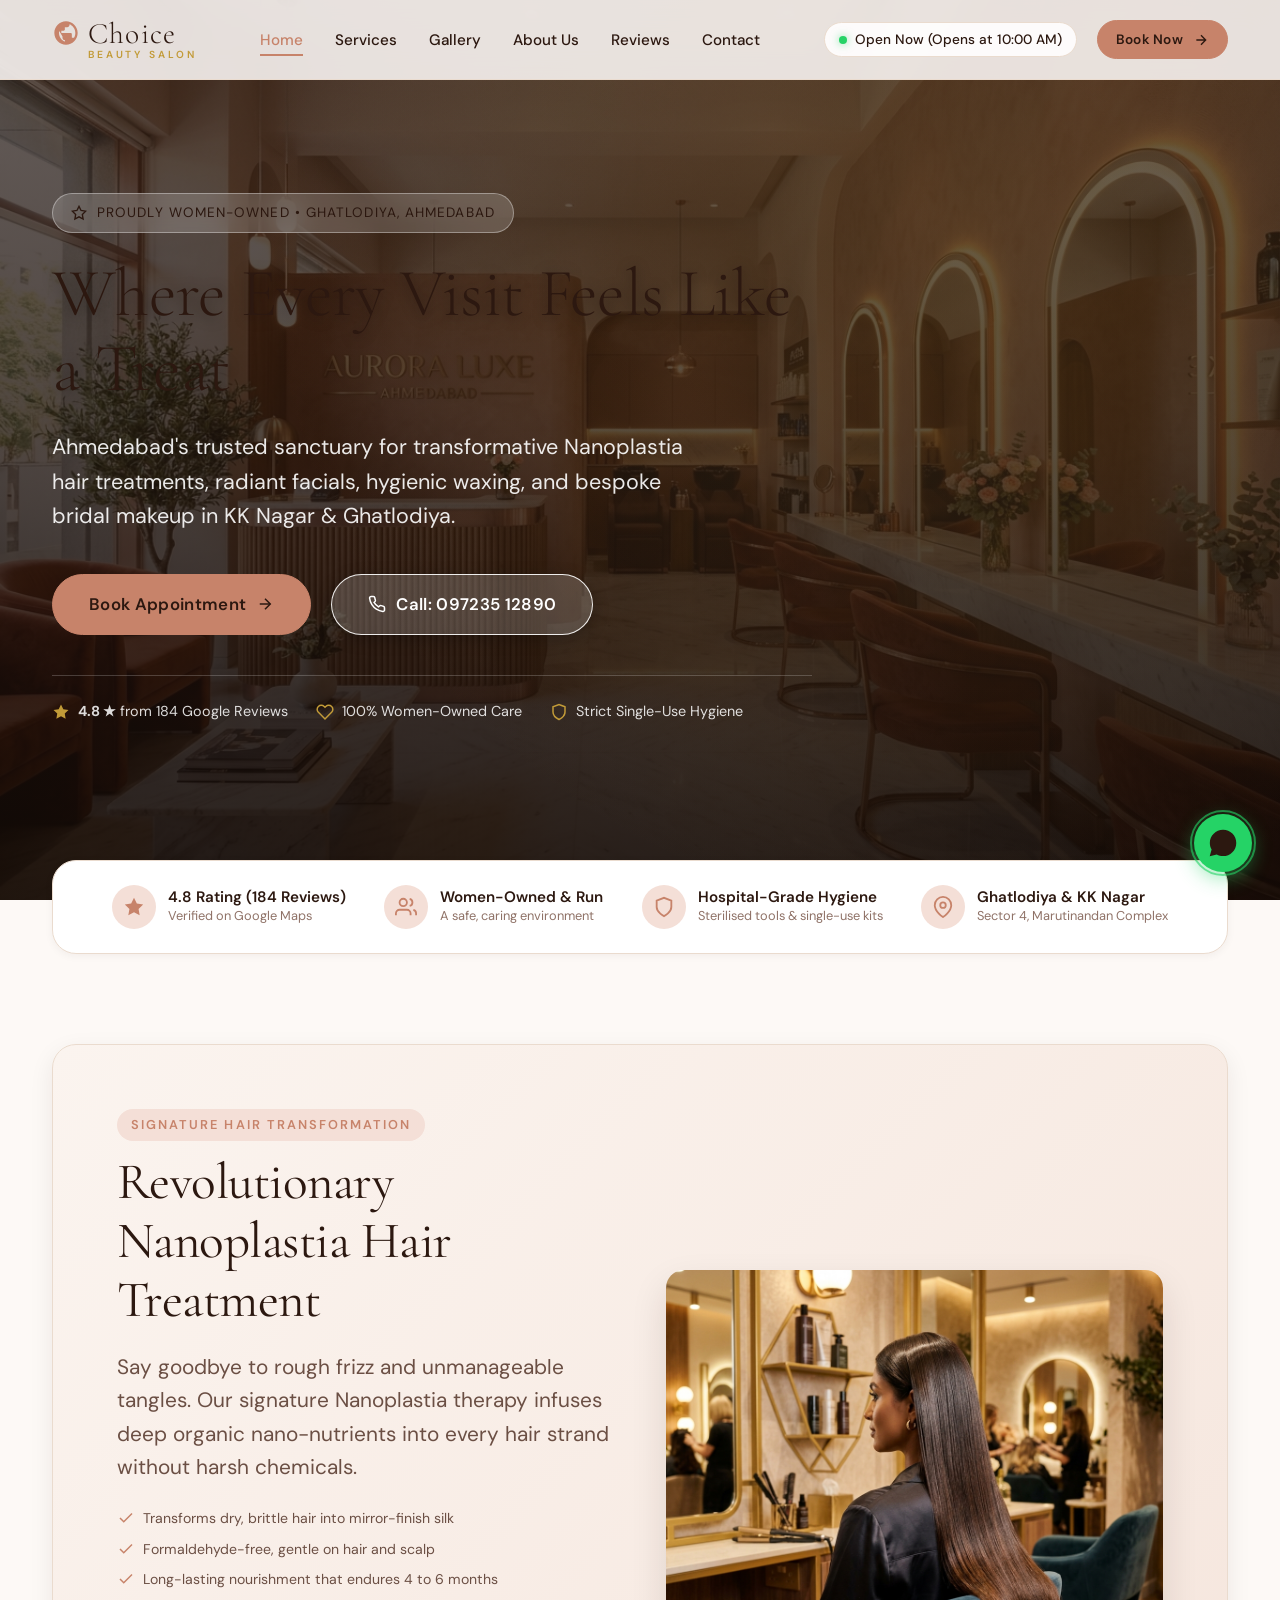
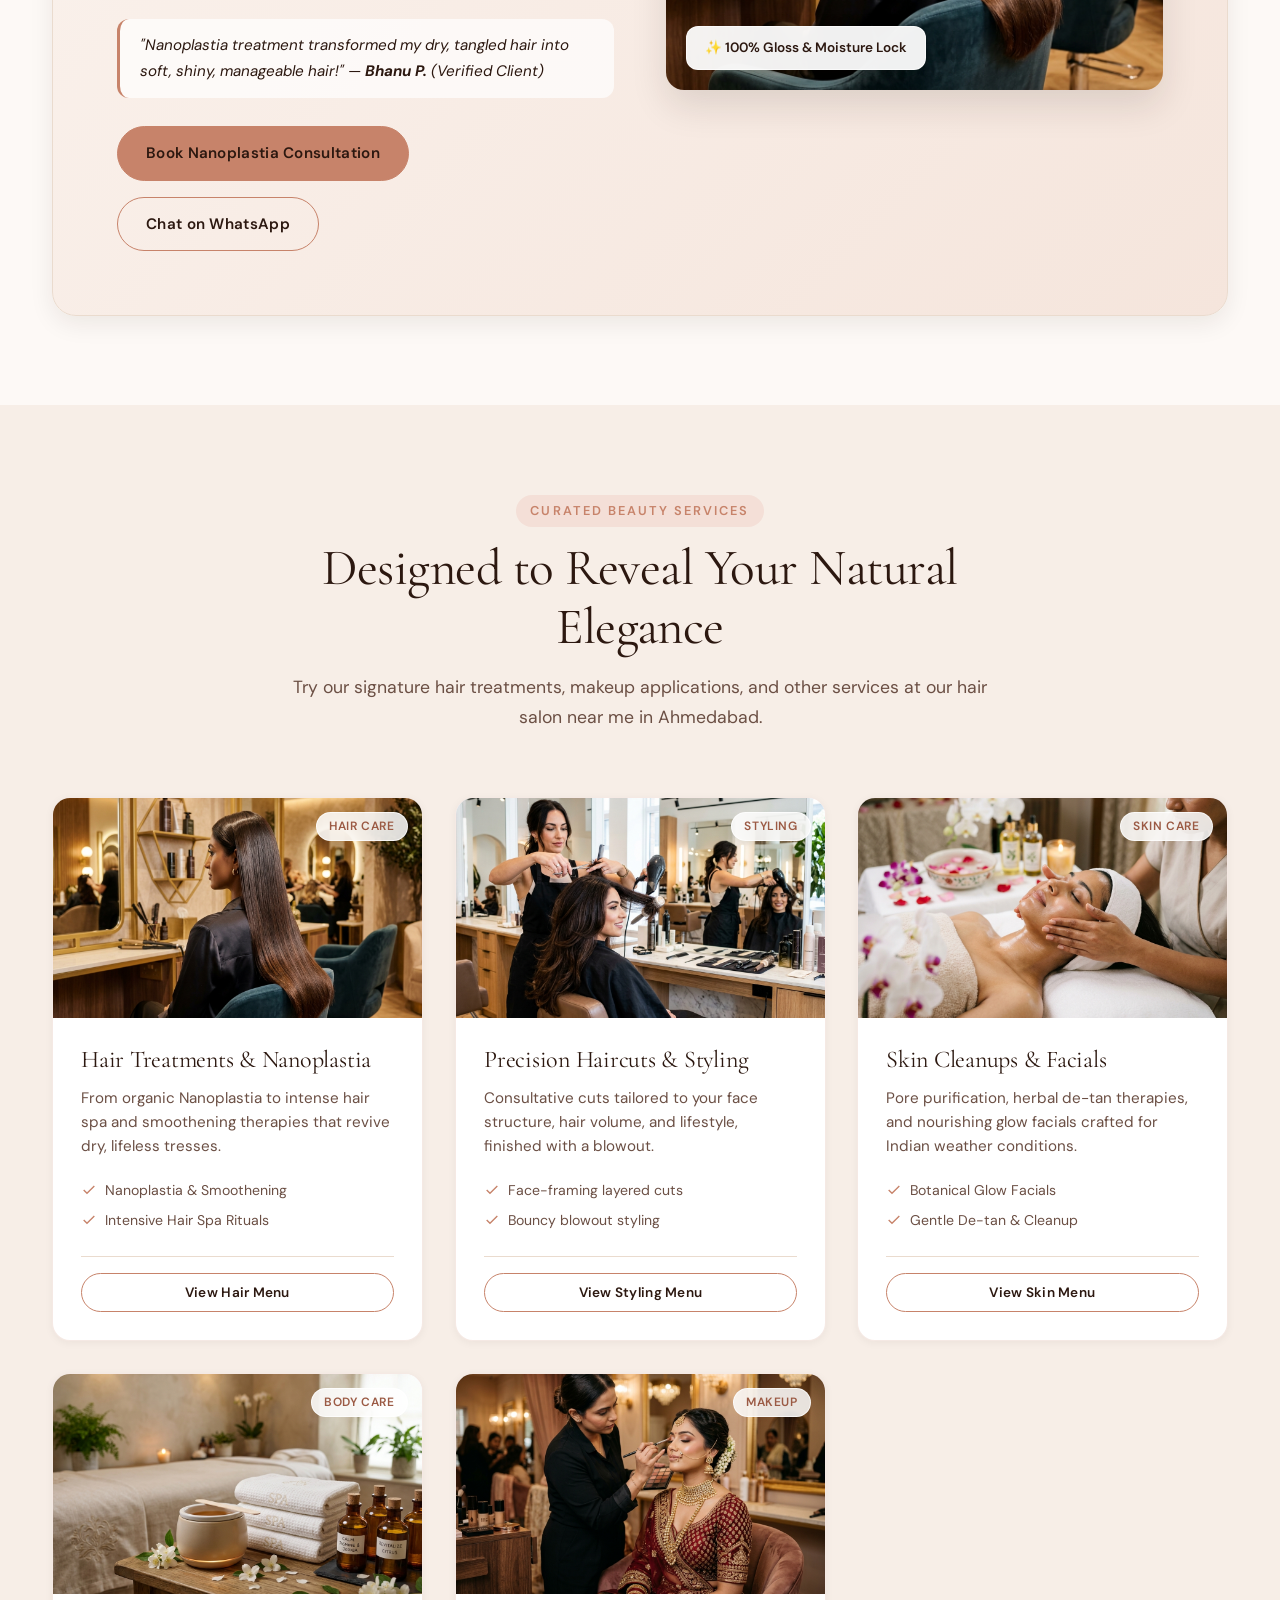
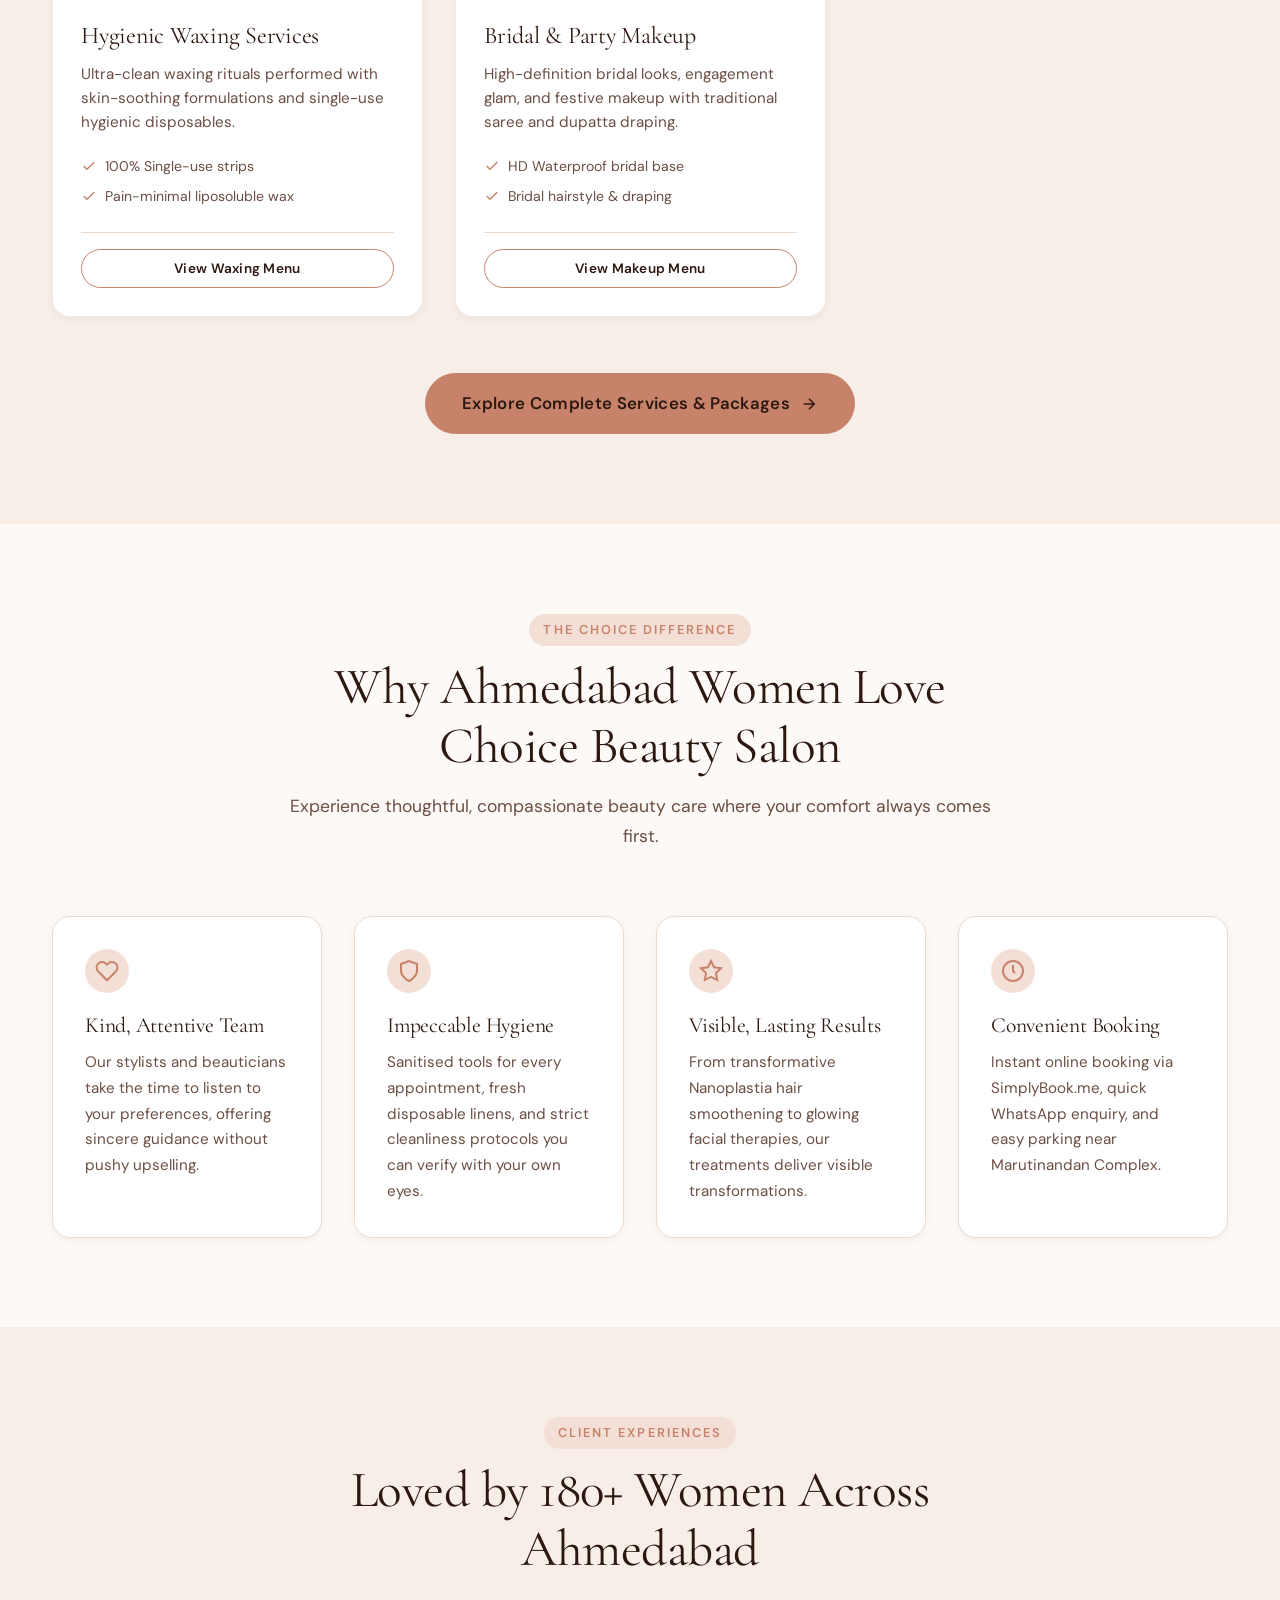
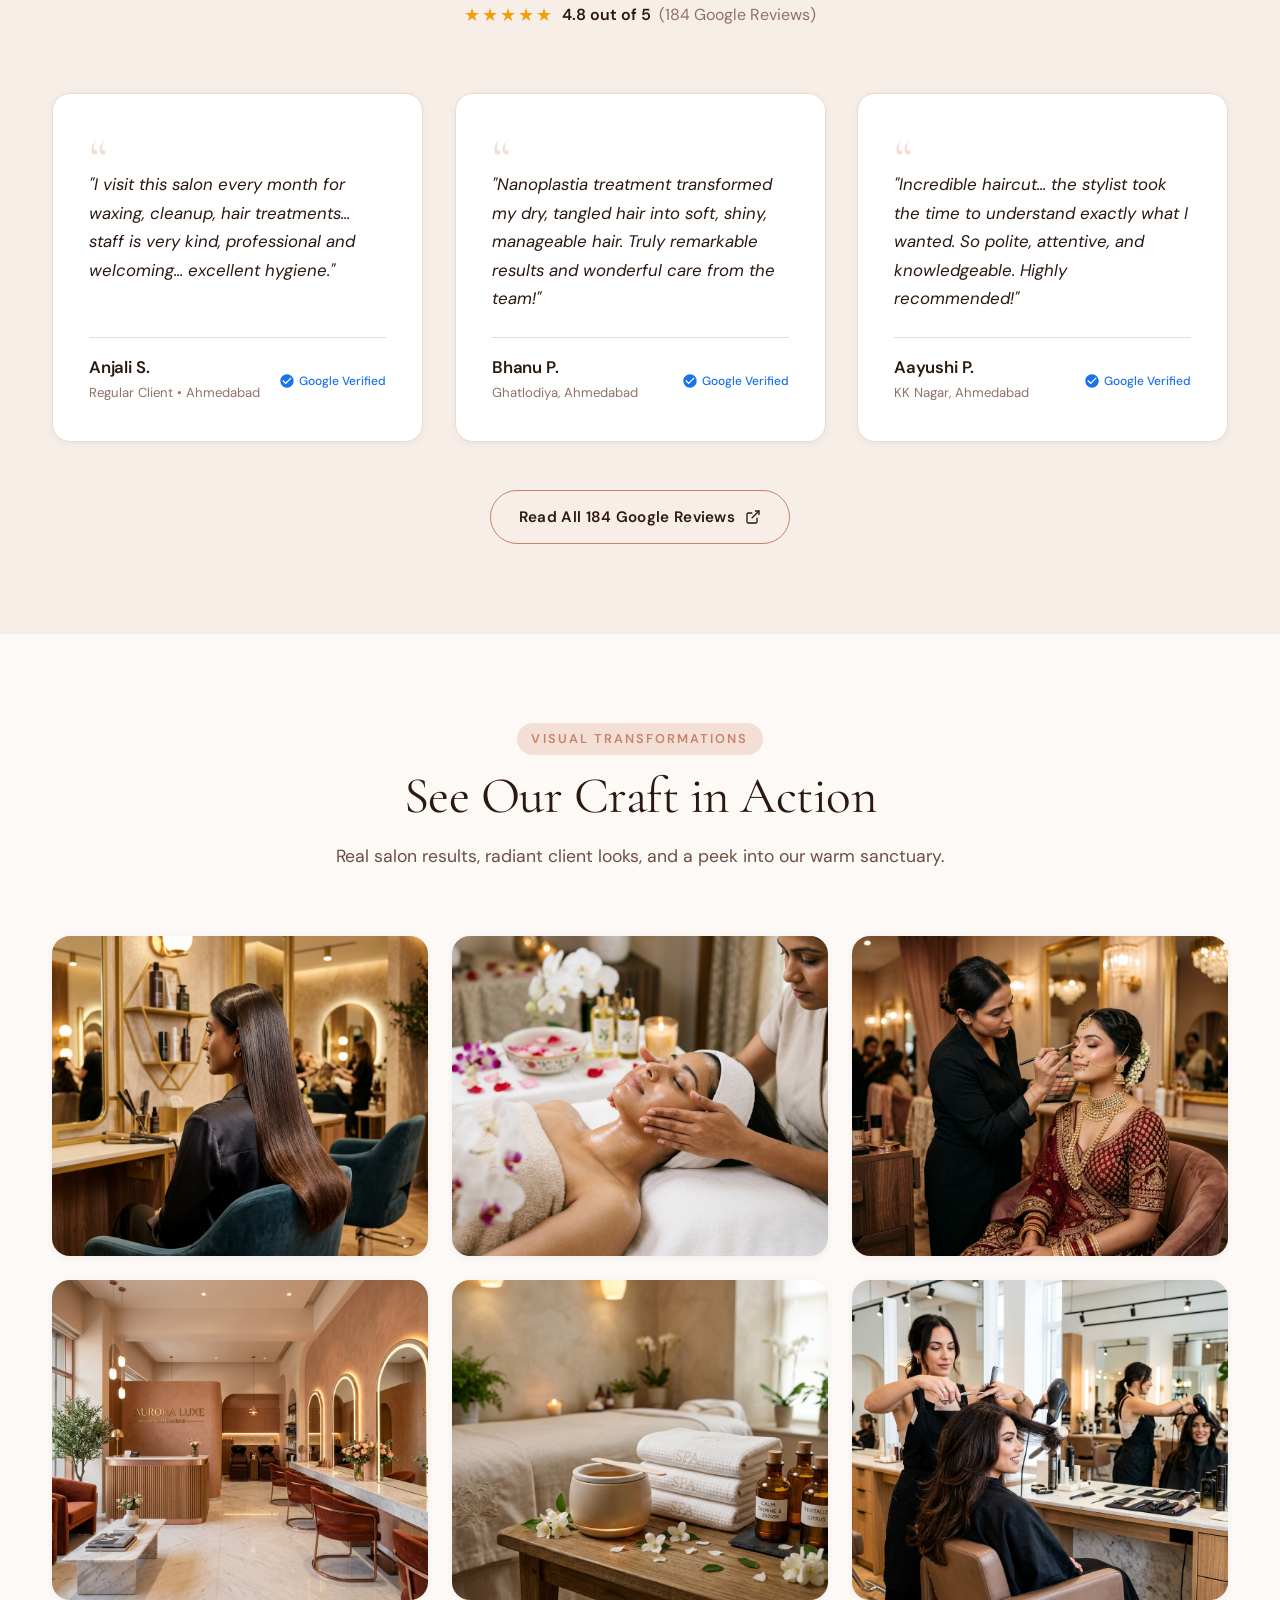
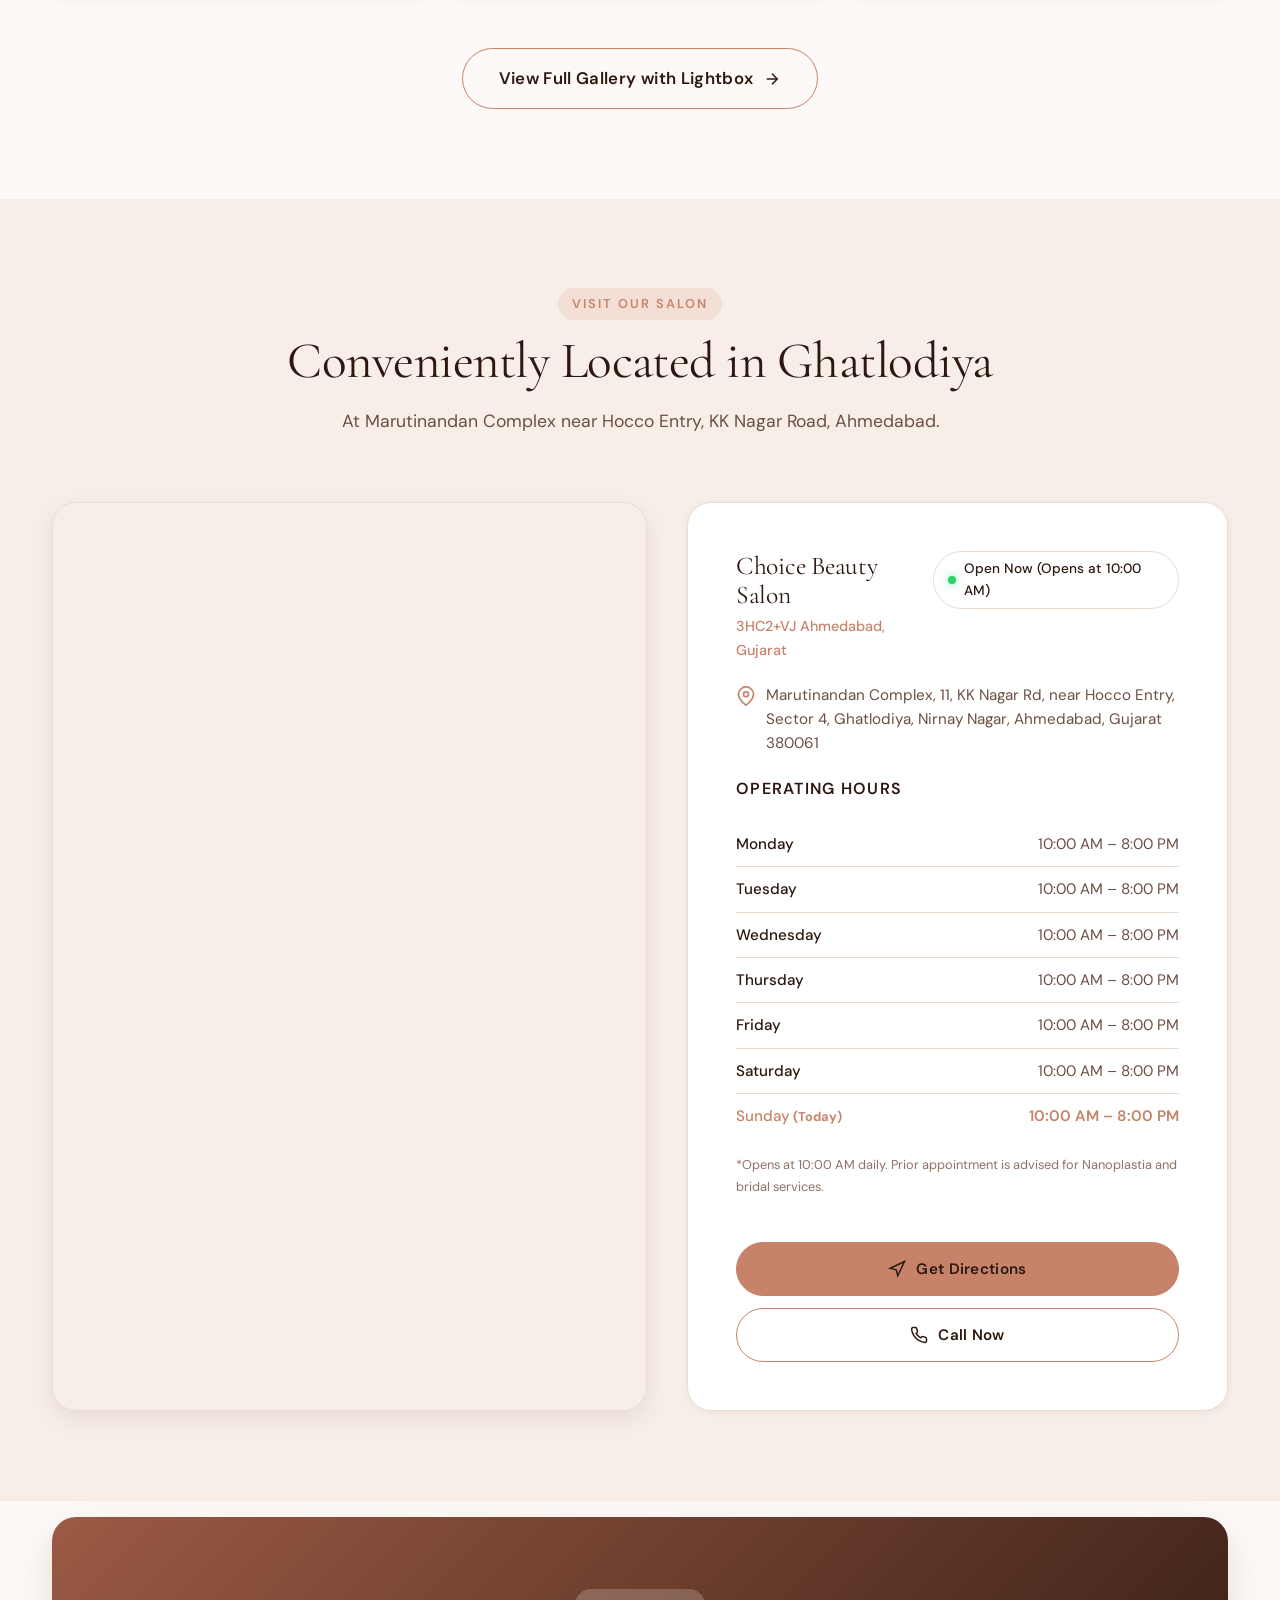
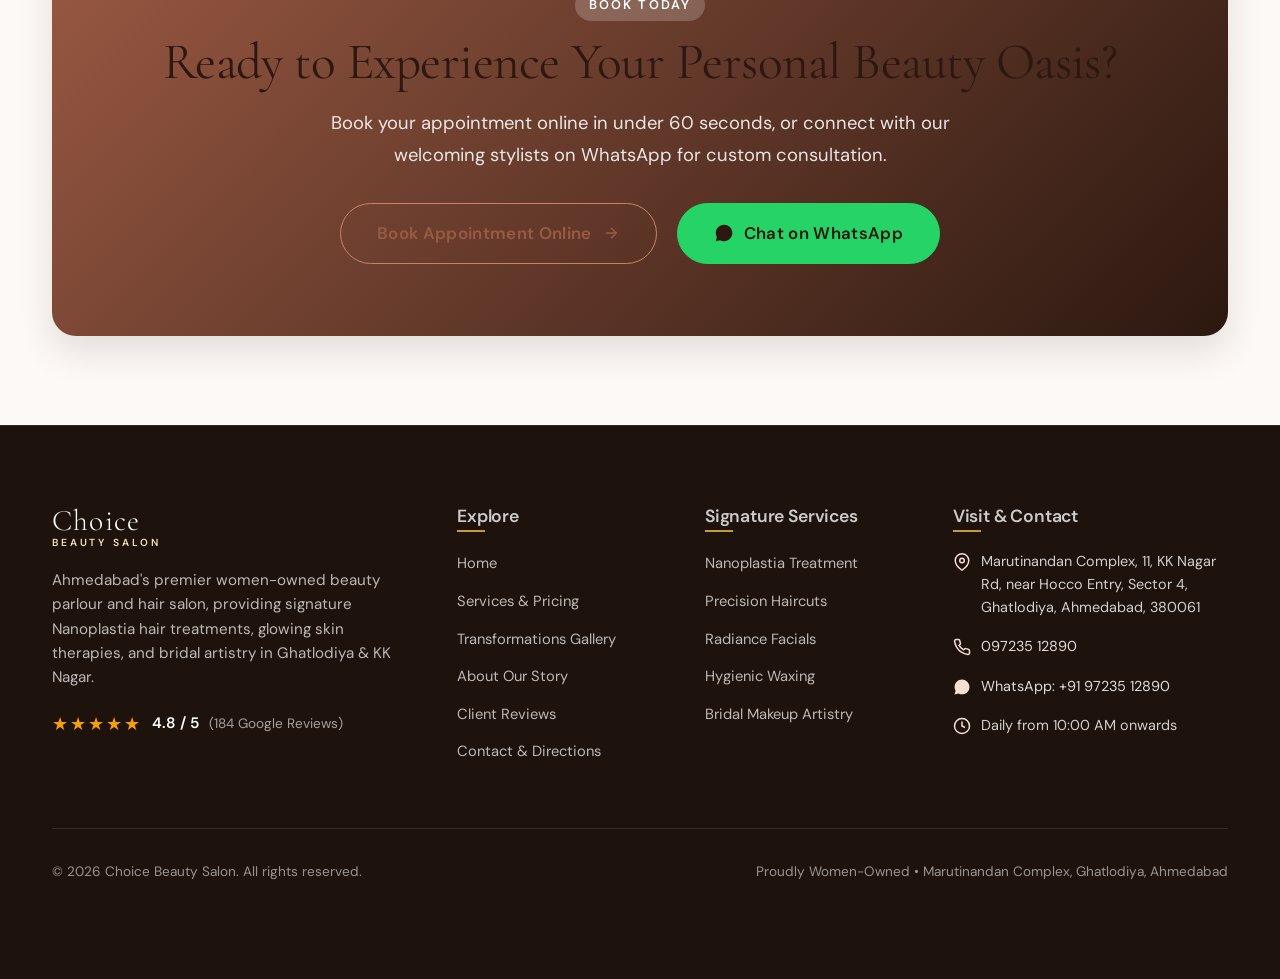
==== commit f01b0efd: "fix(mobile): stop horizontal scroll; stack 2-col sections; fix hero contrast; hide FAB on mobile" ====
--- a/index.html
+++ b/index.html
@@ -2,7 +2,7 @@
 <html lang="en">
 <head>
   <meta charset="UTF-8">
-  <meta name="viewport" content="width=device-width, initial-scale=1.0">
+  <meta name="viewport" content="width=device-width, initial-scale=1.0, viewport-fit=cover">
   <title>Choice Beauty Salon — Hair & Beauty Parlour in Ghatlodiya, KK Nagar, Ahmedabad</title>
   <meta name="description" content="Ahmedabad's premier women-owned beauty parlour in Ghatlodiya, KK Nagar. Signature Nanoplastia hair treatments, glowing facials, waxing, bridal makeup & hair spa. Rated 4.8★ on Google. Book online today!">
   <link rel="canonical" href="https://choicebeautysalon.in/">
@@ -31,6 +31,7 @@
   <link rel="stylesheet" href="css/components.css?v=1.2">
   <link rel="stylesheet" href="css/layout.css?v=1.2">
   <link rel="stylesheet" href="css/animations.css?v=1.2">
+  <link rel="stylesheet" href="css/mobile.css?v=1.0">
 
   <!-- Schema.org LocalBusiness JSON-LD -->
   <script type="application/ld+json">
@@ -343,7 +344,7 @@
               </p>
             </div>
 
-            <div style="display: flex; gap: 1rem; flex-wrap: wrap;">
+            <div class="flex-cta">
               <a href="https://r.postserver.simplybook.me" target="_blank" rel="noopener noreferrer" class="btn btn-primary btn-booking">
                 Book Nanoplastia Consultation
               </a>
--- a/css/mobile.css
+++ b/css/mobile.css
@@ -0,0 +1,139 @@
+/* ================================================================
+   Choice Beauty Salon — Mobile Override Sheet v1.0
+   All desktop appearance is completely untouched.
+   overflow-x: clip is a SAFETY NET — real fixes are in layout classes.
+   ================================================================ */
+
+/* Safety net after real layout fixes */
+main, .site-footer, .site-header { overflow-x: clip; max-width: 100%; }
+
+/* -- UTILITY: responsive 2-col to 1-col grid -- */
+.grid-2col {
+  display: grid;
+  grid-template-columns: 1fr 1fr;
+  gap: clamp(2rem, 5vw, 4rem);
+  align-items: start;
+}
+@media (max-width: 700px) {
+  .grid-2col { grid-template-columns: minmax(0, 1fr); gap: 2rem; }
+}
+
+/* -- UTILITY: contact page form + map grid -- */
+.contact-grid {
+  display: grid;
+  grid-template-columns: 1.1fr 1fr;
+  gap: clamp(2rem, 4vw, 3.5rem);
+  align-items: start;
+}
+@media (max-width: 860px) {
+  .contact-grid { grid-template-columns: minmax(0, 1fr); gap: 2rem; }
+}
+
+/* -- UTILITY: flex CTA button groups -- */
+.flex-cta {
+  display: flex;
+  gap: 1rem;
+  flex-wrap: wrap;
+  align-items: center;
+}
+@media (max-width: 420px) {
+  .flex-cta { flex-direction: column; align-items: stretch; }
+  .flex-cta .btn { width: 100%; justify-content: center; }
+}
+
+/* -- UTILITY: reviews score banner -- */
+.score-banner-inner {
+  display: flex;
+  flex-wrap: wrap;
+  align-items: center;
+  justify-content: space-between;
+  gap: 2rem;
+}
+.score-row { display: flex; align-items: center; gap: 1.5rem; flex-wrap: wrap; }
+.score-cta { display: flex; gap: 12px; flex-wrap: wrap; }
+@media (max-width: 500px) {
+  .score-banner-inner { flex-direction: column; align-items: flex-start; }
+  .score-cta { flex-direction: column; width: 100%; }
+  .score-cta .btn { width: 100%; justify-content: center; }
+}
+
+/* -- About page founder image -- */
+.about-founder-img {
+  width: 100%;
+  height: auto;
+  max-height: 420px;
+  object-fit: cover;
+  object-position: top;
+  border-radius: var(--radius-xl);
+  box-shadow: var(--shadow-lg);
+}
+
+/* -- Page hero: use mobile header height -- */
+@media (max-width: 860px) {
+  .page-hero {
+    padding-top: calc(var(--header-mobile-height) + 2rem);
+    padding-bottom: 2.5rem;
+  }
+}
+
+/* -- Hero: stronger overlay + text contrast on mobile -- */
+@media (max-width: 768px) {
+  .hero-overlay {
+    background: linear-gradient(
+      to bottom,
+      rgba(20, 10, 5, 0.75) 0%,
+      rgba(20, 10, 5, 0.85) 50%,
+      rgba(10, 5, 2, 0.96) 100%
+    );
+  }
+  .hero-title { text-shadow: 0 2px 20px rgba(0,0,0,0.6); }
+  .hero-video { object-position: center 20%; }
+}
+
+/* -- Footer: collapse to 1-col earlier -- */
+@media (max-width: 520px) {
+  .footer-grid { grid-template-columns: 1fr; gap: 2rem; }
+}
+
+/* -- Buttons: allow text wrap -- */
+@media (max-width: 480px) {
+  .btn { white-space: normal; max-width: 100%; }
+}
+
+/* -- Forms: prevent iOS zoom (16px minimum) -- */
+.form-input, .form-select, .form-textarea { font-size: max(1rem, 16px); }
+
+/* -- Map: smaller on mobile -- */
+@media (max-width: 600px) {
+  .map-wrapper, .map-wrapper iframe { min-height: 250px; }
+}
+
+/* -- Mobile bar: safe-area + Call contrast -- */
+@media (max-width: 768px) {
+  .mobile-action-bar { padding-bottom: max(env(safe-area-inset-bottom, 0px), 6px); }
+  .mobile-action-link:first-child { color: var(--color-text-primary); }
+}
+
+/* -- Main: bottom padding so bar never hides footer content -- */
+@media (max-width: 768px) {
+  main { padding-bottom: calc(var(--bottom-bar-height) + env(safe-area-inset-bottom, 0px) + 1rem); }
+}
+
+/* -- WhatsApp FAB: hide on mobile (bottom bar already has WhatsApp) -- */
+@media (max-width: 768px) {
+  .whatsapp-fab { display: none !important; }
+}
+
+/* -- Filter tabs: tighter on narrow phones -- */
+@media (max-width: 380px) {
+  .filter-tab { padding: 5px 10px; font-size: 0.76rem; }
+  .gallery-item { height: 210px; }
+}
+
+/* -- Body line-height: tighten on mobile -- */
+@media (max-width: 480px) {
+  body { line-height: 1.55; }
+}
+
+/* -- Hero: use dvh -- */
+.hero-section { min-height: 100dvh; }
